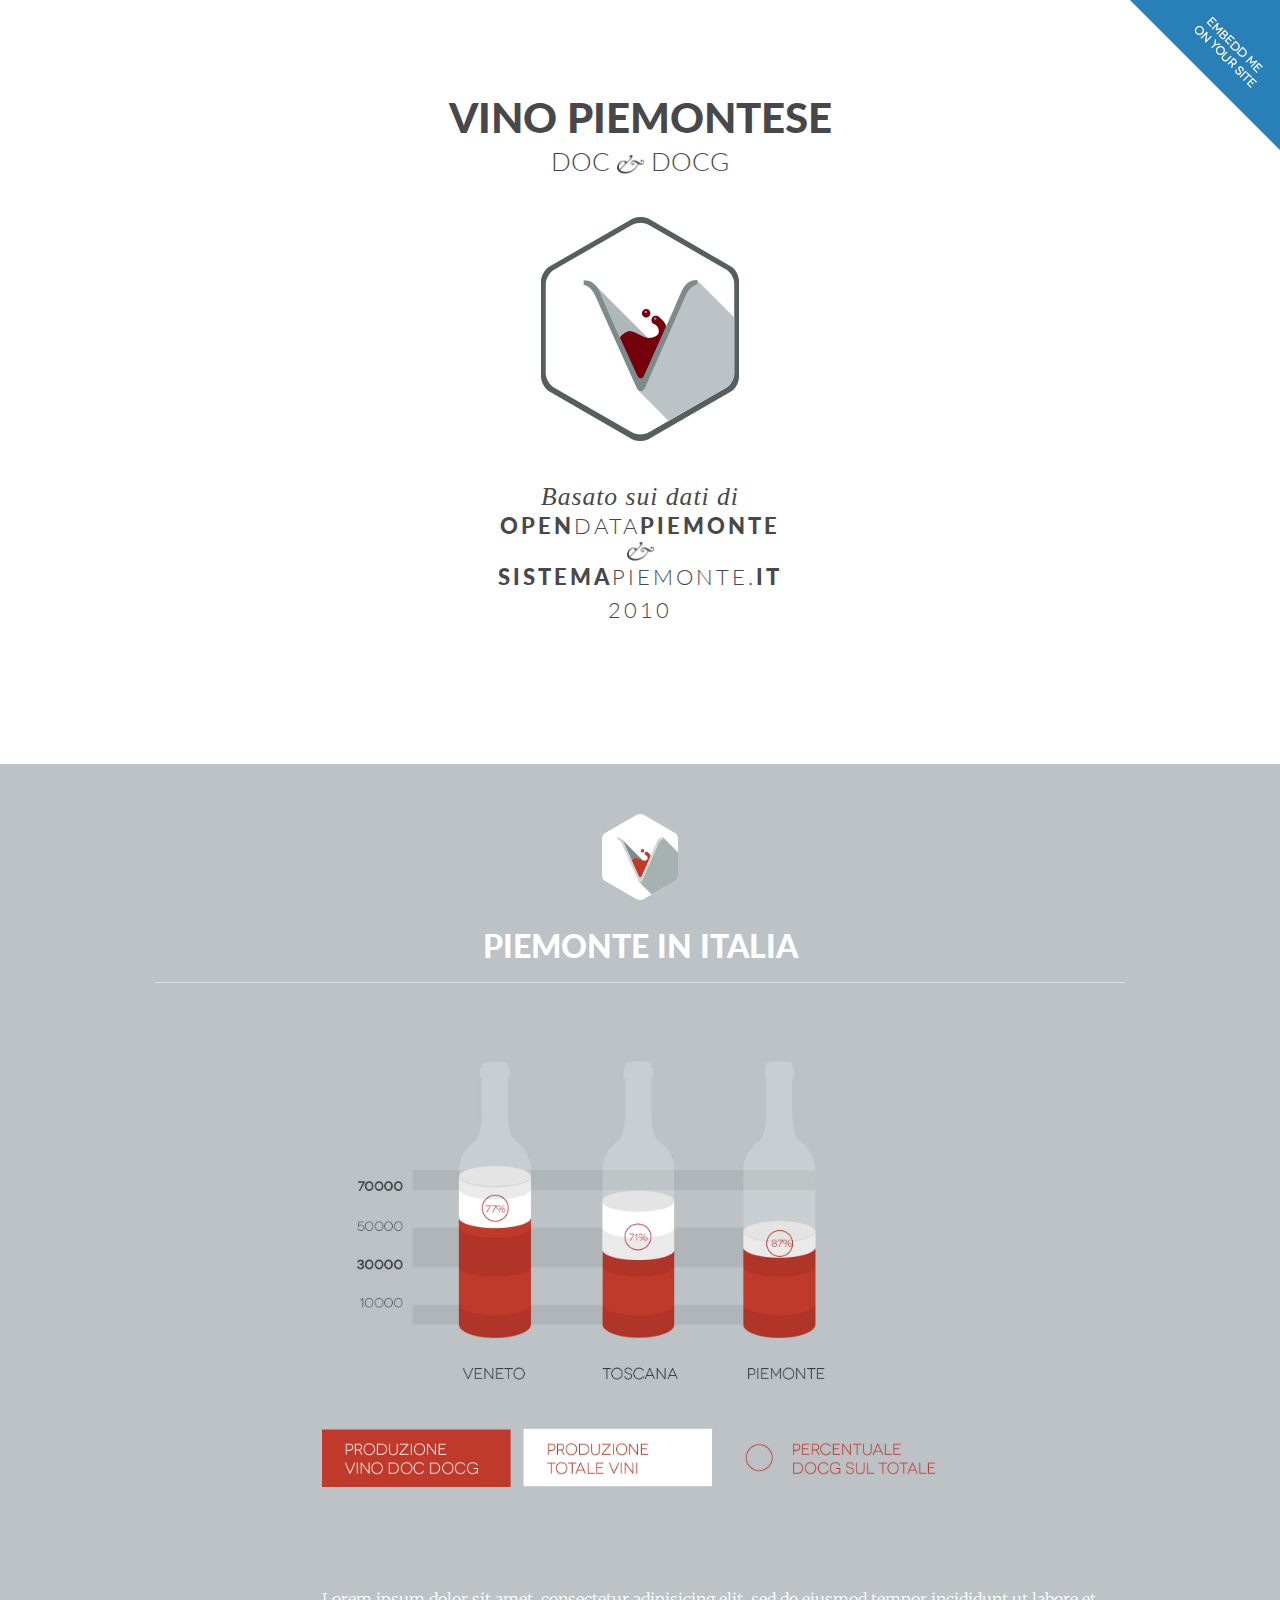
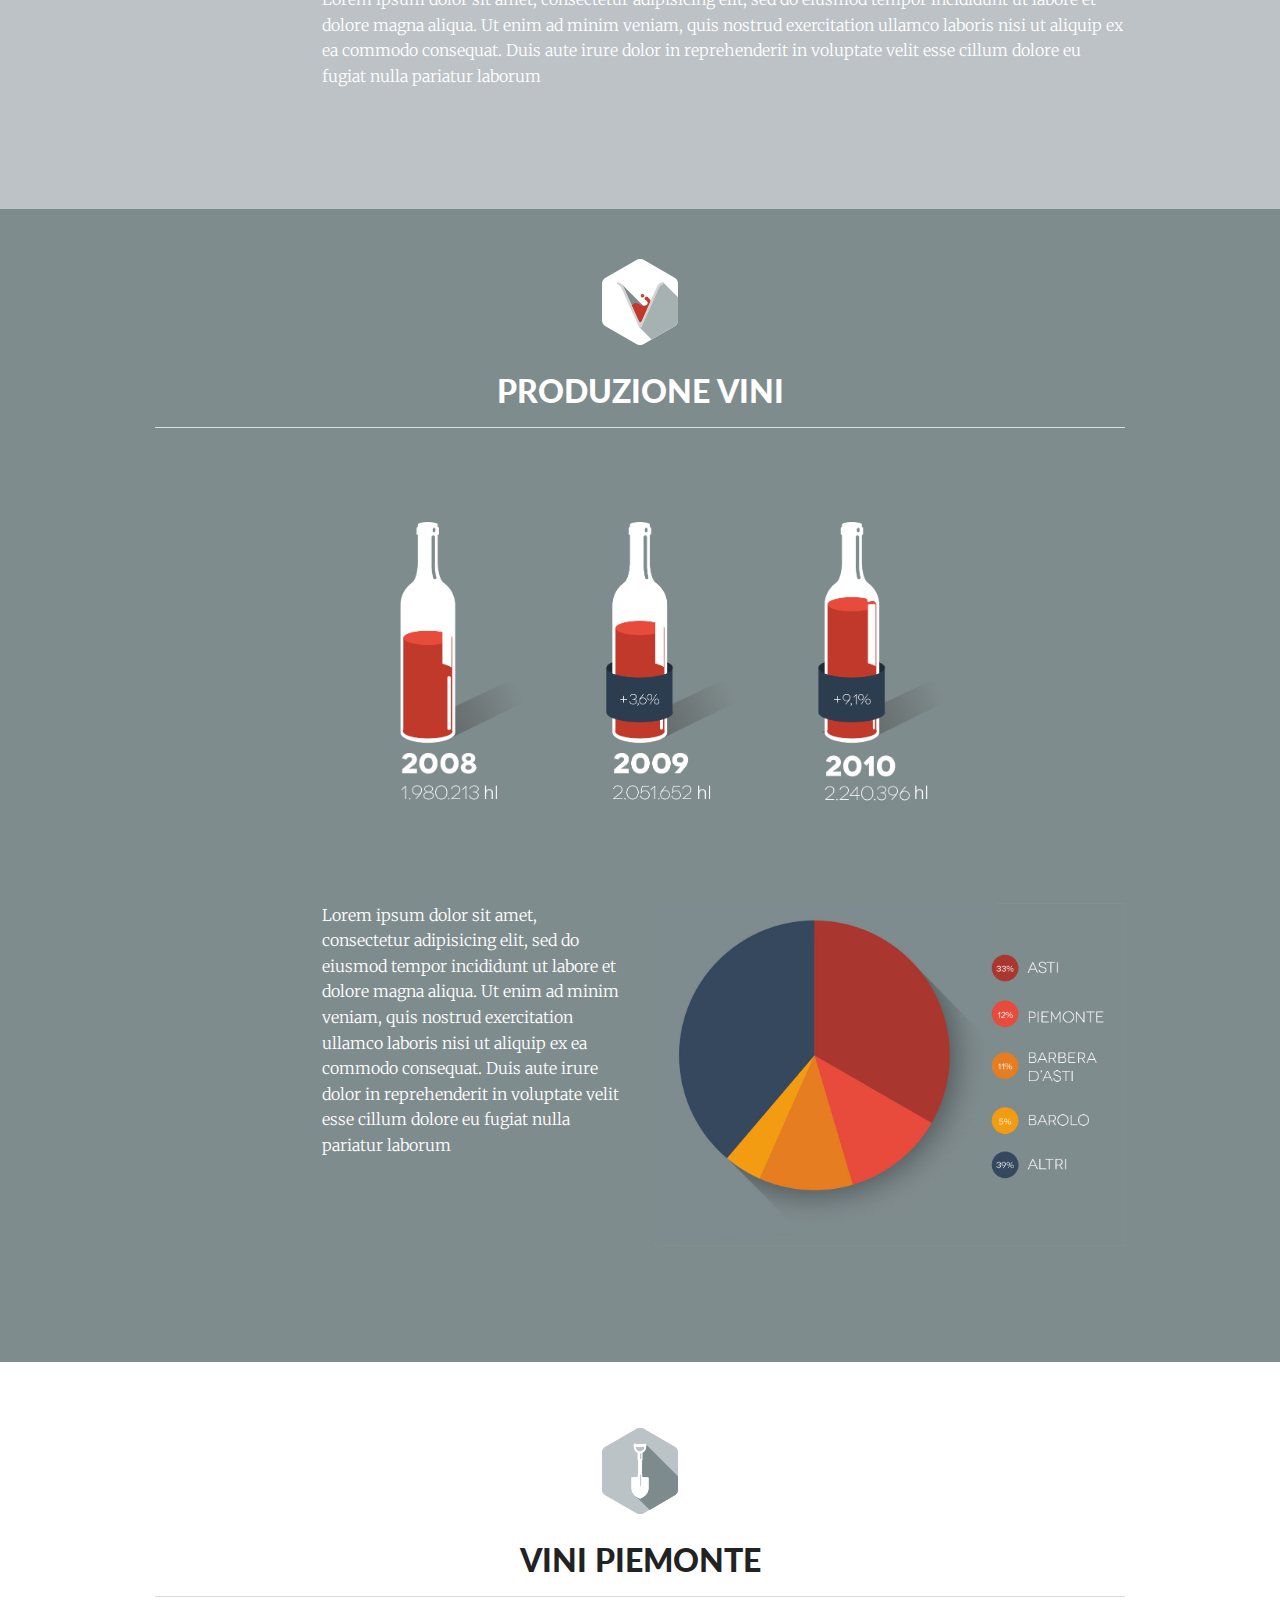
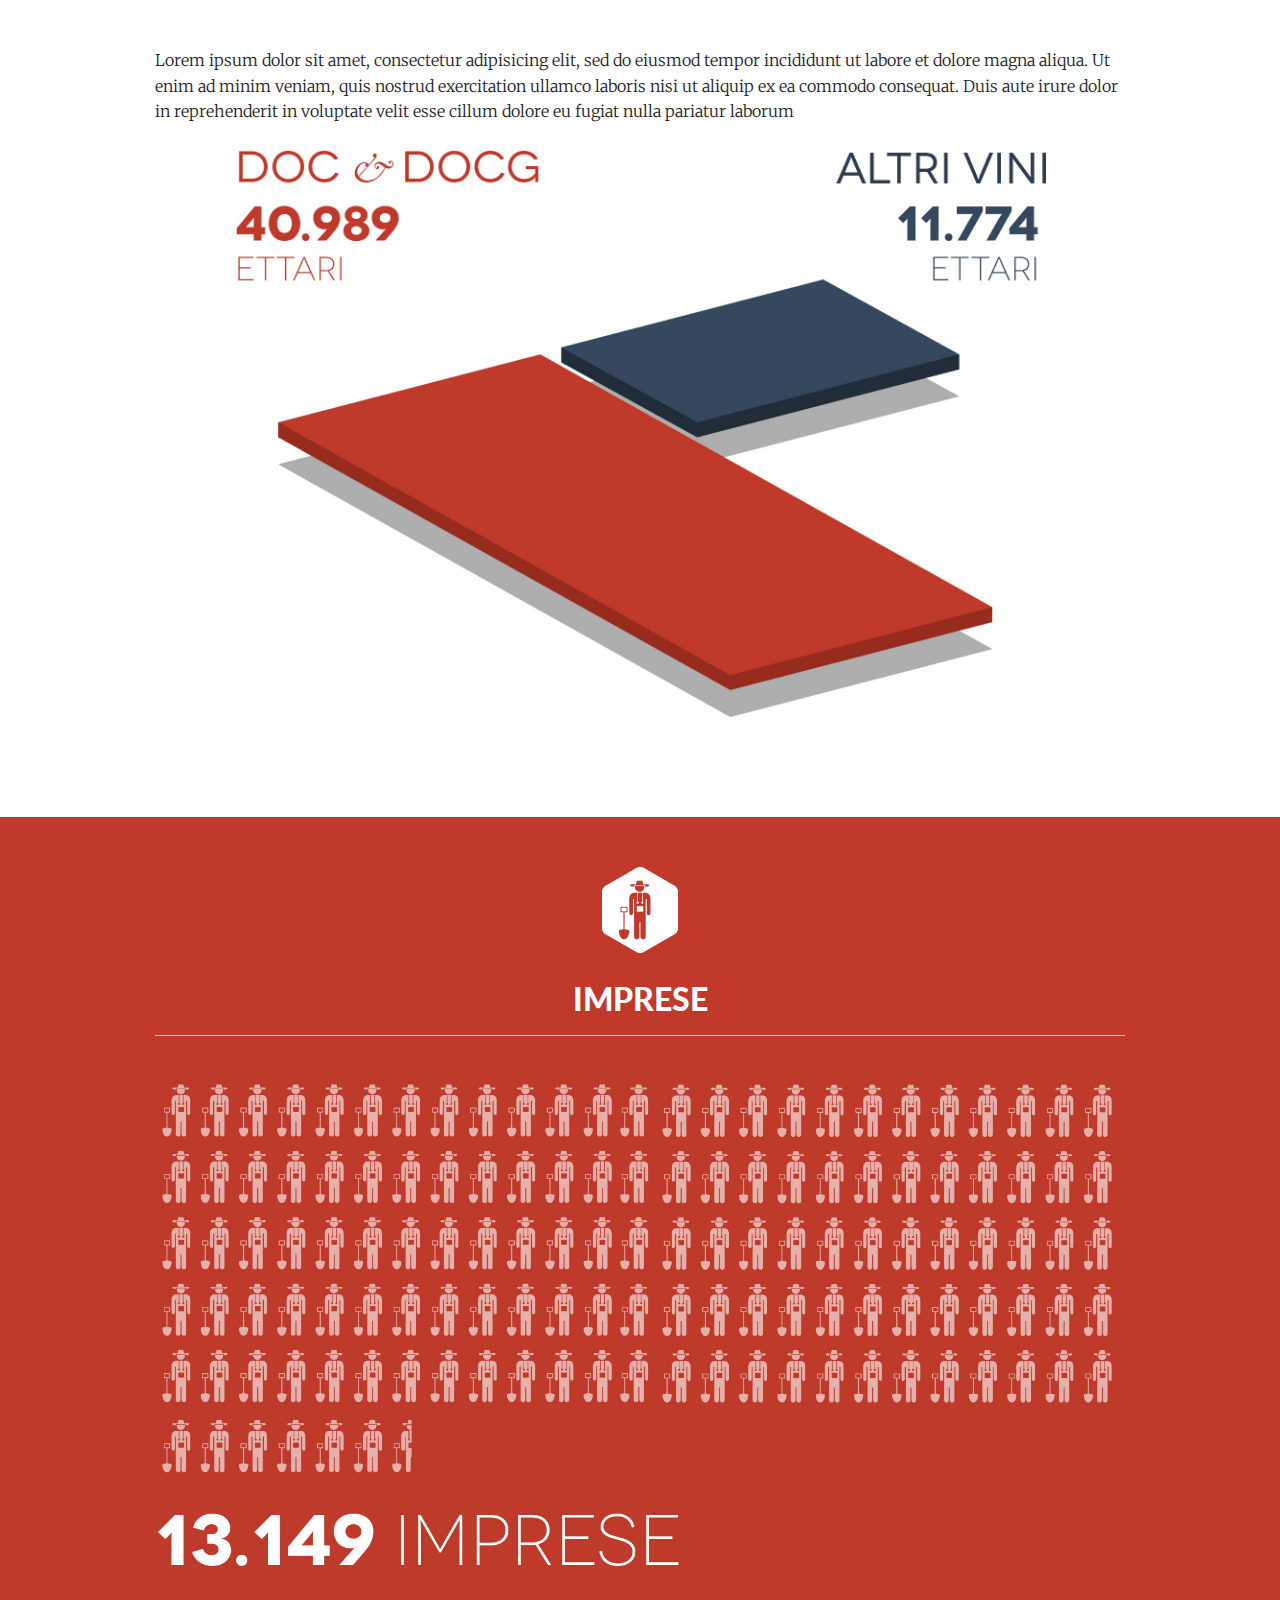
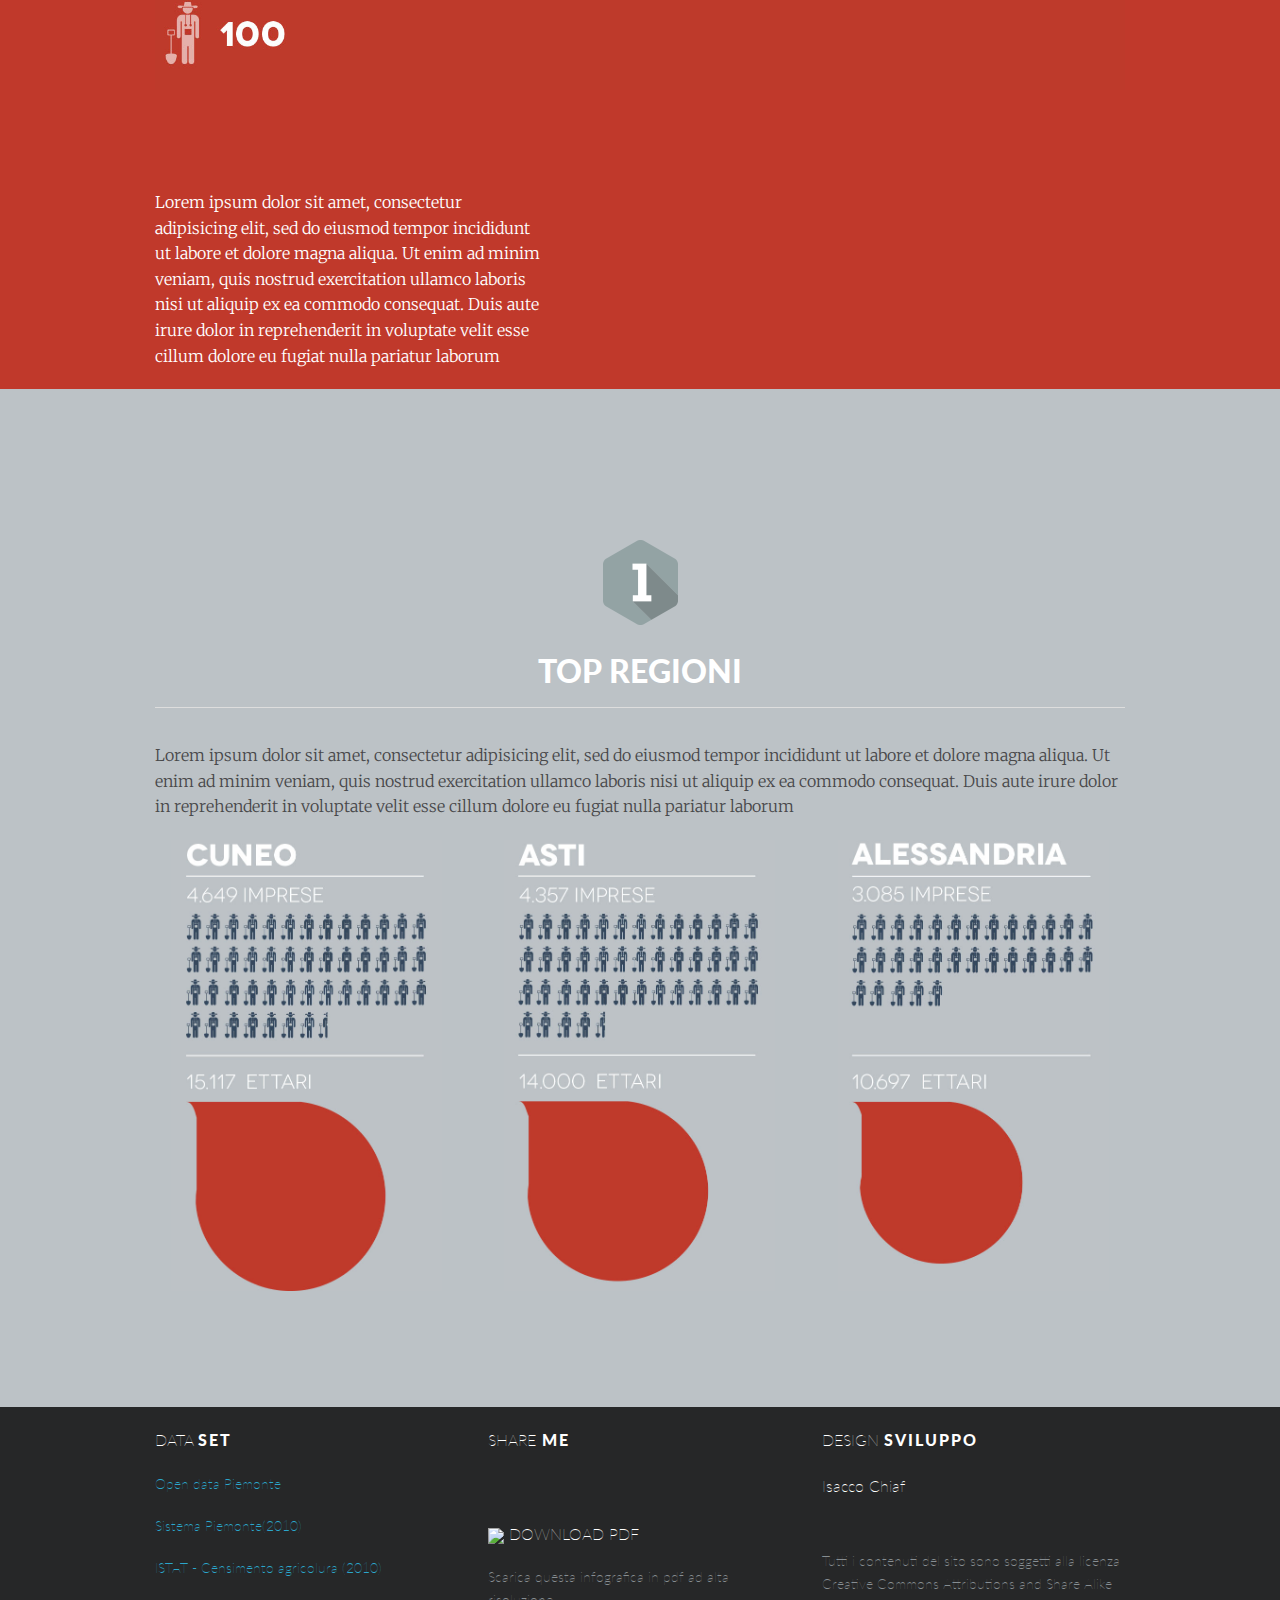
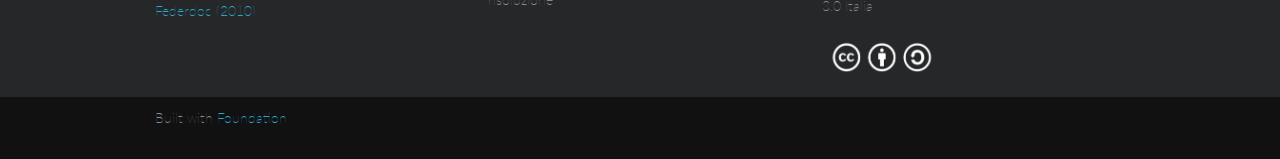
==== index.html @ 88b092a5 "Def" ====
<!doctype html>
<html class="no-js" lang="en">
  <head>
    <meta charset="utf-8" />
    <meta name="viewport" content="width=device-width, initial-scale=1.0" />
    <title>Piemonte Vino</title>
    <link rel="stylesheet" href="css/media-query.css">
    <link rel="stylesheet" href="css/foundation.css" />
    <link rel="stylesheet" href="css/style.css" />
      
    <link href='http://fonts.googleapis.com/css?family=Lato:300,400,900' rel='stylesheet' type='text/css'>
    <link href='http://fonts.googleapis.com/css?family=Gentium+Book+Basic:400,400italic' rel='stylesheet' type='text/css'>
    <link href='http://fonts.googleapis.com/css?family=Merriweather:400,300' rel='stylesheet' type='text/css'>
    <link rel="stylesheet" href="css/font-awesome.min.css">





  </head>
  <body>
      
      <div id="fb-root"></div>
<script>(function(d, s, id) {
  var js, fjs = d.getElementsByTagName(s)[0];
  if (d.getElementById(id)) return;
  js = d.createElement(s); js.id = id;
  js.src = "//connect.facebook.net/en_US/all.js#xfbml=1";
  fjs.parentNode.insertBefore(js, fjs);
}(document, 'script', 'facebook-jssdk'));</script>
      


    
  
      
  <a href="#" data-reveal-id="firstModal" class="bottone show-for-medium-up"onclick="return false;"><img src="img/ribbon.png"  
     style="position: fixed;top:0;right:0;border:none; z-index:1"></a>
      
      <div id="firstModal" class="reveal-modal" data-reveal>
  <h2>Copia e incolla il codice <br /> <small>Scegli la larghezza che preferisci</small></h2>
          <hr>
          
  <p>400px</p>
  
        <div class="panel">
  &lt;iframe src="http://www.isaccochiaf.me/docg/" width="400" height="650" frameborder="0" style="border:0"&gt; &lt;/iframe&gt;
            &lt;a href="http://www.isaccochiaf.me/docg" target="_blank"&gt; Visit original &lt;/a&gt;
</div>
          <p>600px</p>
  
        <div class="panel">
  &lt;iframe src="http://www.isaccochiaf.me/docg/" width="600" height="750" frameborder="0" style="border:0"&gt; &lt;/iframe&gt;
            &lt;a href="http://www.isaccochiaf.me/docg" target="_blank"&gt; Visit original &lt;/a&gt;
</div>
          <p>900px</p>
  
        <div class="panel">
  &lt;iframe src="http://www.isaccochiaf.me/docg/" width="900" height="550" frameborder="0" style="border:0"&gt; &lt;/iframe&gt;
            &lt;a href="http://www.isaccochiaf.me/docg" target="_blank"&gt; Visit original &lt;/a&gt;
</div>
          
  <a class="close-reveal-modal">&#215;</a>
</div>
      <div class="reveal-modal-bg" style="display: none"></div>

      
  <!-- End Header and Nav -->
 <div class="header">
 
 	<div class="row alabaster">
 		
    	<div class="large-12 columns">
        
      <div class="titolo">VINO PIEMONTESE</div>
      <div class="sub-titolo">DOC <img src="img/and.png" width="27px" height="19px"> DOCG</div>
    	</div>
  	</div>
</div>

 <div class="header" >
 
 	<div class="row">
	  <div class="large-12 columns logo">

	  </div>
    	</div>
  	</div>


<div class="header">
 
 	<div class="row alabaster">
 		
    	<div class="large-12 columns band">
      <div class="intestazione">Basato sui dati di</div>
      <div class="sub-intestazione"><strong>OPEN</strong>DATA<strong>PIEMONTE</strong></div>
            <center><img src="img/and.png" width="27px" height="19px"></center>
            <div class="sub-intestazione"><strong>SISTEMA</strong>PIEMONTE.<strong>IT</strong></div>
            <div class="sub-intestazione">2010</div>
    	</div>
  	</div>
</div>
      
      
      
      <div class="header lightgray" > 
       
   <div class="row">
    <div class="medium-12 columns centred ">
        <div class="icon-light"></div>
     <div class="titolo-02 white">PIEMONTE IN ITALIA</div>
        <hr>
        </div>
    </div>
       
       <!-- Blank Space -->
  <div class="row">
   <br /> <br /> 
  </div>
    <!-- Blank Space -->
    
          </div>
  <div class="header lightgray" >
  	<div class="row">
       <div class="medium-2 columns"><br /></div>
    	<div class="medium-8 columns show-for-medium-up"><img src="img/bar_italy.jpg" width="776px" height="552px"></div>
        <div class="small-12 columns show-for-small-only">
        <center>
        <img class="show-for-portrait" src="img/bar_italy_phone.jpg" width="776px" height="552px">
             <img class="show-for-landscape" src="img/bar_italy.jpg" width="776px" height="552px">
          </center>  
        </div>
        
        
        
    </div>
      
      <div class="row" style="padding:100px 0 100px 0">
          <div class="medium-2 columns"><br /></div>
        
         <div class="large-10 columns">
         
             <p class="testo white">Lorem ipsum dolor sit amet, consectetur adipisicing elit, sed do eiusmod tempor incididunt ut labore et dolore magna aliqua. Ut enim ad minim veniam, quis nostrud exercitation ullamco laboris nisi ut aliquip ex ea commodo consequat. Duis aute irure dolor in reprehenderit in voluptate velit esse cillum dolore eu fugiat nulla pariatur laborum</p>
            
        </div>
       
          
    
        
        
    </div>
      
  </div>
      

   <!-- Blank Space -->
    
    
      <div class="header darkgray" > 
       
   <div class="row">
    <div class="medium-12 columns centred ">
        <div class="icon-light"></div>
     <div class="titolo-02 white">PRODUZIONE VINI</div>
        <hr>
        </div>
    </div>
       
       <!-- Blank Space -->
  <div class="row">
   <br /> <br /> 
  </div>
    <!-- Blank Space -->
    
          </div>
  <div class="header darkgray" >
  	<div class="row">
       <div class="medium-2 columns"><br /></div>
    	<div class="medium-8 columns show-for-medium-up"><img src="img/bottle.png" width="782px" height="397px"></div>
        <div class="small-12 columns show-for-small-only"><img src="img/bottle-vertical.jpg" width="523px" height="806px"></div>
        
        
        
    </div>
      
      <div class="row" style="padding:100px 0 100px 0">
          <div class="medium-2 columns"><br /></div>
        
         <div class="large-4 columns">
         
             <p class="testo white">Lorem ipsum dolor sit amet, consectetur adipisicing elit, sed do eiusmod tempor incididunt ut labore et dolore magna aliqua. Ut enim ad minim veniam, quis nostrud exercitation ullamco laboris nisi ut aliquip ex ea commodo consequat. Duis aute irure dolor in reprehenderit in voluptate velit esse cillum dolore eu fugiat nulla pariatur laborum</p>
            
        </div>
        <center>
        <div class="large-6 columns show-for-medium-up">
          
            <img src="img/chart-medium-up.jpg" width="614px" height="449px"> 
           
        </div> </center>
          
           <div class="medium-12 columns show-for-small-only">
          
            <div class="show-for-landscape"> <img src="img/chart-small-land.jpg" width="614px" height="320px"> 
             </div>
               
            <div class="show-for-portrait"> <img src="img/chart-small-por.jpg" width="320px" height="477px">
            </div>
          </div>
    	
        <div class="medium-2 columns"><br /></div>
        
        
    </div>
      
  </div>
 
 
  <!-- Second Band  -->
  
    <!-- Blank Space -->
  <div class="row">
   <br /> 
  </div>
    <!-- Blank Space -->
 
   <div class="header" > 
       
   <div class="row">
    <div class="medium-12 columns centred ">
        <div class="icon"></div>
     <div class="titolo-02">VINI PIEMONTE</div>
        <hr>
        </div>
    </div>
       
       <!-- Blank Space -->
  <div class="row">
   <br /> <br /> 
  </div>
    <!-- Blank Space -->
       
       <div class="row">
    <div class="medium-12 columns ">
  
     <p class="testo">Lorem ipsum dolor sit amet, consectetur adipisicing elit, sed do eiusmod tempor incididunt ut labore et dolore magna aliqua. Ut enim ad minim veniam, quis nostrud exercitation ullamco laboris nisi ut aliquip ex ea commodo consequat. Duis aute irure dolor in reprehenderit in voluptate velit esse cillum dolore eu fugiat nulla pariatur laborum</p>
    </div>
    <div class="medium-12 columns show-for-medium-up" > 
        <center>
    <img src="img/bicolor.jpg" width="811px" height="572px" style="margin:0">
        </center>
    </div>
         <div class="medium-12 columns show-for-small-only" > 
        <center>
    <img src="img/bicolor-phone.jpg" width="398px" height="424px" style="margin:0">
        </center>
    </div>
    </div>
</div>
 
 
 
  
  <div class="header red" style="margin-top:100px"> 
       
   <div class="row">
    <div class="medium-12 columns centred ">
        <div class="icon-farm"></div>
     <div class="titolo-02 white">IMPRESE</div>
        <hr>
        </div>
    </div>
       
       <!-- Blank Space -->
  <div class="row">
   <br /> 
  </div>
    <!-- Blank Space -->
       
       <div class="row">
    <div class="medium-12 columns show-for-landscape"> 
            <center>
        <img src="img/isotype-landscape.jpg" width="970px" height="619px" style="margin:0">
            </center>  
    </div>
    <div class="medium-12 columns show-for-portrait" > 
        <center>
        <img src="img/isotype-portrait.jpg" width="970px" height="992px" style="margin:0">
        </center>
    </div>
 
    
     <div class="medium-5 columns" style="margin-top:100px;" > 
        <p class="testo white">Lorem ipsum dolor sit amet, consectetur adipisicing elit, sed do eiusmod tempor incididunt ut labore et dolore magna aliqua. Ut enim ad minim veniam, quis nostrud exercitation ullamco laboris nisi ut aliquip ex ea commodo consequat. Duis aute irure dolor in reprehenderit in voluptate velit esse cillum dolore eu fugiat nulla pariatur laborum</p>
    </div>
           <div class="medium-7 columns" style="margin-top:100px;" > 
        <br />
    </div>
           
           
    </div>
</div>
      
      
      
    <!-- TOP REGIONI -->  
      

      
 <div class="header lightgray" style="padding-top:100px"> 
       
   <div class="row">
    <div class="medium-12 columns centred ">
        <div class="icon-01"></div>
     <div class="titolo-02 white">TOP REGIONI</div>
        <hr>
        </div>
    </div>
       
       <!-- Blank Space -->
  <div class="row">
   <br /> 
  </div>
    <!-- Blank Space -->
     
    
       <div class="row">
           
            <div class="medium-12 columns alabaster" > 
        <p class="testo">Lorem ipsum dolor sit amet, consectetur adipisicing elit, sed do eiusmod tempor incididunt ut labore et dolore magna aliqua. Ut enim ad minim veniam, quis nostrud exercitation ullamco laboris nisi ut aliquip ex ea commodo consequat. Duis aute irure dolor in reprehenderit in voluptate velit esse cillum dolore eu fugiat nulla pariatur laborum</p>
    </div>
       <center>
    <div class="medium-4 columns"><img src="img/regione-cuneo.jpg" width="271px" height="452px" style="margin-bottom:100px"></div>
    <div class="medium-4 columns"><img src="img/regione-asti.jpg" width="271px" height="452px" style="margin-bottom:100px"></div>
    <div class="medium-4 columns"><img src="img/regione-alessandria.jpg" width="271px" height="452px" style="margin-bottom:100px"></div>
        </center>
 
    
    
           
    </div>
</div>
 
       <!-- Blank Space -->
  <div class="header lightgray">
   <br /> 
  </div>
    <!-- Blank Space -->

 
  <!-- Footer -->
<div class="header gray" > 
  <footer class="row">
    
      
      
        <div class="medium-4 columns white" style=" margin:20px 0;">
          <p class="footer-titolo">DATA <strong>SET</strong></p>
            <p class="footer-text"> <a href="http://www.dati.piemonte.it/" target="_blank">Open data Piemonte</a></p>
            <p class="footer-text"><a href="http://www.sistemapiemonte.it/fedwcapu/elenco.jsp" target="_blank">Sistema Piemonte(2010)</a></p>
            <p class="footer-text"><a href="http://dati-censimentoagricoltura.istat.it/" target="_blank">ISTAT - Censimento agricolura (2010)</a></p>
            <p class="footer-text"><a href="http://www.federdoc.com/" target="_blank">Federdoc (2010)</a></p>
        </div>
          
           <div class="medium-4 columns white" style="margin:20px 0;" >
               <p class="footer-titolo">SHARE<strong> ME</strong></p>
          
              <a id="ref_fb"  href="http://www.facebook.com/sharer.php?s=100&amp;p[title]=Piemonte DOC(G)&amp;p[summary]=Piemonte visualisation&amp;p[url]=http://www.isaccochiaf.me/docg/&amp;
p[images][0]=http://www.isaccochiaf.me/docg/img/chart-medium-up.jpg" onclick="javascript:window.open(this.href, '', 'menubar=no,toolbar=no,resizable=no,scrollbars=no,height=400,width=600'); return false;"><img src="https://cdn1.iconfinder.com/data/icons/leaf/256/facebook.png" width="30px" alt=""/></a>
               
               <a id="ref_tw" href="http://twitter.com/home?status=@IsaccoChiaf#Dataviz+http://www.isaccochiaf.me/docg/ #tah"  onclick="javascript:window.open(this.href, '', 'menubar=no,toolbar=no,resizable=no,scrollbars=no,height=400,width=600');return false;"><img src="https://cdn3.iconfinder.com/data/icons/leaf/128/twitter.png" width="30px" alt=""/></a>
          
               <a id="ref_gp" href="https://plus.google.com/share?url=http://www.isaccochiaf.me/docg/"
onclick="javascript:window.open(this.href, '', 'menubar=no,toolbar=no,resizable=no,scrollbars=no,height=400,width=600');return false"><img src="https://cdn3.iconfinder.com/data/icons/leaf/128/googleplus.png" width="30px" alt=""/></a>
               <br /><br /><br />
          <p class="footer-titolo" style="text-align:left;"><img src="http://graphicburger.com/wp-content/themes/gridly/images/img_new_14.png"/> DOWNLOAD PDF</p>
               <p class="footer-text">Scarica questa infografica in pdf ad alta risoluzione</p>
              


	

	

	

        
      </div>
     
      
      <div class="medium-4 columns white" style="margin:20px 0;" >
        <p class="footer-titolo">DESIGN <strong>SVILUPPO</strong></p>
          <p class="footer-titolo">Isacco Chiaf</p>
          <br /><br />
           <p class="footer-text">Tutti i contenuti del sito sono soggetti alla licenza Creative Commons Attributions and Share Alike 3.0 Italia</p>
          <img src="img/cc-by-sa.png" width="120px" alt=""/>
      </div>
          
    
  </footer>
    
    <div class="header" style="background-color:#111" > 
  <footer class="row">
      <div class="medium-12 columns white" style="margin:10px 0;">
          <p class="footer-text"> Built with <a href="http://foundation.zurb.com/" target="_blank">Foundation</a></p>
        </div>
      </footer>
        </div>
  
    
   <script src="js/vendor/jquery.js"></script>
  <script src="js/foundation/foundation.js"></script>
  <script src="js/foundation/foundation.reveal.js"></script>
    <script src="js/foundation/foundation.tab.js"></script>
 
  
   <script type="text/javascript">
  $(document).ready(function() {
    $(document).on("click",".bottone",function(){
      $("#firstModal").foundation('reveal', 'open');
    });
      $(document).on("click",".close-reveal-modal",function(){
      $("#firstModal").foundation('reveal', 'close');
    });
   
  });
</script>
    

   

    
    
     
  </body>
</html>
---- css/media-query.css ----
/*RetinaDisplay*/
@media(-webkit-min-device-pixel-ratio: 2) {
    div.logo {
        background-image:url(../img/logo-x2.png); background-size: 198px 229px 
		
    }
	div.icon {
        background-image:url(../img/icon-x2.png); background-size: 76px 86px 
		
    }
    
    div.icon-light {
        background-image:url(../img/icon-light-x2.png); background-size: 76px 86px 
		
    }
    
     div.icon-farm {
        background-image:url(../img/icon-farm.png); background-size: 76px 86px 
		
    }
    
     div.icon-01 {
        background-image:url(../img/icon-01-x2.png); background-size: 76px 86px 
		
    }
	
	
}

/* Smartphones (portrait) ----------- */
@media only screen 
and (max-width : 320px) {
    

}
	
 /*iPhone*/
@media only screen 
    and (min-width : 320px) 
    and (max-width : 480px) 
    {
		 .band{ height:150px;}
		div .titolo{ font-size:150%;}
		.graph-100{ height:600px}
		
		.titolo-02{ font-size:130%; font-family: 'Lato', sans-serif;}
		
		.titolo-04{ font-size:150%;}
		
	 
	
}
	 
/*Tablet*/
	@media only screen 
	and (min-device-width : 500px) 
	and (max-device-width : 1024px) {
		

	

}
---- css/style.css ----
::selection {
	background: #c0392b ; /* Safari */
    color:#FFF
	}
::-moz-selection {
	background: #c0392b ; /* Firefox */
     color:#FFF
}


.js div#preloader { position: fixed; left: 0; top: 0; z-index: 999; width: 100%; height: 100%; overflow: visible; background: #fff url('http://www.isaccochiaf.me/docg/img/loader.gif') no-repeat center center; }


  .darkergray{ background-color:#242424 } 
.lightgray{ background-color:#bcc2c6 } 

.alabaster {color:#48484a }
  .orange {color:#a8221b }
.red {background-color:#c0392b }
  .darkgray{ background-color:#7f8c8d;}
  .green{ background-color:#16a085;}
  .gray{ background-color:#262728;}
  .blu{ background-color:#2c3e50;}
   .light{ background-color:#ecf0f1;}
  .logo { background-image:url(../img/logo.png); background-position:center; background-repeat:no-repeat; height:270px;}
    .icon-farm { background-image:url(../img/icon-farm-1.png); height:86px; background-position:center; background-repeat:no-repeat; margin:50px 0px 30px 0px; }
  
  
  
/* Tipografia */
	.centred{ text-align:center}
	.band{ height:300px;}
	.white{ color:#FFF;}
	.titolo{ font-size:260%; font-family: 'Lato', sans-serif; text-align:center; font-weight:900; padding-top:10%}
	.intestazione{ font-size:160%; text-align:center; font-weight:400; padding-top:20px; font-family: 'Gentium Basic'; font-style:italic; letter-spacing:1px; }
	.sub-intestazione{ font-size:140%; font-family: 'Lato', sans-serif; text-align:center; font-weight:300; padding:5px 0; letter-spacing:3px;}
	.sub-intestazione strong{  font-weight:900;}

	.sub-titolo{font-size:160%; font-family: 'Lato', sans-serif; text-align:center; font-weight:300; padding:10px 0 20px 0;}
	.italic {font-family: 'Gentium Book Basic', serif; font-style:italic;}
    .testo {
    font-family: 'Merriweather', serif; font-weight:300;
}

	
	/*SECTION 02*/
	
	.titolo-02{ font-size:200%; font-family: 'Lato', sans-serif;  font-weight:900; text-align:center;}
	
	/*SECTION 03*/
		
	.titolo-03 { font-size:260%; font-family: 'Lato'; border-top:solid #666 thin; border-bottom:solid #666 thin; font-weight:600;
	padding:14px 0; }
	.icon { background-image:url(../img/icon.png); height:86px; background-position:center; background-repeat:no-repeat; margin:50px 0px 30px 0px; }

 
    .icon-light { background-image:url(../img/icon-light.png); background-position:center; background-repeat:no-repeat; height:86px; margin:50px 0px 30px 0px;}

    .icon-01 { background-image:url(../img/icon-01.png); background-position:center; background-repeat:no-repeat; height:86px; margin:50px 0px 30px 0px;}

	
	/*SECTION 03*/
	
	.titolo-04{ font-size:160%; font-family: 'Lato', sans-serif; text-align:left; font-weight:300; padding:30px 0 20px 0; letter-spacing:2px; line-height:1.3em; }

	
  
   
	
	
	
	/* Tipografia */
	
	.footer-text {font-family: 'Lato', sans-serif; font-weight:100; font-size:14px; color:#868d91}
.footer-titolo {font-family: 'Lato', sans-serif; font-weight:100;}
.footer-titolo strong {font-family: 'Lato', sans-serif; font-weight:900; letter-spacing:2px;}
	.white{ color:#FFF;}

	
	.italic {font-family: 'Gentium Book Basic', serif; font-style:italic;}
	.bold {font-weight:700; font-style:italic;}
	.head{ font-size:200%}
	.cit{ border-left:solid medium #c0392b; padding-left:8%	}
	.contenuto{ font-size:140%; letter-spacing:1px;}
	.ph{ font-family: 'Gentium Basic', serif; font-size:100%}
	.logo { background-image:url(../img/logo.png); background-position:center; background-repeat:no-repeat; height:270px;}
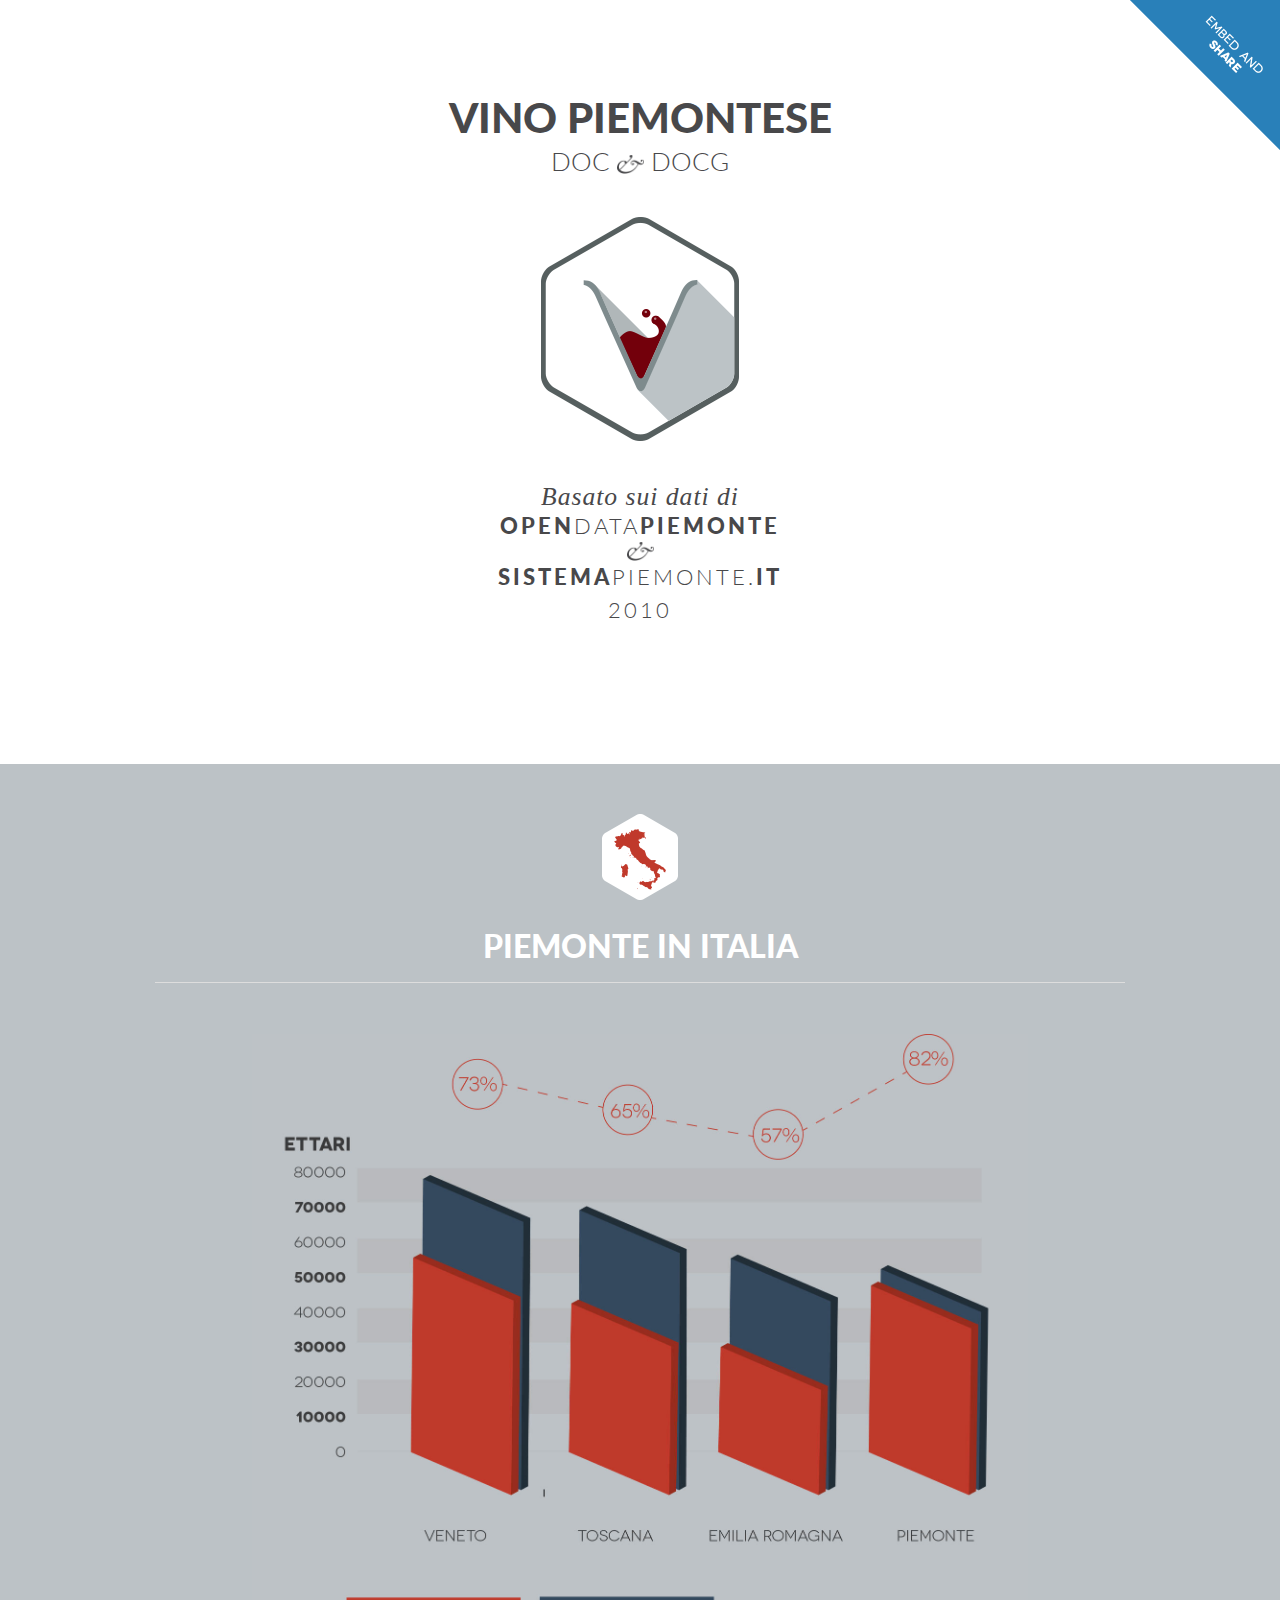
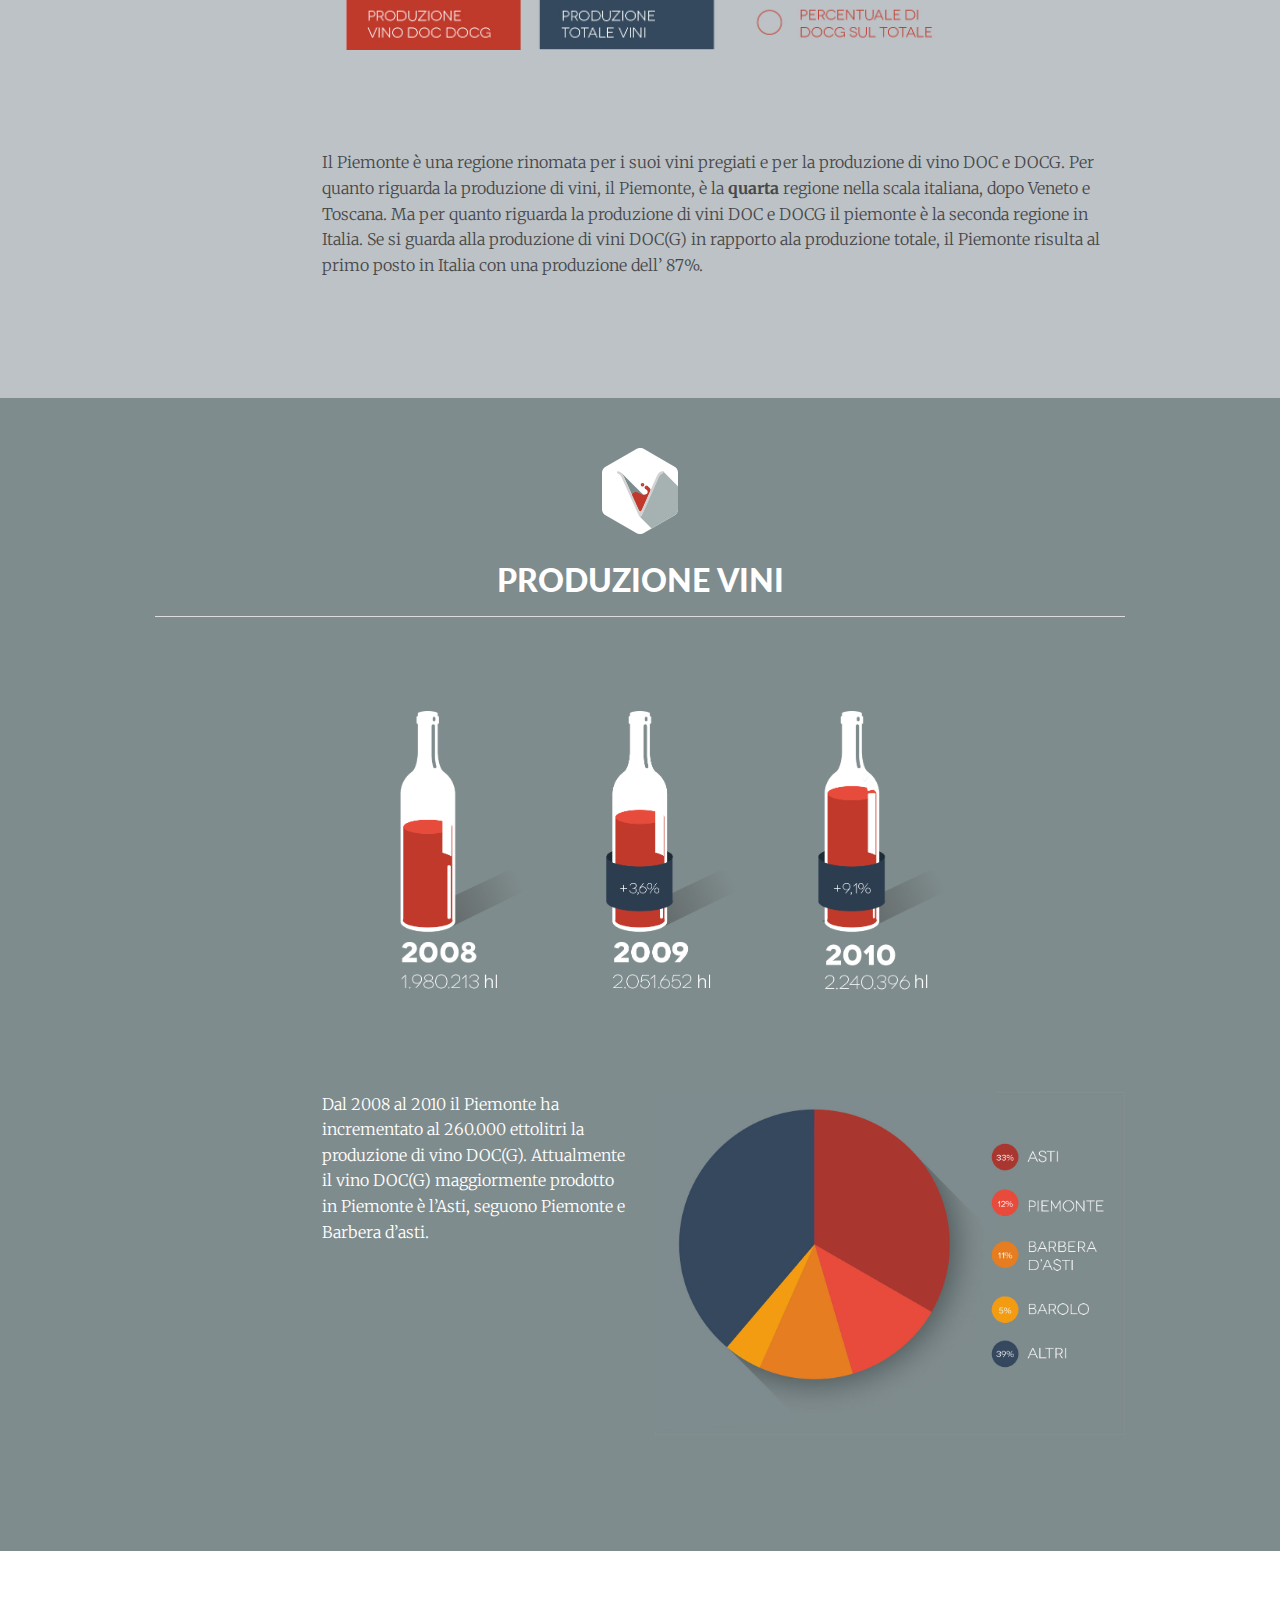
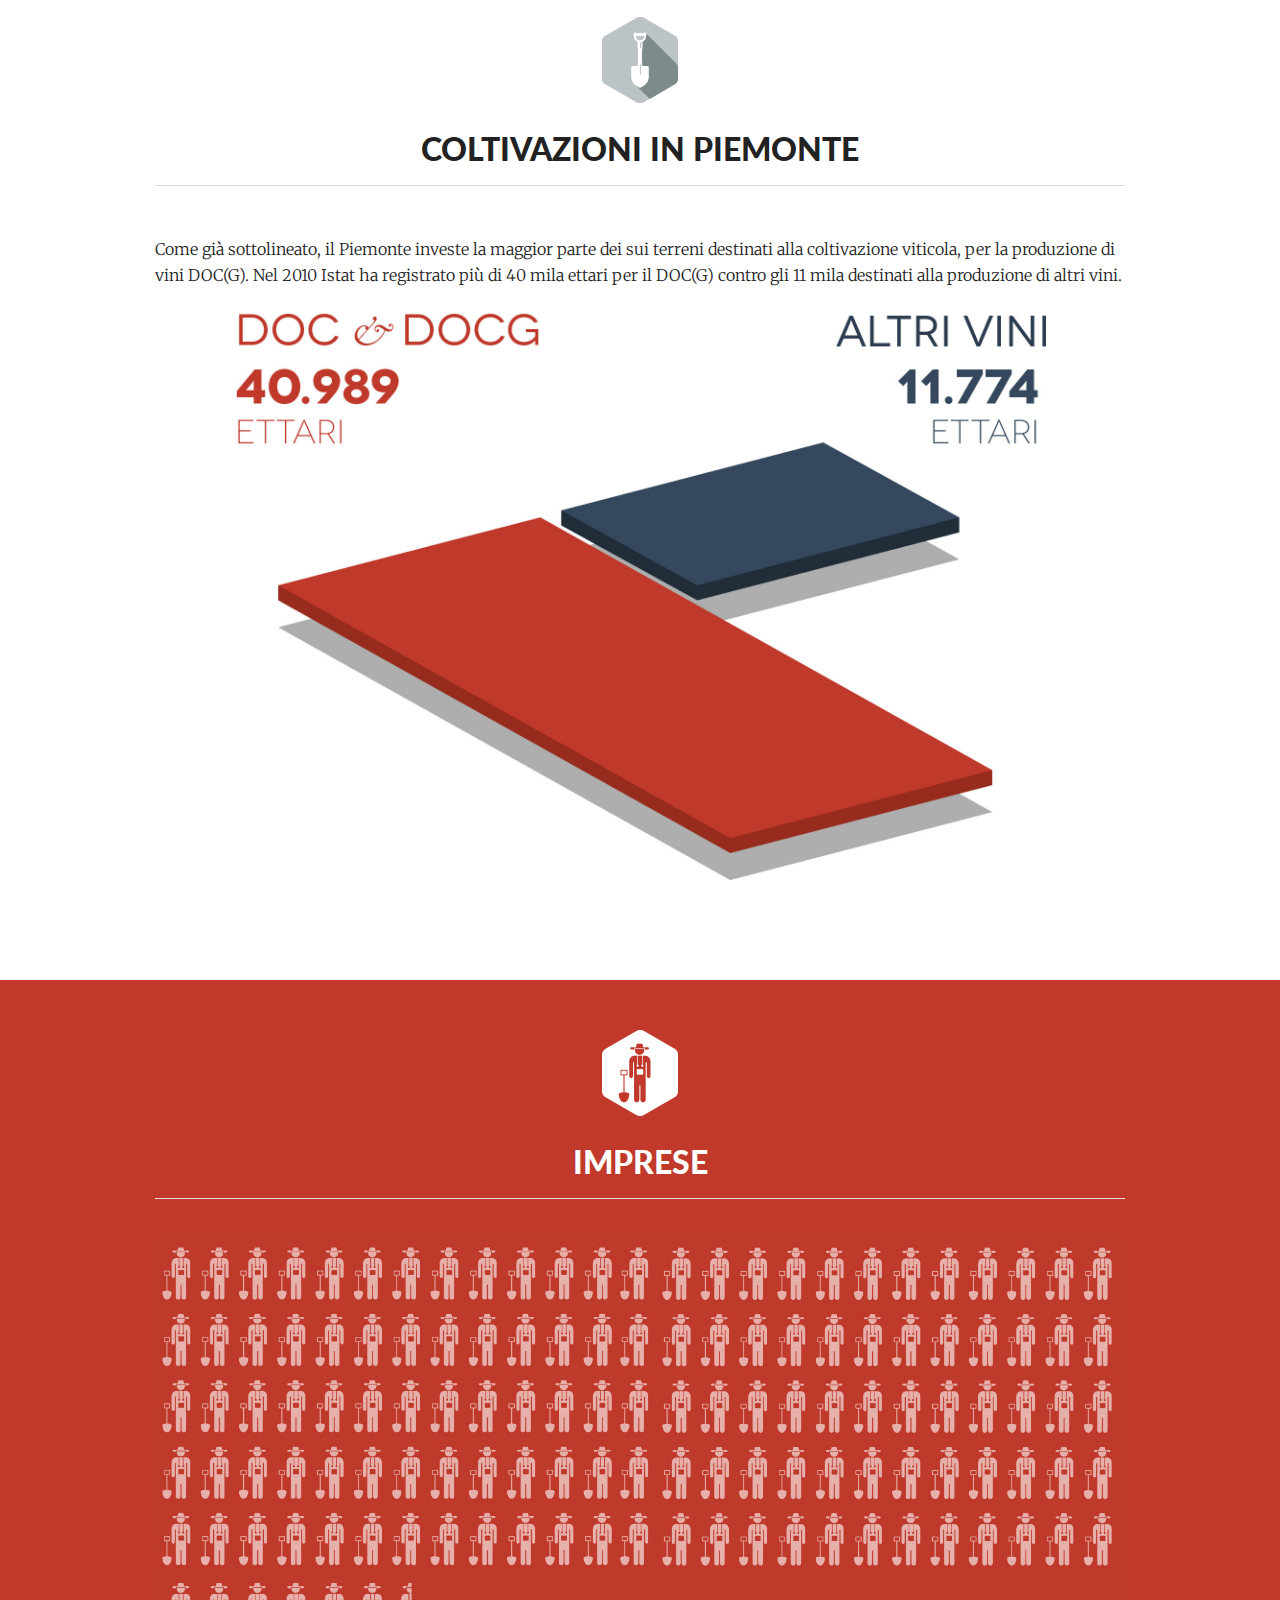
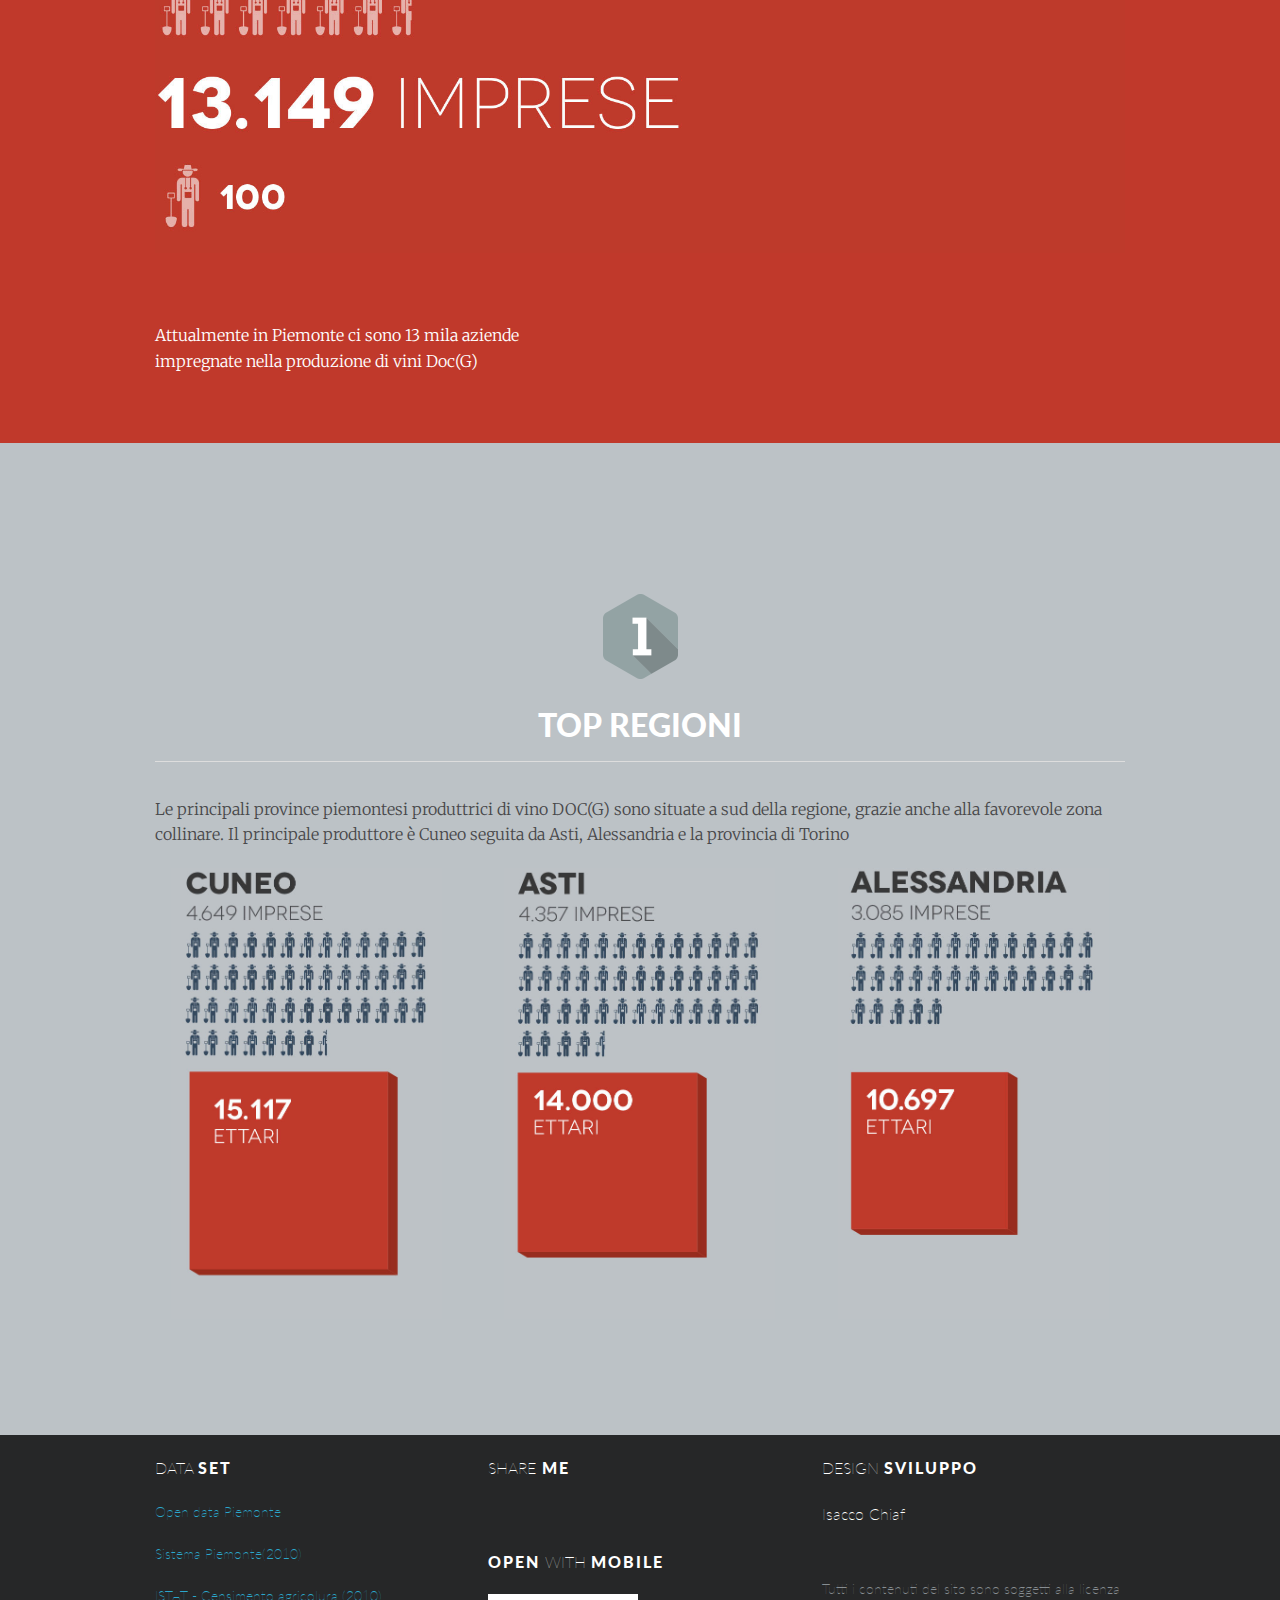
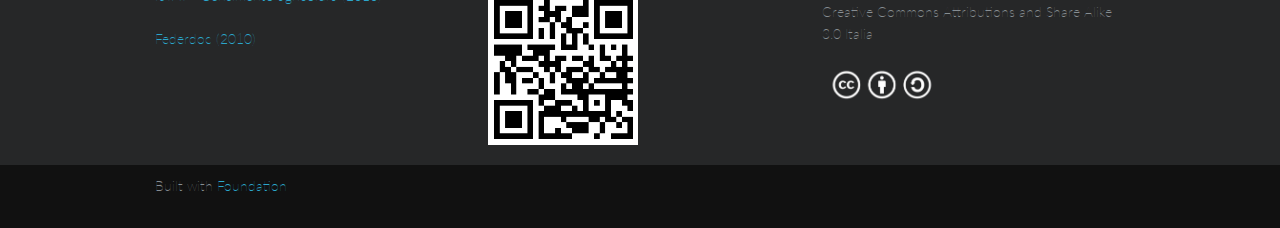
==== commit 2208b1b5: "definitivo" ====
--- a/index.html
+++ b/index.html
@@ -14,58 +14,141 @@
     <link rel="stylesheet" href="css/font-awesome.min.css">
 
 
-
+<script type="text/JavaScript">
+<!--
+function generate(){
+
+csscontentpart = ""
+iframeName = ""
+iframeURL  = ""
+iframeWidth = ""
+iframeHeight = ""
+iframeBorder = ""
+iframeScroll = ""
+
+
+if(document.ibars.iframeURL.value != "http://www.isaccochiaf.me/docg/"){csscontentpart += " " + "src=" + "http://www.isaccochiaf.me/docg/"}
+if(document.ibars.iframeWidth.value != ""){csscontentpart += " " + "width=" + document.ibars.iframeWidth.value}
+if(document.ibars.iframeHeight.value != ""){csscontentpart += " " + "height=" + document.ibars.iframeHeight.value}
+    if(document.ibars.iframeBorder.value != "0"){csscontentpart += " " + "frameborder=" + 0}
+
+
+
+if(iframeName != ""){"name=" + iframeName + " "}
+if(iframeURL != ""){"src=" + iframeURL + " "}
+if(iframeWidth != ""){"width=" + iframeWidth + " "}
+if(iframeHeight != ""){"height=" + iframeHeight + " "}
+if(iframeBorder != ""){"frameborder=" + iframeBorder + " "}
+if(iframeScroll != ""){"scrolling=" + iframeScroll + ""}
+
+cssstart = '<iframe'
+cssend =   ' style="border:0"' + '>'  + '</iframe>' + '<br />' + '<a href="http://www.isaccochiaf.me/docg" target="_blank" style="text-decoration:none"> Visita il sito<a/>'
+document.ibars.scrollcode.value = cssstart + csscontentpart + cssend
+}
+//--></script>
 
 
   </head>
   <body>
-      
-      <div id="fb-root"></div>
-<script>(function(d, s, id) {
-  var js, fjs = d.getElementsByTagName(s)[0];
-  if (d.getElementById(id)) return;
-  js = d.createElement(s); js.id = id;
-  js.src = "//connect.facebook.net/en_US/all.js#xfbml=1";
-  fjs.parentNode.insertBefore(js, fjs);
-}(document, 'script', 'facebook-jssdk'));</script>
-      
-
-
-    
-  
+    
+   <!--  POP UP FOR EMBEDD   -->
       
   <a href="#" data-reveal-id="firstModal" class="bottone show-for-medium-up"onclick="return false;"><img src="img/ribbon.png"  
      style="position: fixed;top:0;right:0;border:none; z-index:1"></a>
       
       <div id="firstModal" class="reveal-modal" data-reveal>
-  <h2>Copia e incolla il codice <br /> <small>Scegli la larghezza che preferisci</small></h2>
+           <div class="medium-12 columns">
+  <h2>Incorpora nel tuo Sito </h2>
+          <p>Grazie alla sua adattabilità puoi integrare questa infografica sul tuo sito in qualsiasi dimensione preservandone la leggibilità</p>
           <hr>
-          
-  <p>400px</p>
-  
-        <div class="panel">
-  &lt;iframe src="http://www.isaccochiaf.me/docg/" width="400" height="650" frameborder="0" style="border:0"&gt; &lt;/iframe&gt;
-            &lt;a href="http://www.isaccochiaf.me/docg" target="_blank"&gt; Visit original &lt;/a&gt;
-</div>
-          <p>600px</p>
-  
-        <div class="panel">
+           <div class="panel">
   &lt;iframe src="http://www.isaccochiaf.me/docg/" width="600" height="750" frameborder="0" style="border:0"&gt; &lt;/iframe&gt;
             &lt;a href="http://www.isaccochiaf.me/docg" target="_blank"&gt; Visit original &lt;/a&gt;
 </div>
-          <p>900px</p>
-  
-        <div class="panel">
-  &lt;iframe src="http://www.isaccochiaf.me/docg/" width="900" height="550" frameborder="0" style="border:0"&gt; &lt;/iframe&gt;
-            &lt;a href="http://www.isaccochiaf.me/docg" target="_blank"&gt; Visit original &lt;/a&gt;
-</div>
-          
+          
+           <h2><small>...oppure scegli le dimensioni che preferisci</small></h2>
+         
+          <form name="ibars">
+                <table style="display:none">
+                      <tr > 
+                        <td > 
+                          <p><b><font size="2">Initial URL:</font></b></p>
+                        </td>
+                        <td width="46%"> 
+                          <input class="hexfield" type="text" name="iframeURL" value="" size="10">
+                        </td>
+                      </tr>
+                    
+                    <tr bgcolor="#e0ffff"> 
+                        <td width="54%" align="right"> 
+                          <p><b><font class="NArial">Border:</font></b></p>
+                        </td>
+                        <td width="46%"> 
+                          <select class="hexfield" name="iframeBorder">
+                            <option> </option>
+                            <option value="1">yes</option>
+                            <option value="0">no</option>
+                          </select>
+                        </td>
+                      </tr>
+                      </table>
+                      
+                       
+                        <div class="medium-3 columns">
+                        
+                            <label>Width</label>
+                          <input class="hexfield" type="text" name="iframeWidth" value="" size="10" placeholder="esempio 200">
+                        </div>
+                        
+                          <div class="medium-3 columns">
+                        
+                       <label>Height</label>
+                          <input class="hexfield" type="text" name="iframeHeight" value="" size="10" placeholder="esempio 200"></div>
+                         <div class="large-12 columns">
+                            <input type="button" value="Genera codice" class="button" onClick="generate()" name="button">
+                          </div>
+                      <div class="large-12 columns">
+                            <label>Il codice da inserire</label>
+                    
+                        <textarea rows="8" name="scrollcode" cols="46"></textarea>
+                      
+                    </div>    
+        </form>
+               </div>
+          <div class="medium-12 columns " >
+          
+              <h4>Condividi</h4>
+              <a style="color:#FFF" id="ref_fb"  href="http://www.facebook.com/sharer.php?s=100&amp;p[title]=Piemonte DOC(G)&amp;p[summary]=Infografica responsive integrabile realizzata per il Piemonte Visual Contest&amp;p[url]=http://www.isaccochiaf.me/docg/&amp;
+p[images][0]=http://www.isaccochiaf.me/docg/img/chart-medium-up.jpg" onclick="javascript:window.open(this.href, '', 'menubar=no,toolbar=no,resizable=no,scrollbars=no,height=400,width=600'); return false;">
+              <div class="button"> <i class="fa fa-facebook"></i> Facebook </div></a>
+          
+              
+              <a id="ref_tw" href="http://twitter.com/home?status=@IsaccoChiaf Infografica responsive integrabile http://www.isaccochiaf.me/docg/ realizzata per il %23piemonteviz"  onclick="javascript:window.open(this.href, '', 'menubar=no,toolbar=no,resizable=no,scrollbars=no,height=400,width=600');return false;">
+              <div class="button"> <i class="fa fa-twitter"></i> Twitter </div></a>
+             
+              <a id="ref_gp" href="https://plus.google.com/share?url=http://www.isaccochiaf.me/docg/"
+onclick="javascript:window.open(this.href, '', 'menubar=no,toolbar=no,resizable=no,scrollbars=no,height=400,width=600');return false">
+              <div class="button alert"> <i class="fa fa-google-plus"></i> Google + </div></a>
+              </div>
+              
+          
+          
+<br />      
   <a class="close-reveal-modal">&#215;</a>
-</div>
-      <div class="reveal-modal-bg" style="display: none"></div>
-
-      
-  <!-- End Header and Nav -->
+          
+          
+          
+            
+</div>
+      
+       <!-- END ---- POP UP FOR EMBEDD   -->
+      
+      
+      
+      <!-- SNippet 01 -->
+          
+<div class="reveal-modal-bg" style="display: none"></div>
+
  <div class="header">
  
  	<div class="row alabaster">
@@ -102,13 +185,13 @@
   	</div>
 </div>
       
-      
+    <!-- snipper 02   -->   
       
       <div class="header lightgray" > 
        
    <div class="row">
     <div class="medium-12 columns centred ">
-        <div class="icon-light"></div>
+        <div class="icon-italy"></div>
      <div class="titolo-02 white">PIEMONTE IN ITALIA</div>
         <hr>
         </div>
@@ -123,8 +206,8 @@
           </div>
   <div class="header lightgray" >
   	<div class="row">
-       <div class="medium-2 columns"><br /></div>
-    	<div class="medium-8 columns show-for-medium-up"><img src="img/bar_italy.jpg" width="776px" height="552px"></div>
+    
+    	<div class="large-12 columns show-for-medium-up"><center><img src="img/bar_italy.jpg" width="776px" height="612px"></center></div>
         <div class="small-12 columns show-for-small-only">
         <center>
         <img class="show-for-portrait" src="img/bar_italy_phone.jpg" width="776px" height="552px">
@@ -141,7 +224,8 @@
         
          <div class="large-10 columns">
          
-             <p class="testo white">Lorem ipsum dolor sit amet, consectetur adipisicing elit, sed do eiusmod tempor incididunt ut labore et dolore magna aliqua. Ut enim ad minim veniam, quis nostrud exercitation ullamco laboris nisi ut aliquip ex ea commodo consequat. Duis aute irure dolor in reprehenderit in voluptate velit esse cillum dolore eu fugiat nulla pariatur laborum</p>
+             <p class="testo alabaster">Il Piemonte è una regione rinomata per i suoi vini pregiati e per la produzione di vino DOC e DOCG.
+Per quanto riguarda la produzione di vini, il Piemonte, è la <strong>quarta</strong> regione nella scala italiana, dopo Veneto e Toscana. Ma per quanto riguarda la produzione di vini DOC e DOCG il piemonte è la seconda regione in Italia. Se si guarda alla produzione di vini DOC(G) in rapporto ala produzione totale, il Piemonte risulta al primo posto in Italia con una produzione dell’ 87%.</p>
             
         </div>
        
@@ -154,7 +238,7 @@
   </div>
       
 
-   <!-- Blank Space -->
+ <!-- snipper 03   -->  
     
     
       <div class="header darkgray" > 
@@ -176,9 +260,14 @@
           </div>
   <div class="header darkgray" >
   	<div class="row">
-       <div class="medium-2 columns"><br /></div>
-    	<div class="medium-8 columns show-for-medium-up"><img src="img/bottle.png" width="782px" height="397px"></div>
-        <div class="small-12 columns show-for-small-only"><img src="img/bottle-vertical.jpg" width="523px" height="806px"></div>
+       <div class="large-2 columns"><br /></div>
+    	<div class="large-8 columns show-for-medium-up"><center><img src="img/bottle.png" width="782px" height="397px"></center></div>
+        <div class="small-12 columns show-for-small-only">
+            <center>
+            <img src="img/bottle.png" class="show-for-landscape" width="782px" height="397px">
+            <img src="img/bottle-vertical.jpg" class="show-for-portrait" width="523px" height="806px">
+                </center>
+        </div>
         
         
         
@@ -189,7 +278,8 @@
         
          <div class="large-4 columns">
          
-             <p class="testo white">Lorem ipsum dolor sit amet, consectetur adipisicing elit, sed do eiusmod tempor incididunt ut labore et dolore magna aliqua. Ut enim ad minim veniam, quis nostrud exercitation ullamco laboris nisi ut aliquip ex ea commodo consequat. Duis aute irure dolor in reprehenderit in voluptate velit esse cillum dolore eu fugiat nulla pariatur laborum</p>
+             <p class="testo white">Dal 2008 al 2010 il Piemonte ha incrementato al 260.000 ettolitri la produzione di vino DOC(G).
+Attualmente il vino DOC(G) maggiormente prodotto in Piemonte è l’Asti, seguono Piemonte e Barbera d’asti. </p>
             
         </div>
         <center>
@@ -216,20 +306,23 @@
   </div>
  
  
-  <!-- Second Band  -->
+ 
   
     <!-- Blank Space -->
   <div class="row">
    <br /> 
   </div>
     <!-- Blank Space -->
+      
+      
+       <!-- snipper 04   --> 
  
    <div class="header" > 
        
    <div class="row">
     <div class="medium-12 columns centred ">
         <div class="icon"></div>
-     <div class="titolo-02">VINI PIEMONTE</div>
+     <div class="titolo-02">COLTIVAZIONI IN PIEMONTE</div>
         <hr>
         </div>
     </div>
@@ -243,7 +336,7 @@
        <div class="row">
     <div class="medium-12 columns ">
   
-     <p class="testo">Lorem ipsum dolor sit amet, consectetur adipisicing elit, sed do eiusmod tempor incididunt ut labore et dolore magna aliqua. Ut enim ad minim veniam, quis nostrud exercitation ullamco laboris nisi ut aliquip ex ea commodo consequat. Duis aute irure dolor in reprehenderit in voluptate velit esse cillum dolore eu fugiat nulla pariatur laborum</p>
+     <p class="testo">Come già sottolineato, il Piemonte investe la maggior parte dei sui terreni destinati alla coltivazione viticola, per la produzione di vini DOC(G). Nel 2010 Istat ha registrato più di 40 mila ettari per il DOC(G) contro gli 11 mila destinati alla produzione di altri vini.</p>
     </div>
     <div class="medium-12 columns show-for-medium-up" > 
         <center>
@@ -290,8 +383,9 @@
     </div>
  
     
-     <div class="medium-5 columns" style="margin-top:100px;" > 
-        <p class="testo white">Lorem ipsum dolor sit amet, consectetur adipisicing elit, sed do eiusmod tempor incididunt ut labore et dolore magna aliqua. Ut enim ad minim veniam, quis nostrud exercitation ullamco laboris nisi ut aliquip ex ea commodo consequat. Duis aute irure dolor in reprehenderit in voluptate velit esse cillum dolore eu fugiat nulla pariatur laborum</p>
+     <div class="medium-5 columns" style="margin-top:70px;" > 
+        <p class="testo white">Attualmente in Piemonte ci sono 13 mila aziende impregnate nella produzione di vini Doc(G)</p>
+         <br /> <br /> <br />
     </div>
            <div class="medium-7 columns" style="margin-top:100px;" > 
         <br />
@@ -327,7 +421,7 @@
        <div class="row">
            
             <div class="medium-12 columns alabaster" > 
-        <p class="testo">Lorem ipsum dolor sit amet, consectetur adipisicing elit, sed do eiusmod tempor incididunt ut labore et dolore magna aliqua. Ut enim ad minim veniam, quis nostrud exercitation ullamco laboris nisi ut aliquip ex ea commodo consequat. Duis aute irure dolor in reprehenderit in voluptate velit esse cillum dolore eu fugiat nulla pariatur laborum</p>
+        <p class="testo">Le principali province piemontesi produttrici di vino DOC(G) sono situate a sud della regione, grazie anche alla favorevole zona collinare. Il principale produttore è Cuneo seguita da Asti, Alessandria e la provincia di Torino </p>
     </div>
        <center>
     <div class="medium-4 columns"><img src="img/regione-cuneo.jpg" width="271px" height="452px" style="margin-bottom:100px"></div>
@@ -365,17 +459,16 @@
            <div class="medium-4 columns white" style="margin:20px 0;" >
                <p class="footer-titolo">SHARE<strong> ME</strong></p>
           
-              <a id="ref_fb"  href="http://www.facebook.com/sharer.php?s=100&amp;p[title]=Piemonte DOC(G)&amp;p[summary]=Piemonte visualisation&amp;p[url]=http://www.isaccochiaf.me/docg/&amp;
+              <a id="ref_fb"  href="http://www.facebook.com/sharer.php?s=100&amp;p[title]=Piemonte DOC(G)&amp;p[summary]=Infografica responsive integrabile realizzata per il Piemonte Visual Contest&amp;p[url]=http://www.isaccochiaf.me/docg/&amp;
 p[images][0]=http://www.isaccochiaf.me/docg/img/chart-medium-up.jpg" onclick="javascript:window.open(this.href, '', 'menubar=no,toolbar=no,resizable=no,scrollbars=no,height=400,width=600'); return false;"><img src="https://cdn1.iconfinder.com/data/icons/leaf/256/facebook.png" width="30px" alt=""/></a>
                
-               <a id="ref_tw" href="http://twitter.com/home?status=@IsaccoChiaf#Dataviz+http://www.isaccochiaf.me/docg/ #tah"  onclick="javascript:window.open(this.href, '', 'menubar=no,toolbar=no,resizable=no,scrollbars=no,height=400,width=600');return false;"><img src="https://cdn3.iconfinder.com/data/icons/leaf/128/twitter.png" width="30px" alt=""/></a>
+               <a id="ref_tw" href="http://twitter.com/home?status=@IsaccoChiaf Infografica responsive integrabile http://www.isaccochiaf.me/docg/ realizzata per il %23piemonteviz"  onclick="javascript:window.open(this.href, '', 'menubar=no,toolbar=no,resizable=no,scrollbars=no,height=400,width=600');return false;"><img src="https://cdn3.iconfinder.com/data/icons/leaf/128/twitter.png" width="30px" alt=""/></a>
           
                <a id="ref_gp" href="https://plus.google.com/share?url=http://www.isaccochiaf.me/docg/"
 onclick="javascript:window.open(this.href, '', 'menubar=no,toolbar=no,resizable=no,scrollbars=no,height=400,width=600');return false"><img src="https://cdn3.iconfinder.com/data/icons/leaf/128/googleplus.png" width="30px" alt=""/></a>
                <br /><br /><br />
-          <p class="footer-titolo" style="text-align:left;"><img src="http://graphicburger.com/wp-content/themes/gridly/images/img_new_14.png"/> DOWNLOAD PDF</p>
-               <p class="footer-text">Scarica questa infografica in pdf ad alta risoluzione</p>
-              
+          <p class="footer-titolo"><strong> OPEN</strong> WITH <strong>MOBILE</strong></p>
+              <img src="img/ihr_qr_code_ohne_logo.jpg" class="hide-for-touch" width="150">
 
 
 	
--- a/css/media-query.css
+++ b/css/media-query.css
@@ -23,7 +23,10 @@
         background-image:url(../img/icon-01-x2.png); background-size: 76px 86px 
 		
     }
-	
+	.icon-italy {
+        background-image:url(../img/icon-italy-x2.png); background-size: 76px 86px 
+		
+    }
 	
 }
 
--- a/css/style.css
+++ b/css/style.css
@@ -24,6 +24,7 @@
    .light{ background-color:#ecf0f1;}
   .logo { background-image:url(../img/logo.png); background-position:center; background-repeat:no-repeat; height:270px;}
     .icon-farm { background-image:url(../img/icon-farm-1.png); height:86px; background-position:center; background-repeat:no-repeat; margin:50px 0px 30px 0px; }
+    .icon-italy { background-image:url(../img/icon-italy.png); height:86px; background-position:center; background-repeat:no-repeat; margin:50px 0px 30px 0px; }
   
   
   
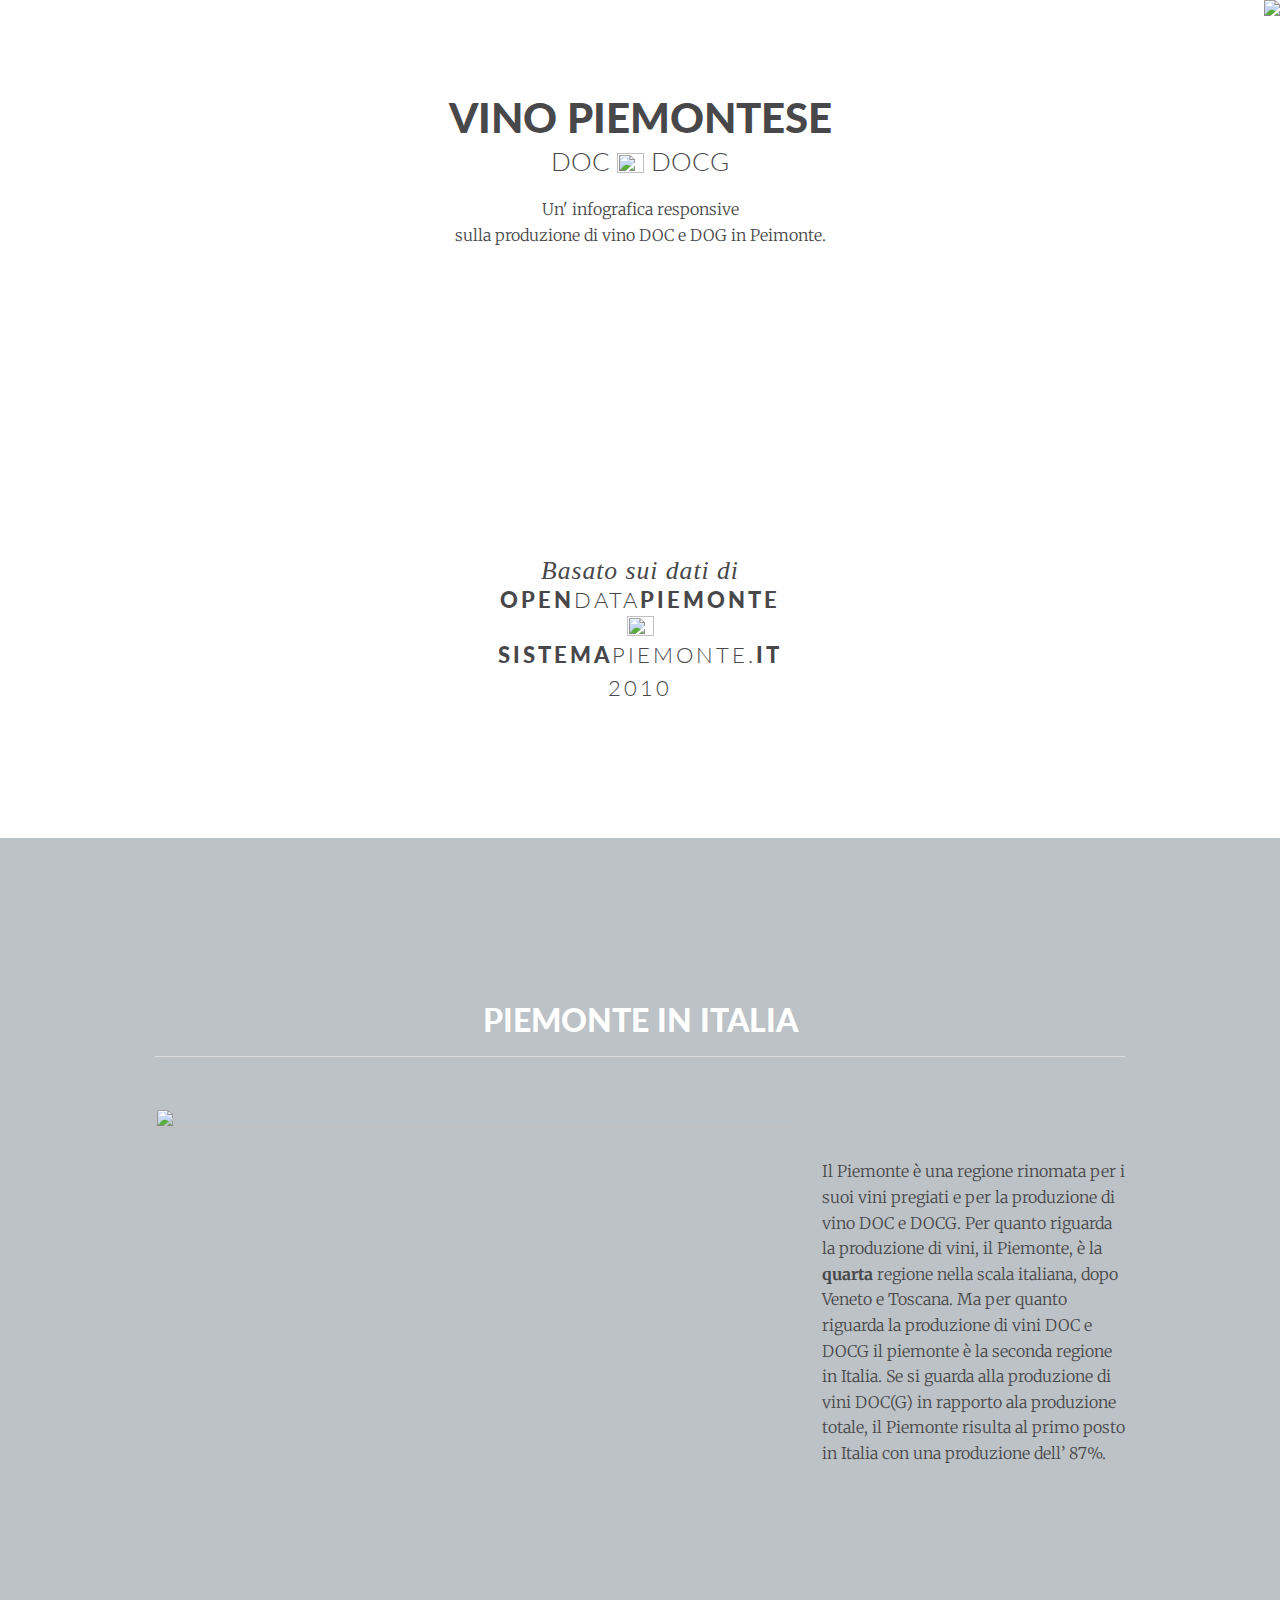
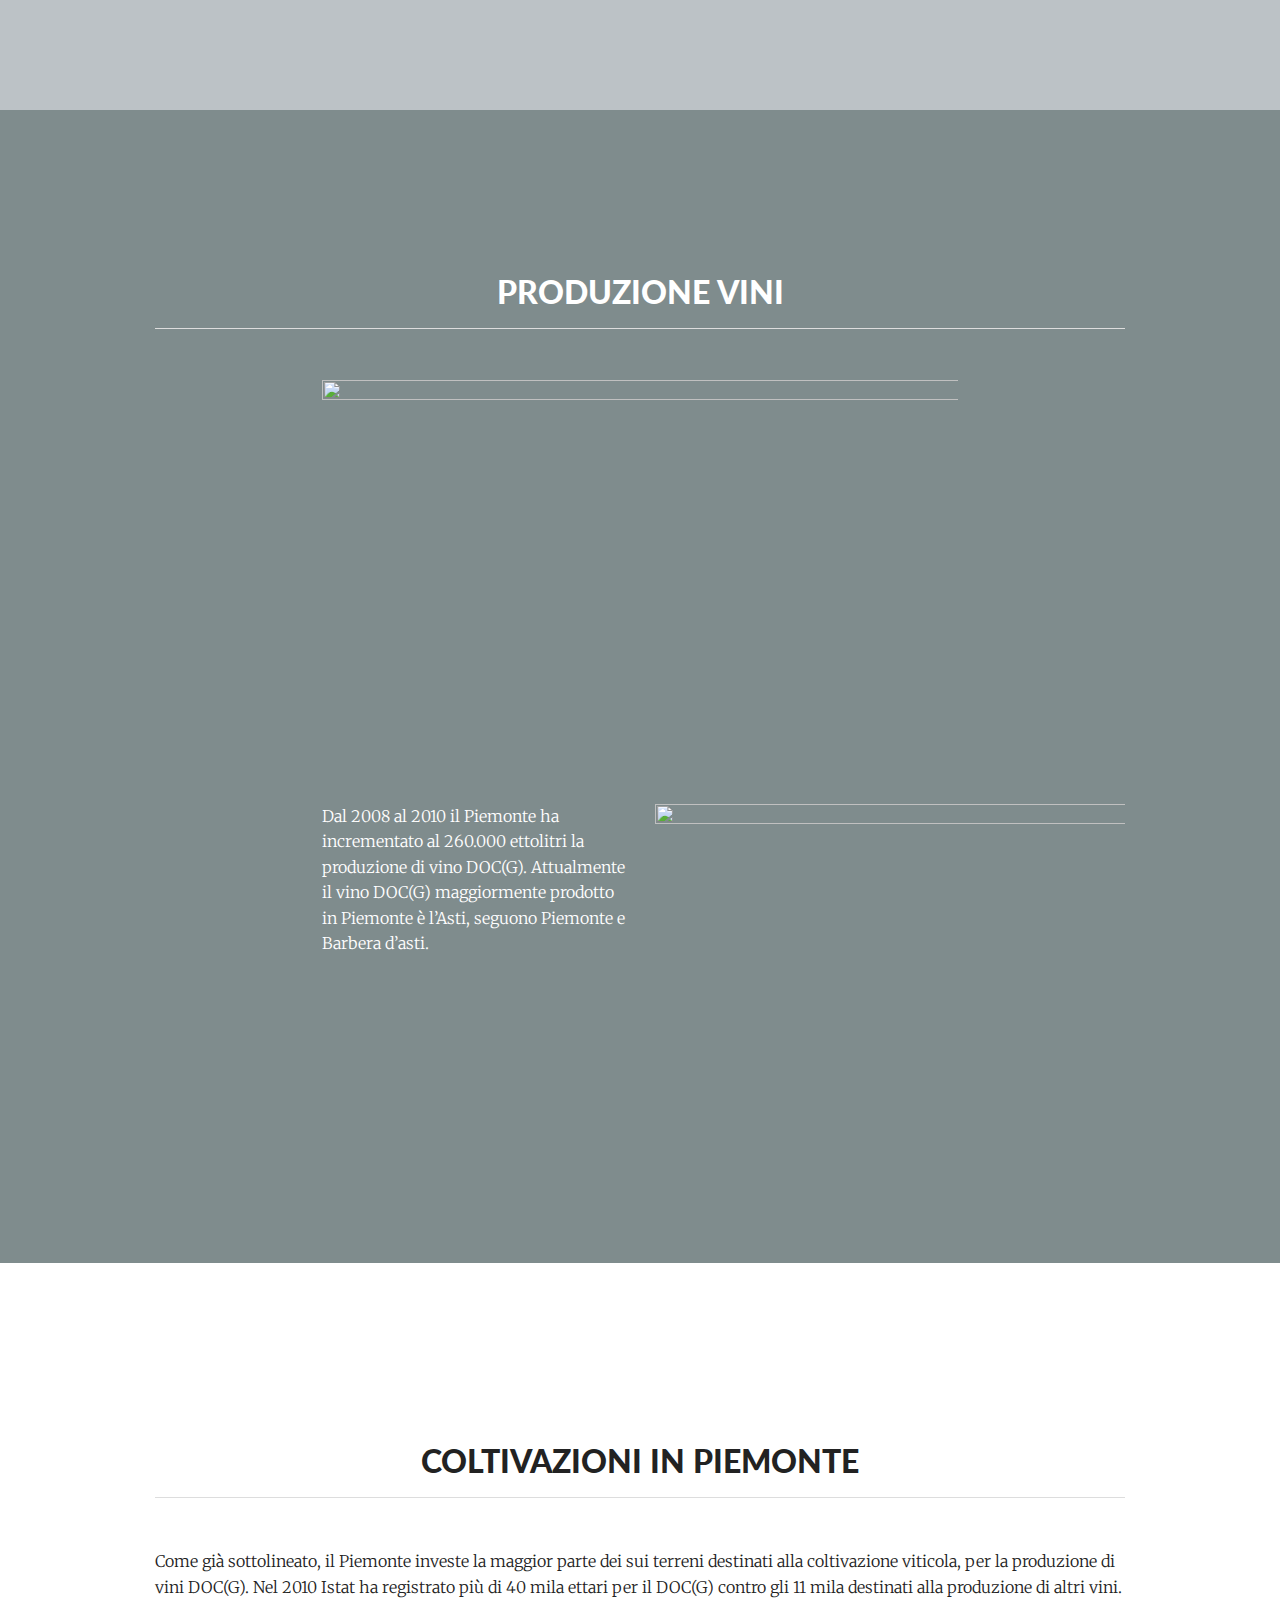
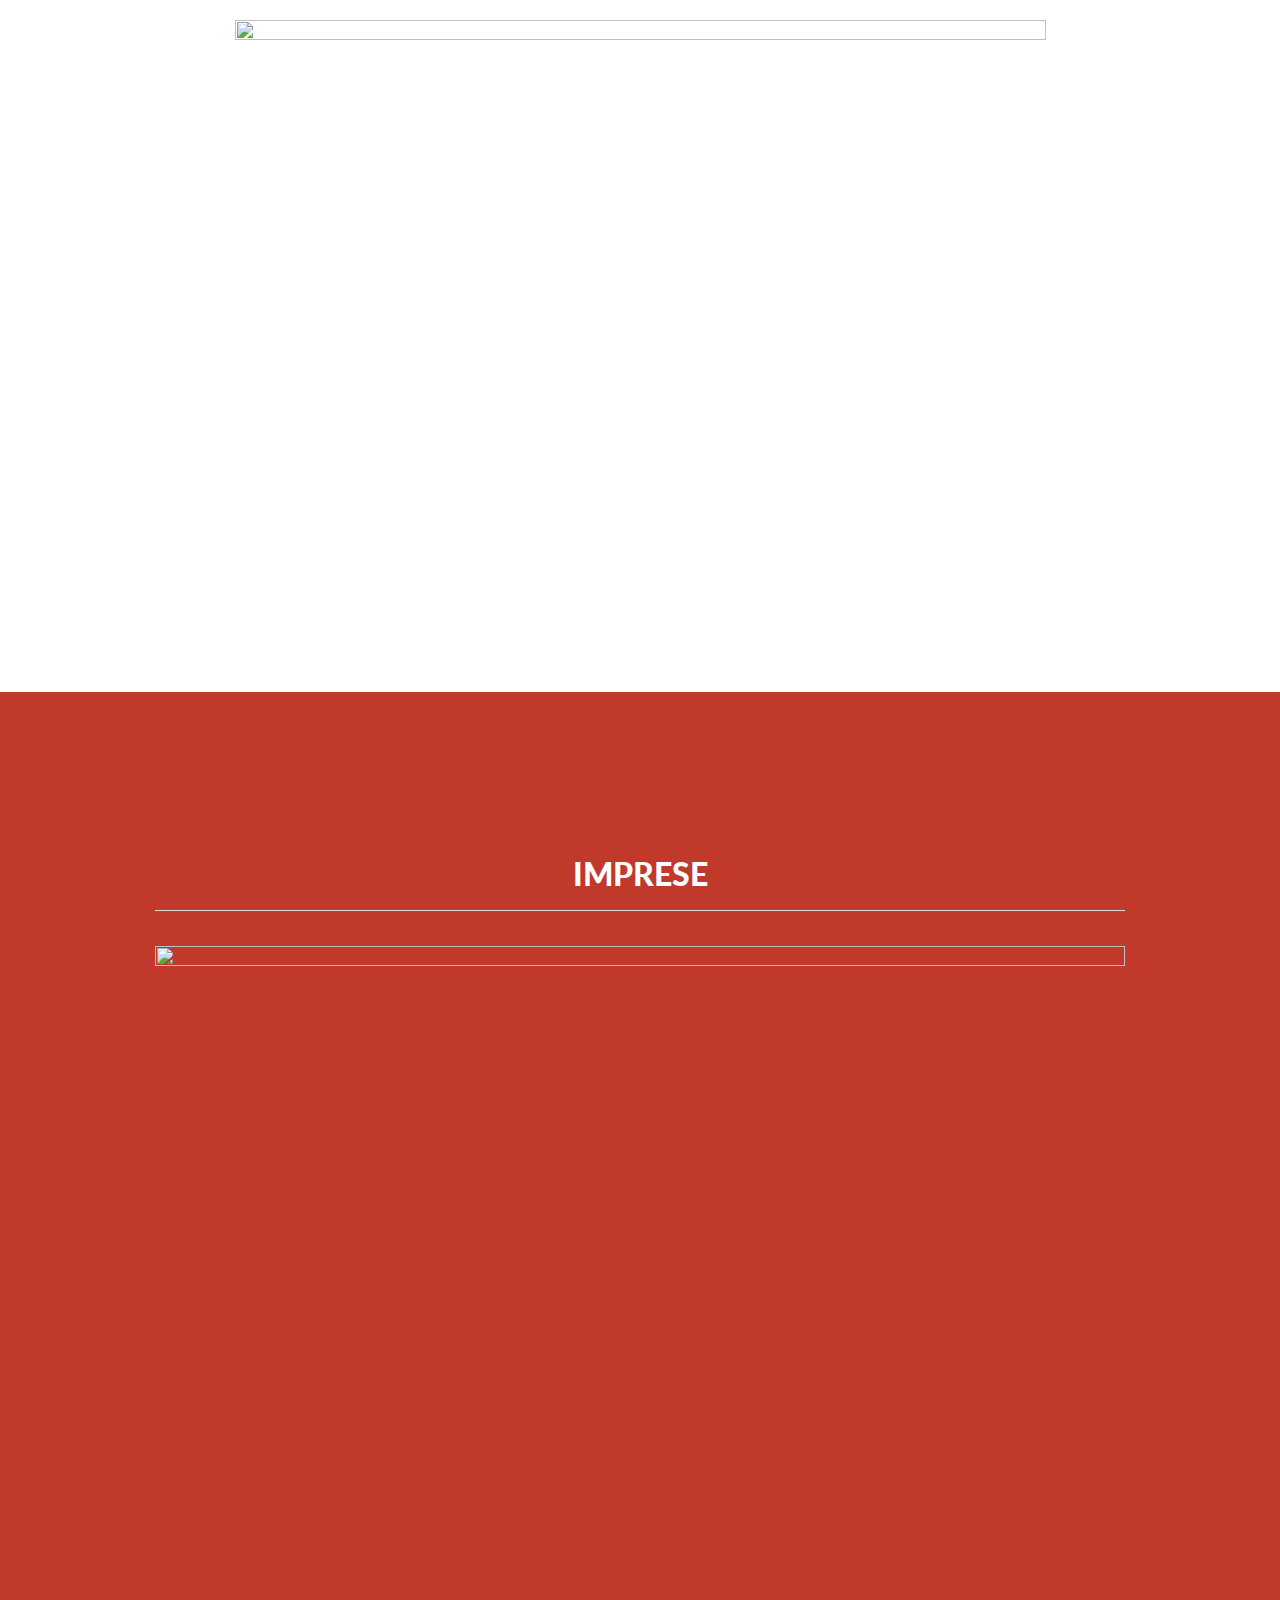
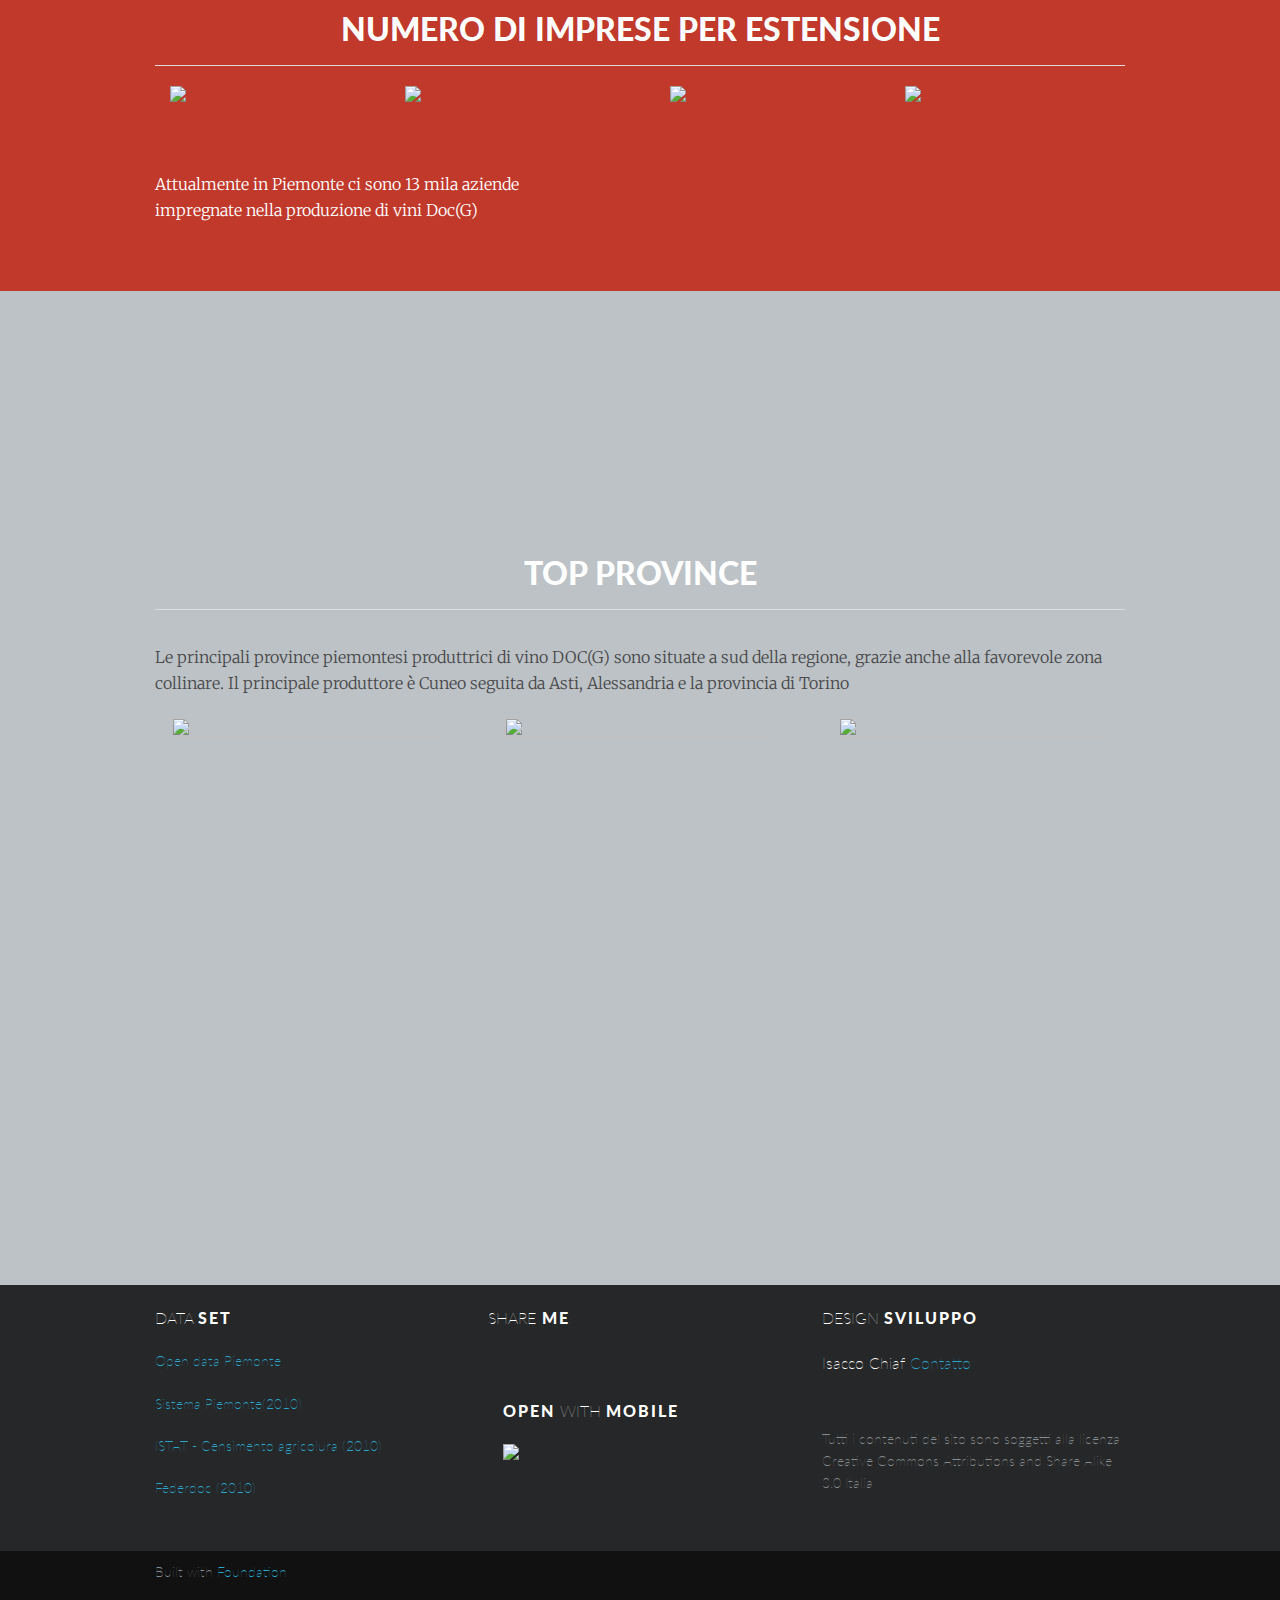
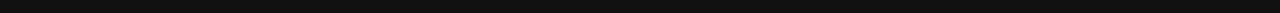
==== commit c03afbba: "cammit" ====
--- a/index.html
+++ b/index.html
@@ -96,14 +96,14 @@
                        
                         <div class="medium-3 columns">
                         
-                            <label>Width</label>
-                          <input class="hexfield" type="text" name="iframeWidth" value="" size="10" placeholder="esempio 200">
+                            <label>Width (pixel)</label>
+                          <input class="hexfield" type="text" name="iframeWidth" value="" size="10" placeholder="esempio: 400">
                         </div>
                         
                           <div class="medium-3 columns">
                         
-                       <label>Height</label>
-                          <input class="hexfield" type="text" name="iframeHeight" value="" size="10" placeholder="esempio 200"></div>
+                       <label>Height (pixel)</label>
+                          <input class="hexfield" type="text" name="iframeHeight" value="" size="10" placeholder="esempio: 500"></div>
                          <div class="large-12 columns">
                             <input type="button" value="Genera codice" class="button" onClick="generate()" name="button">
                           </div>
@@ -120,7 +120,7 @@
               <h4>Condividi</h4>
               <a style="color:#FFF" id="ref_fb"  href="http://www.facebook.com/sharer.php?s=100&amp;p[title]=Piemonte DOC(G)&amp;p[summary]=Infografica responsive integrabile realizzata per il Piemonte Visual Contest&amp;p[url]=http://www.isaccochiaf.me/docg/&amp;
 p[images][0]=http://www.isaccochiaf.me/docg/img/chart-medium-up.jpg" onclick="javascript:window.open(this.href, '', 'menubar=no,toolbar=no,resizable=no,scrollbars=no,height=400,width=600'); return false;">
-              <div class="button"> <i class="fa fa-facebook"></i> Facebook </div></a>
+              <div class="button" style="background-color:#3B5998 "> <i class="fa fa-facebook"></i> Facebook </div></a>
           
               
               <a id="ref_tw" href="http://twitter.com/home?status=@IsaccoChiaf Infografica responsive integrabile http://www.isaccochiaf.me/docg/ realizzata per il %23piemonteviz"  onclick="javascript:window.open(this.href, '', 'menubar=no,toolbar=no,resizable=no,scrollbars=no,height=400,width=600');return false;">
@@ -148,7 +148,7 @@
       <!-- SNippet 01 -->
           
 <div class="reveal-modal-bg" style="display: none"></div>
-
+ <div class="header" style="height:100%">
  <div class="header">
  
  	<div class="row alabaster">
@@ -157,6 +157,7 @@
         
       <div class="titolo">VINO PIEMONTESE</div>
       <div class="sub-titolo">DOC <img src="img/and.png" width="27px" height="19px"> DOCG</div>
+               <p class="testo" style="text-align:center"> Un' infografica responsive <br /> sulla produzione di vino DOC e DOG in Peimonte. </p>
     	</div>
   	</div>
 </div>
@@ -177,12 +178,13 @@
  		
     	<div class="large-12 columns band">
       <div class="intestazione">Basato sui dati di</div>
-      <div class="sub-intestazione"><strong>OPEN</strong>DATA<strong>PIEMONTE</strong></div>
-            <center><img src="img/and.png" width="27px" height="19px"></center>
+        <div class="sub-intestazione"><strong>OPEN</strong>DATA<strong>PIEMONTE</strong></div>
+        <center><img src="img/and.png" width="27px" height="19px">  </center>
             <div class="sub-intestazione"><strong>SISTEMA</strong>PIEMONTE.<strong>IT</strong></div>
             <div class="sub-intestazione">2010</div>
     	</div>
   	</div>
+</div>
 </div>
       
     <!-- snipper 02   -->   
@@ -204,37 +206,23 @@
     <!-- Blank Space -->
     
           </div>
-  <div class="header lightgray" >
+  <div class="header lightgray" style="padding-bottom:100px;">
   	<div class="row">
-    
-    	<div class="large-12 columns show-for-medium-up"><center><img src="img/bar_italy.jpg" width="776px" height="612px"></center></div>
-        <div class="small-12 columns show-for-small-only">
+     <div class="small-12 columns show-for-small-only">
         <center>
         <img class="show-for-portrait" src="img/bar_italy_phone.jpg" width="776px" height="552px">
-             <img class="show-for-landscape" src="img/bar_italy.jpg" width="776px" height="552px">
+             <img class="show-for-landscape" src="img/bar_italy_phone-portrait.jpg" width="776px" height="552px">
           </center>  
         </div>
-        
-        
-        
-    </div>
-      
-      <div class="row" style="padding:100px 0 100px 0">
-          <div class="medium-2 columns"><br /></div>
-        
-         <div class="large-10 columns">
+    	<div class="large-8 columns show-for-medium-up"><img src="img/bar_italy.jpg" width="776px" height="612px"></div>
+        
+         <div class="large-4 columns">
          
-             <p class="testo alabaster">Il Piemonte è una regione rinomata per i suoi vini pregiati e per la produzione di vino DOC e DOCG.
+             <p class="testo alabaster"><br /><br />Il Piemonte è una regione rinomata per i suoi vini pregiati e per la produzione di vino DOC e DOCG.
 Per quanto riguarda la produzione di vini, il Piemonte, è la <strong>quarta</strong> regione nella scala italiana, dopo Veneto e Toscana. Ma per quanto riguarda la produzione di vini DOC e DOCG il piemonte è la seconda regione in Italia. Se si guarda alla produzione di vini DOC(G) in rapporto ala produzione totale, il Piemonte risulta al primo posto in Italia con una produzione dell’ 87%.</p>
             
         </div>
-       
-          
-    
-        
-        
-    </div>
-      
+    </div>   
   </div>
       
 
@@ -382,11 +370,35 @@
         </center>
     </div>
  
-    
-     <div class="medium-5 columns" style="margin-top:70px;" > 
+    <div class="medium-12 columns centred ">
+        <br />  <br />  <br />
+     <div class="titolo-02 white">NUMERO DI IMPRESE PER ESTENSIONE</div>
+        <hr>
+        </div>
+           
+<div class="large-6 columns" > 
+    <div class="medium-6 columns" > 
+        <img src="img/_50.png" style="margin:0">  
+    </div>
+    
+     <div class="medium-6 columns" > 
+        <img src="img/_20_50.png" style="margin:0">  
+    </div>
+</div>
+<div class="large-6 columns" > 
+     <div class="medium-6 columns" > 
+        <img src="img/_3_20.png" style="margin:0">  
+    </div>
+           
+     <div class="medium-6 columns" > 
+        <img src="img/_1_3.png" style="margin:0">  
+    </div>
+</div>
+            <div class="medium-5 columns" style="margin-top:70px;" > 
         <p class="testo white">Attualmente in Piemonte ci sono 13 mila aziende impregnate nella produzione di vini Doc(G)</p>
          <br /> <br /> <br />
     </div>
+           
            <div class="medium-7 columns" style="margin-top:100px;" > 
         <br />
     </div>
@@ -406,7 +418,7 @@
    <div class="row">
     <div class="medium-12 columns centred ">
         <div class="icon-01"></div>
-     <div class="titolo-02 white">TOP REGIONI</div>
+     <div class="titolo-02 white">TOP PROVINCE</div>
         <hr>
         </div>
     </div>
@@ -467,23 +479,17 @@
                <a id="ref_gp" href="https://plus.google.com/share?url=http://www.isaccochiaf.me/docg/"
 onclick="javascript:window.open(this.href, '', 'menubar=no,toolbar=no,resizable=no,scrollbars=no,height=400,width=600');return false"><img src="https://cdn3.iconfinder.com/data/icons/leaf/128/googleplus.png" width="30px" alt=""/></a>
                <br /><br /><br />
+                <div class="medium-12 columns hide-for-touch">
           <p class="footer-titolo"><strong> OPEN</strong> WITH <strong>MOBILE</strong></p>
-              <img src="img/ihr_qr_code_ohne_logo.jpg" class="hide-for-touch" width="150">
-
-
-	
-
-	
-
-	
-
+             <img src="img/ihr_qr_code_ohne_logo.jpg" width="150"></div>
         
       </div>
      
       
       <div class="medium-4 columns white" style="margin:20px 0;" >
         <p class="footer-titolo">DESIGN <strong>SVILUPPO</strong></p>
-          <p class="footer-titolo">Isacco Chiaf</p>
+          <p class="footer-titolo">Isacco Chiaf <a href="mailto:isacco.chiaf@gmail.com" target="_blank">Contatto</a></p>
+          
           <br /><br />
            <p class="footer-text">Tutti i contenuti del sito sono soggetti alla licenza Creative Commons Attributions and Share Alike 3.0 Italia</p>
           <img src="img/cc-by-sa.png" width="120px" alt=""/>
--- a/css/media-query.css
+++ b/css/media-query.css
@@ -39,16 +39,16 @@
 	
  /*iPhone*/
 @media only screen 
-    and (min-width : 320px) 
+    and (min-width : 300px) 
     and (max-width : 480px) 
     {
-		 .band{ height:150px;}
+        .band{ height:150px;}
 		div .titolo{ font-size:150%;}
-		.graph-100{ height:600px}
+        .graph-100{ height:600px}
 		
-		.titolo-02{ font-size:130%; font-family: 'Lato', sans-serif;}
+		div.titolo-02{ font-size:130%; font-family: 'Lato', sans-serif;}
 		
-		.titolo-04{ font-size:150%;}
+		div.titolo-04{ font-size:150%;}
 		
 	 
 	
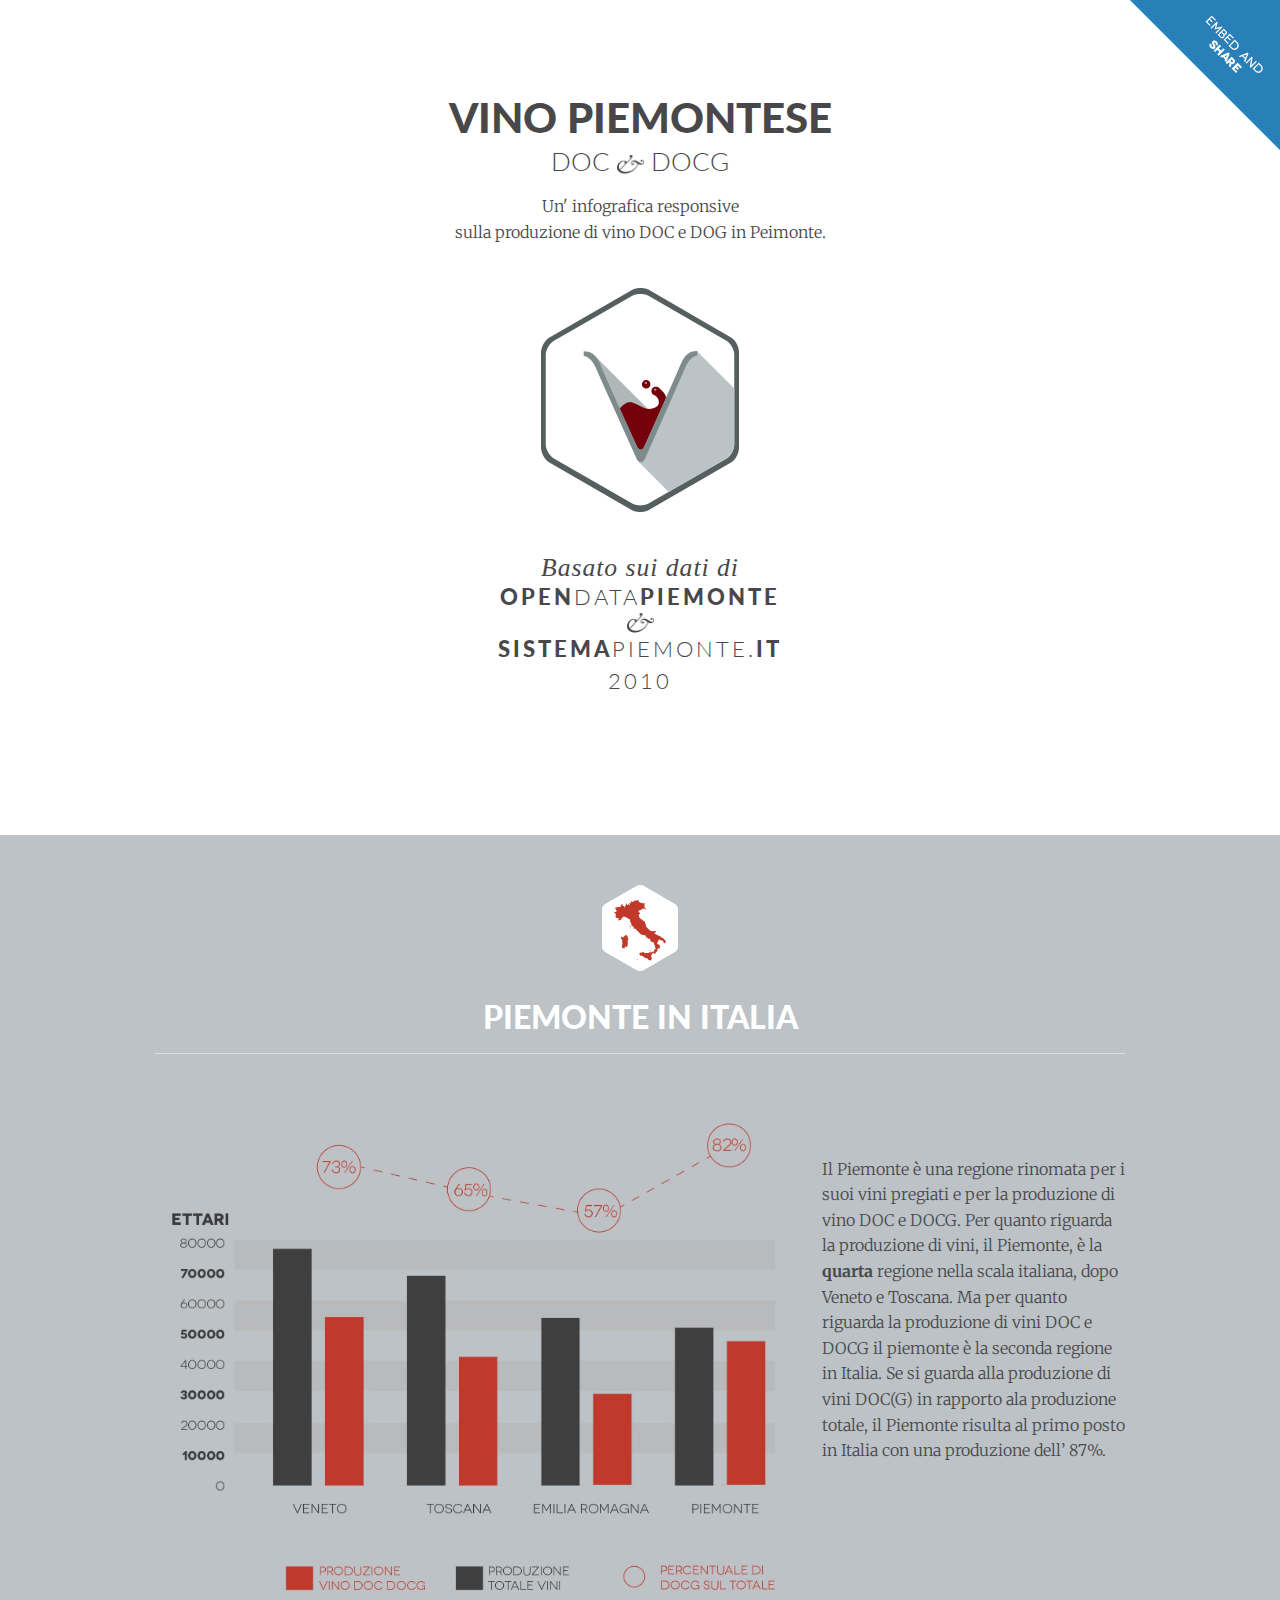
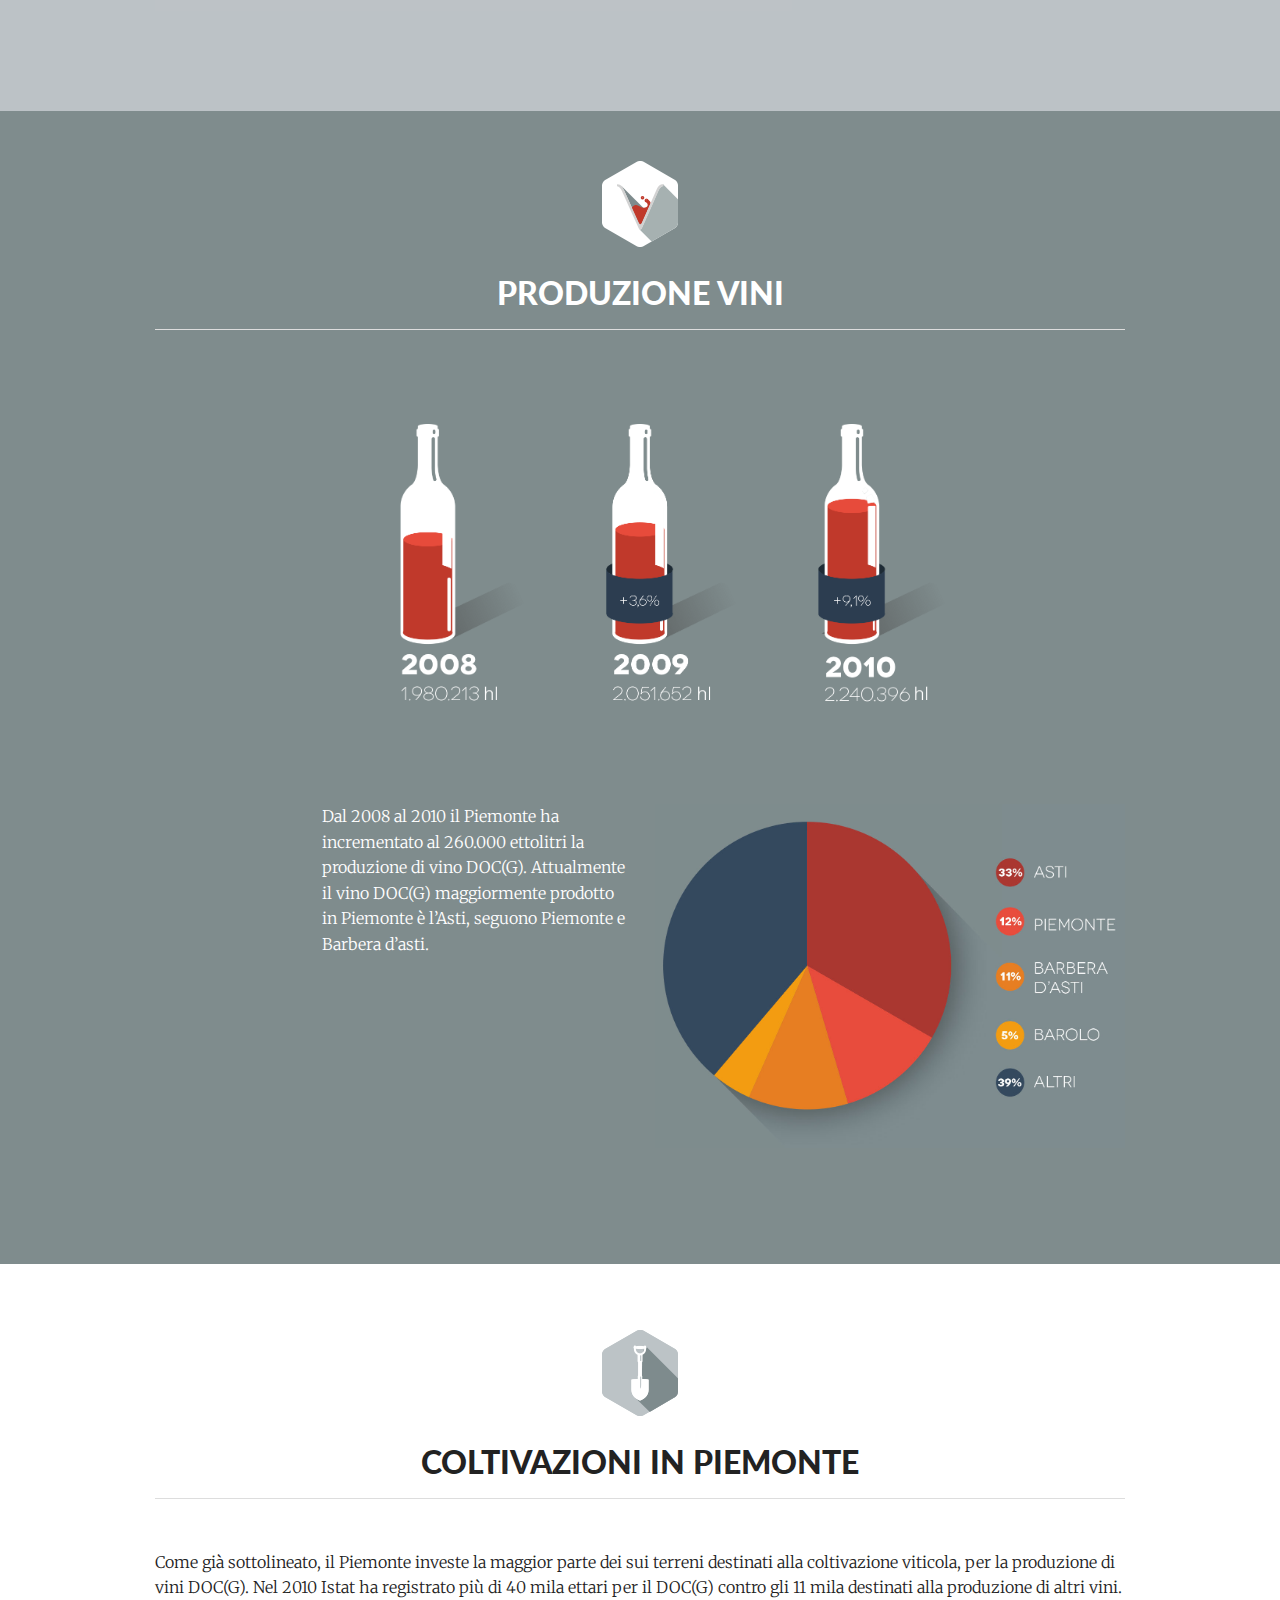
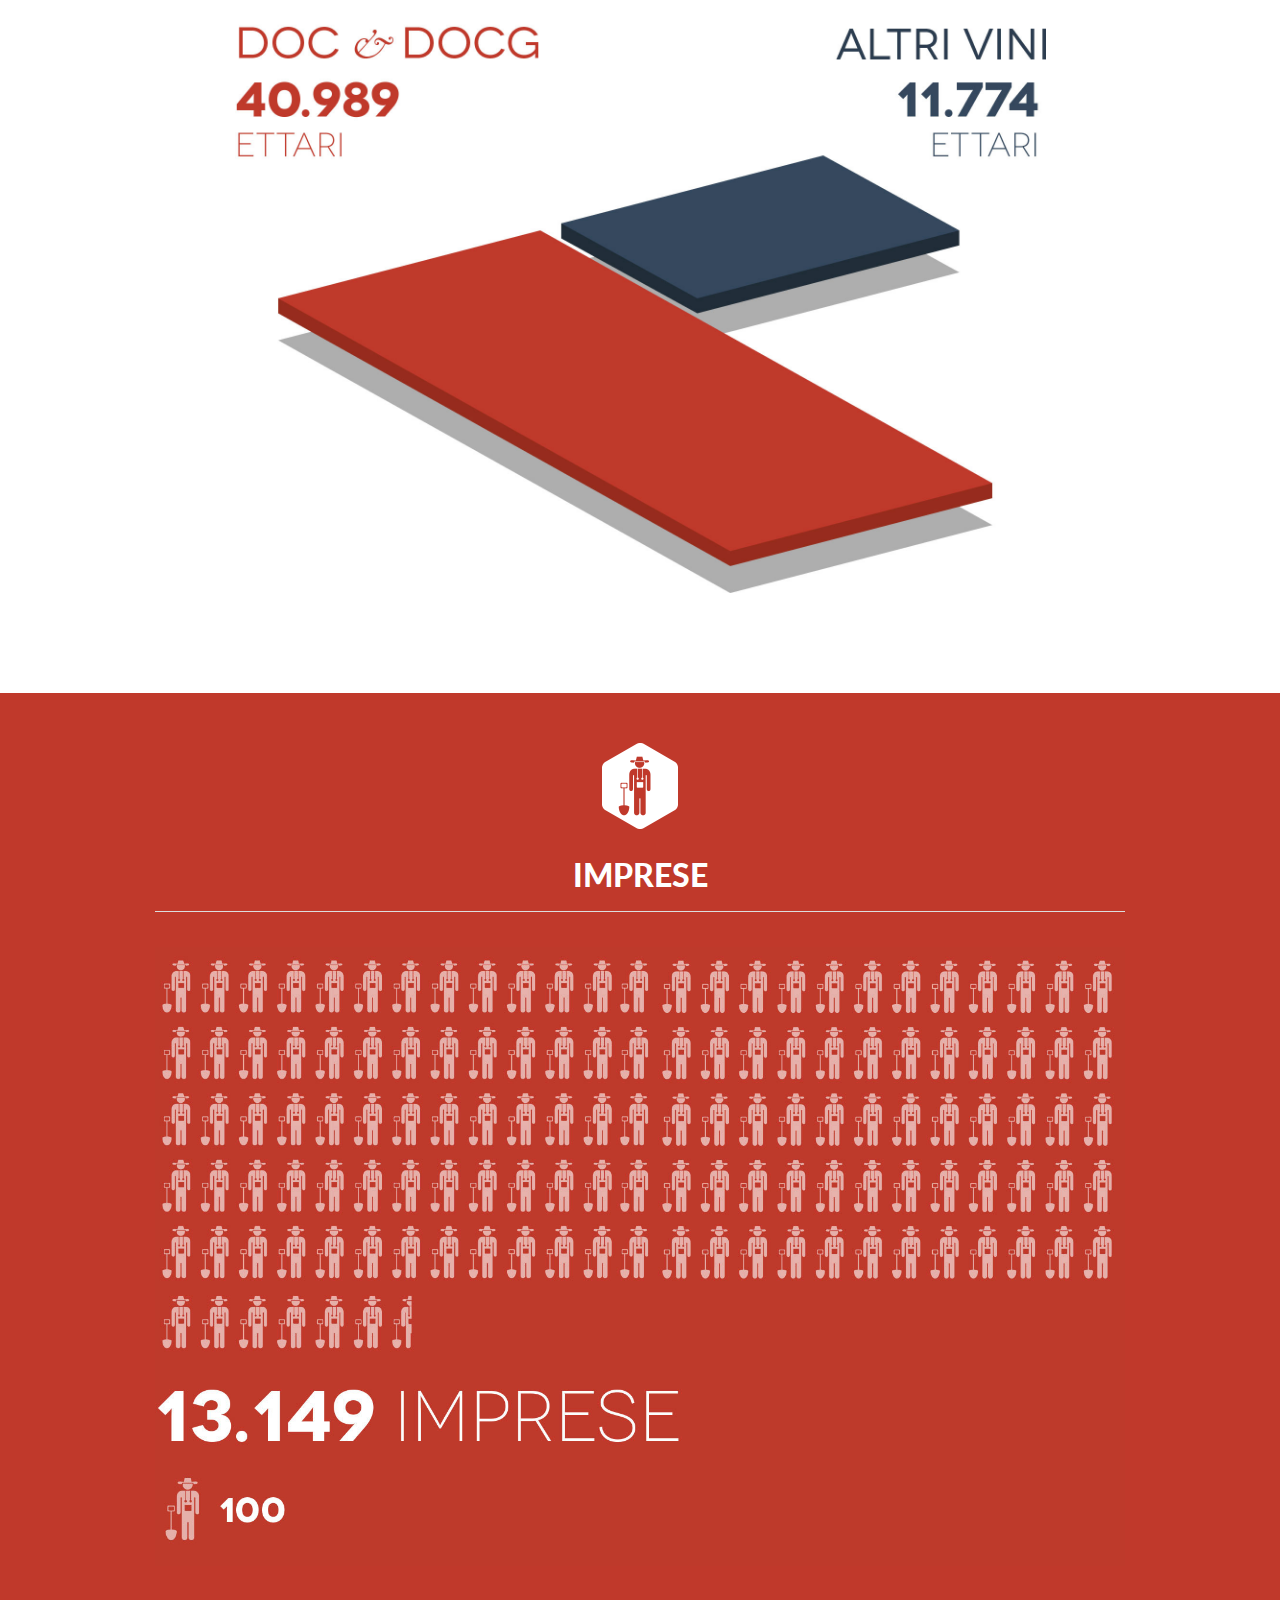
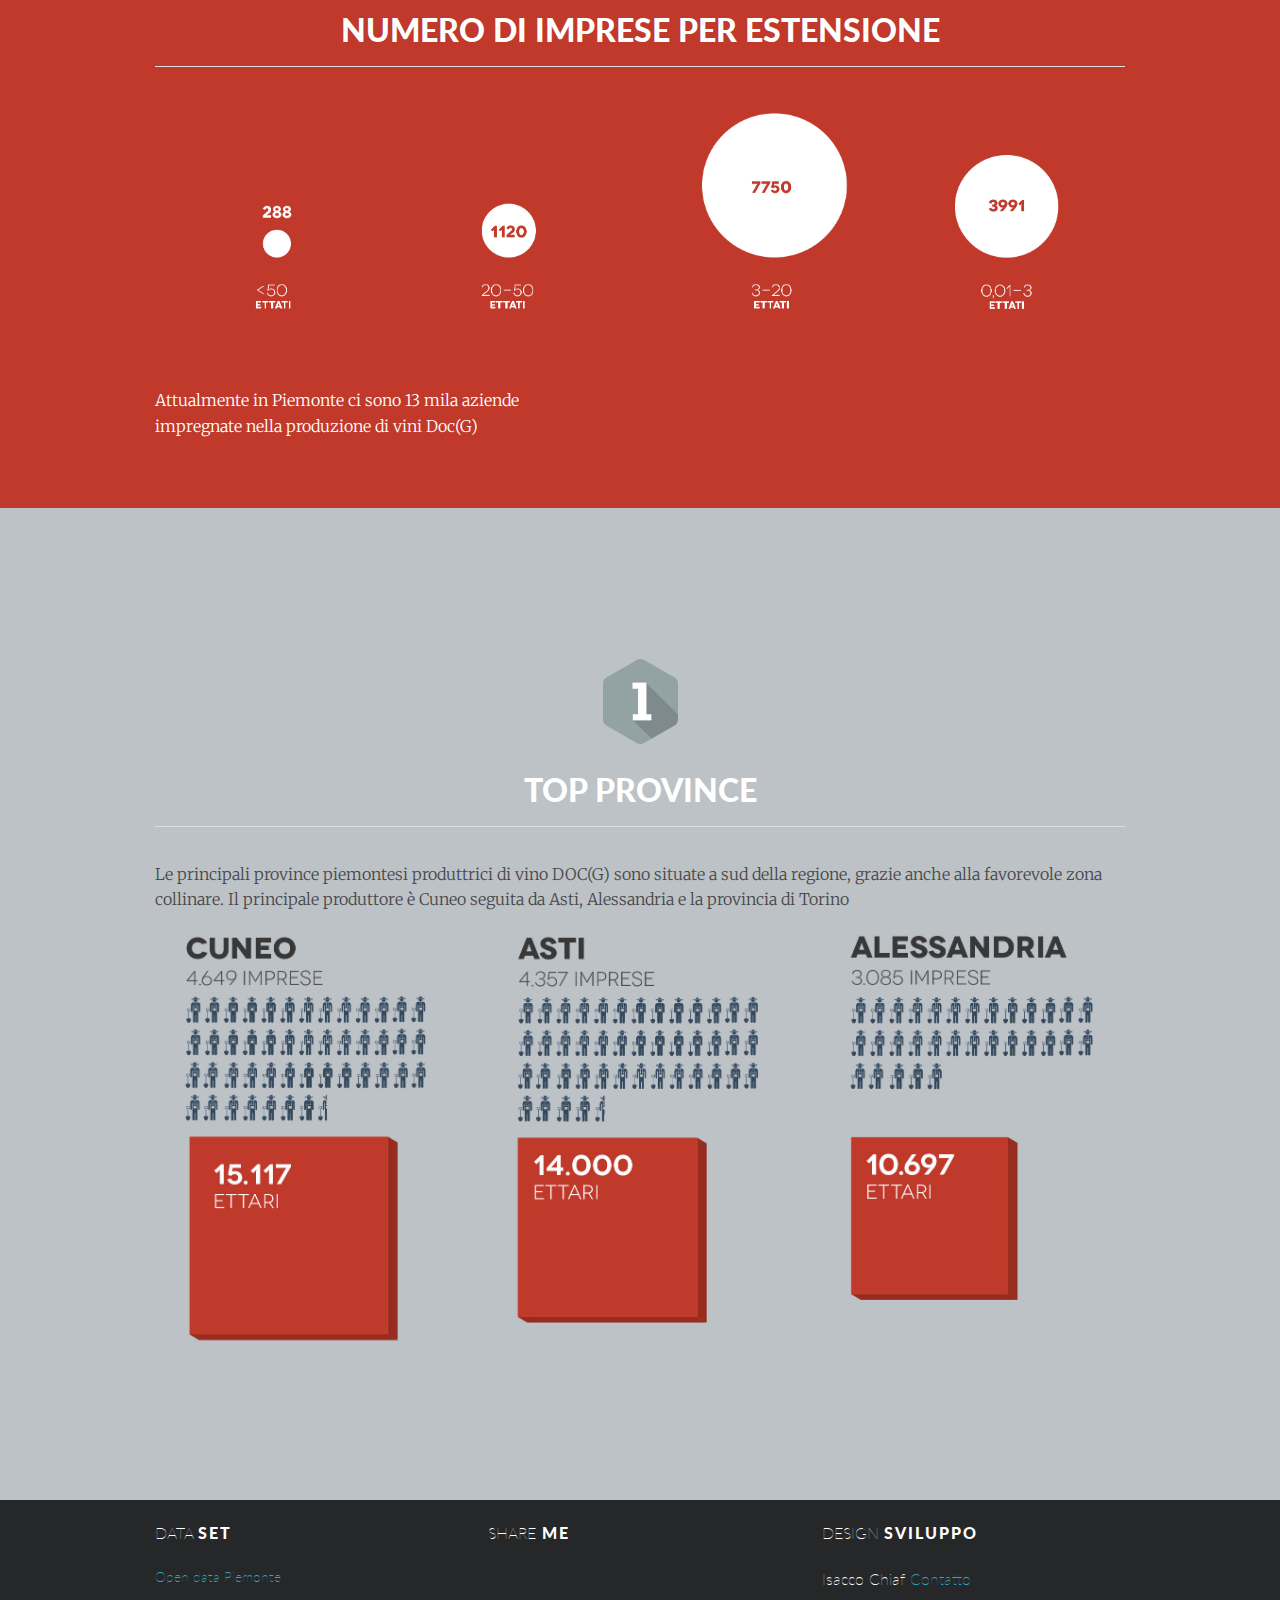
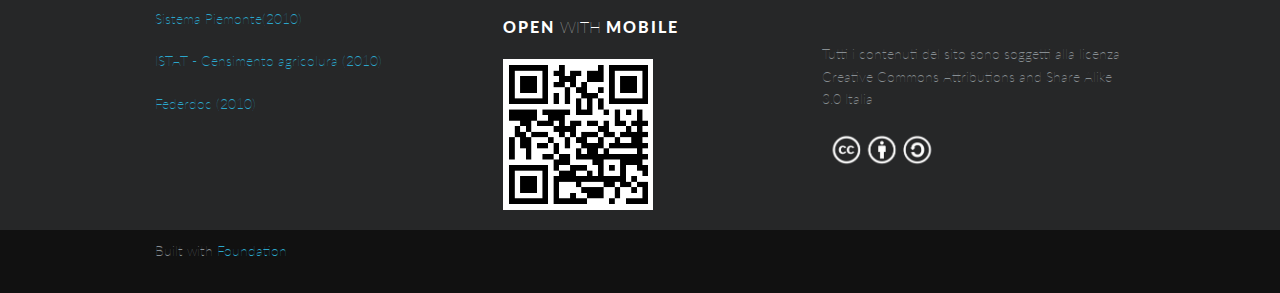
==== commit 7ecc2b2a: "update" ====
--- a/index.html
+++ b/index.html
@@ -378,20 +378,20 @@
            
 <div class="large-6 columns" > 
     <div class="medium-6 columns" > 
-        <img src="img/_50.png" style="margin:0">  
+        <img src="img/50.png" style="margin:0">  
     </div>
     
      <div class="medium-6 columns" > 
-        <img src="img/_20_50.png" style="margin:0">  
+        <img src="img/20_50.png" style="margin:0">  
     </div>
 </div>
 <div class="large-6 columns" > 
      <div class="medium-6 columns" > 
-        <img src="img/_3_20.png" style="margin:0">  
+        <img src="img/3_20.png" style="margin:0">  
     </div>
            
      <div class="medium-6 columns" > 
-        <img src="img/_1_3.png" style="margin:0">  
+        <img src="img/1_3.png" style="margin:0">  
     </div>
 </div>
             <div class="medium-5 columns" style="margin-top:70px;" > 
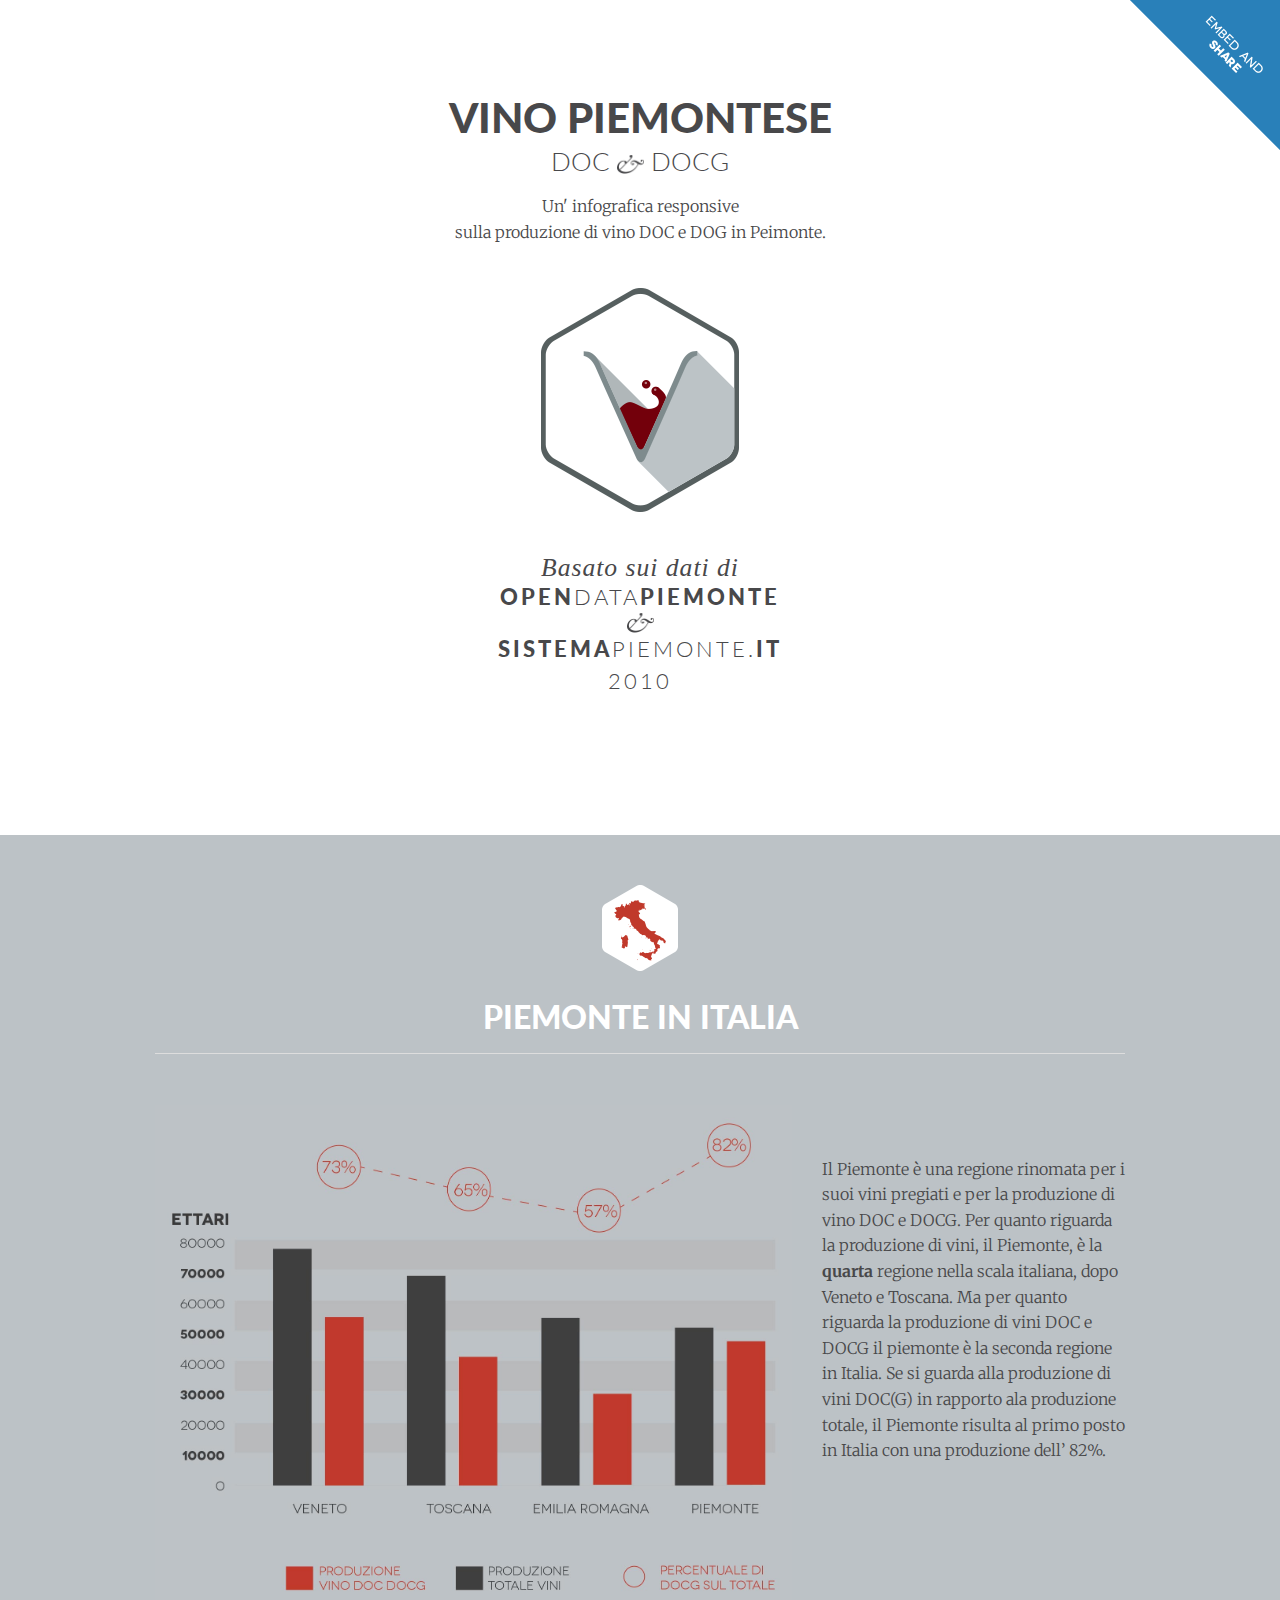
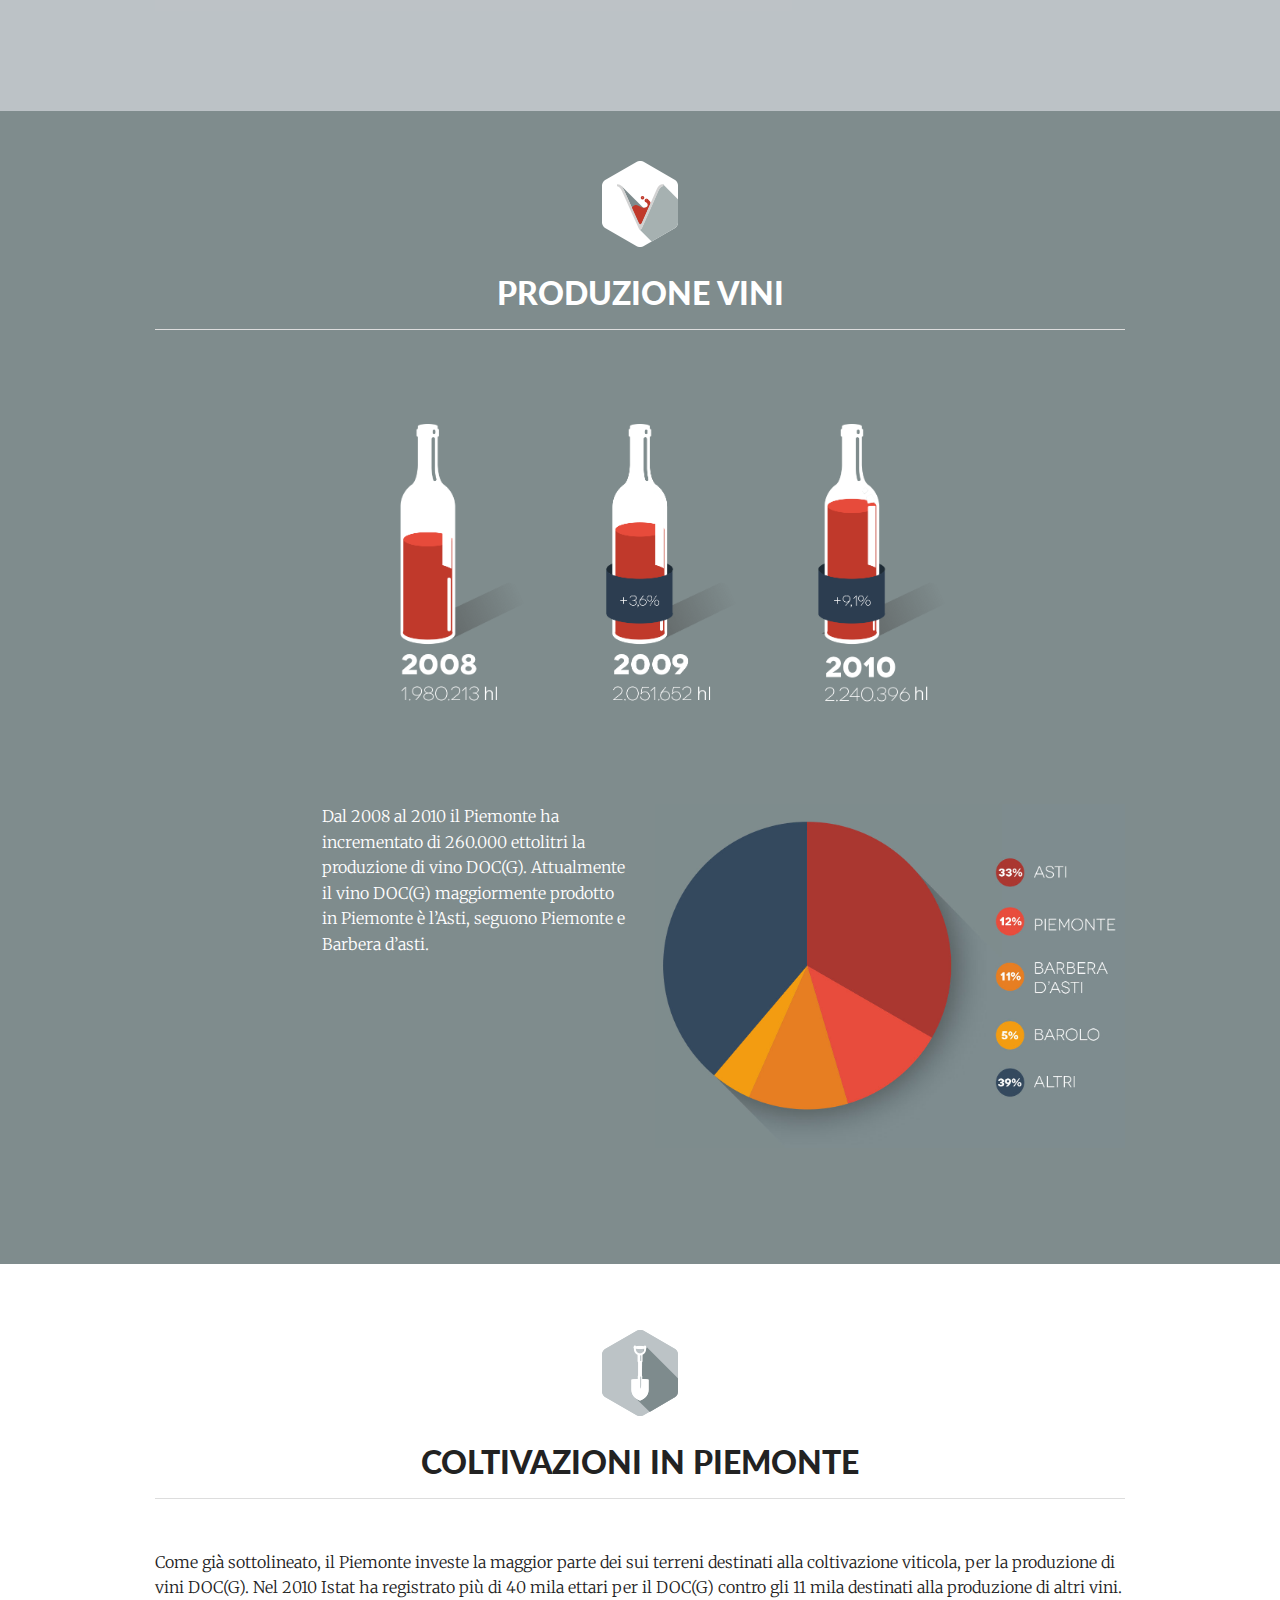
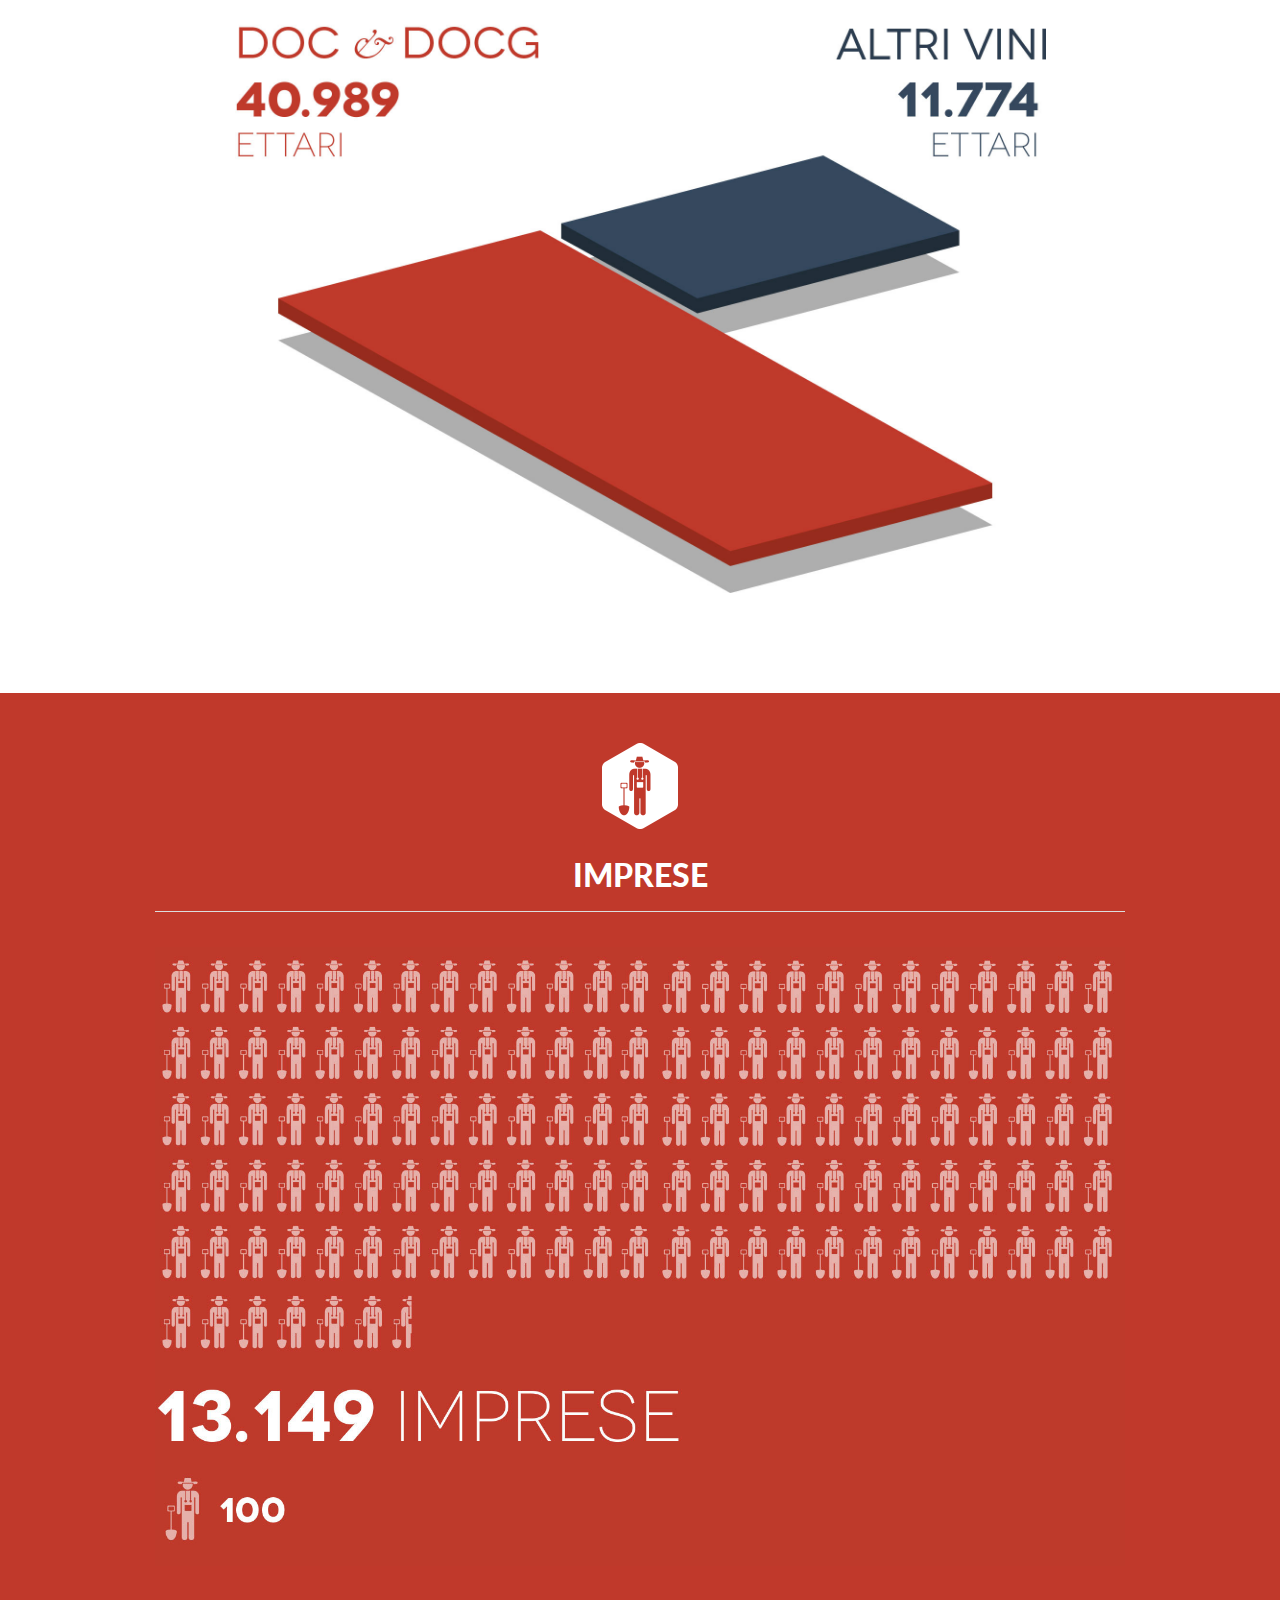
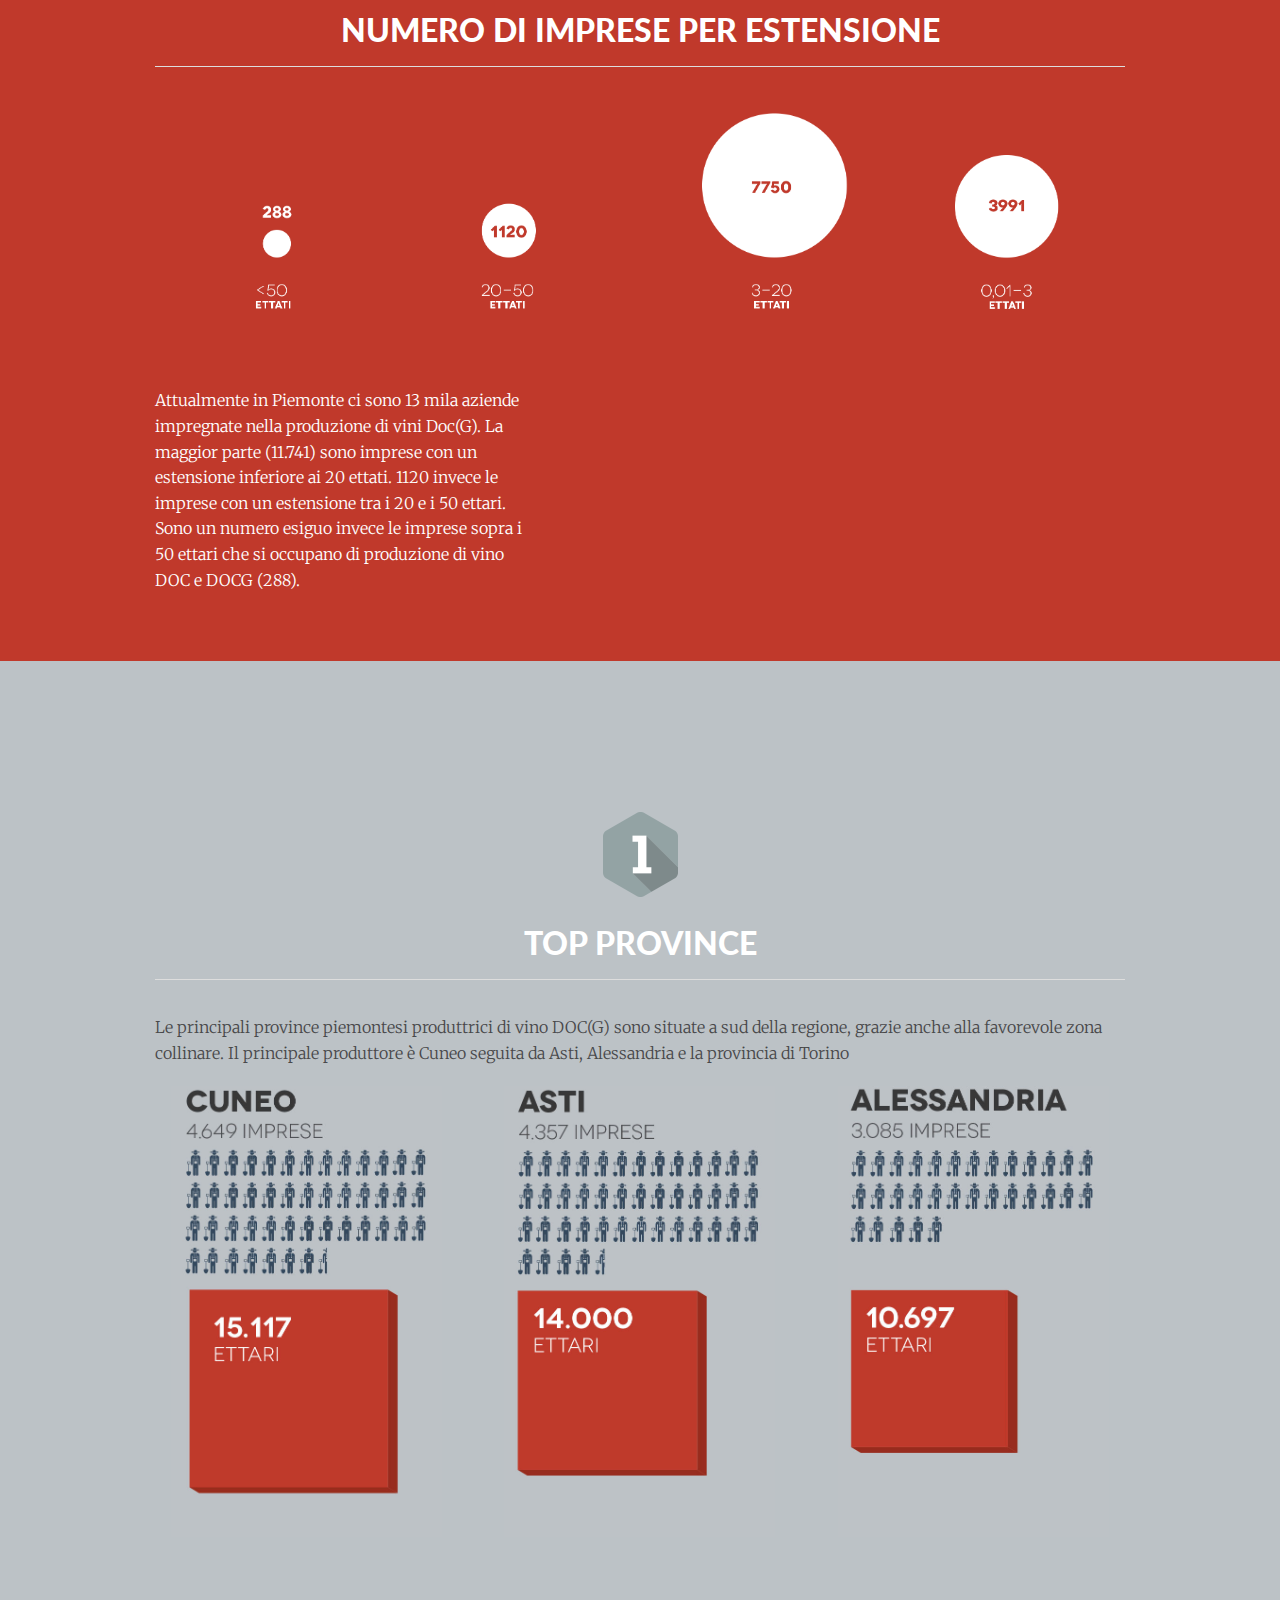
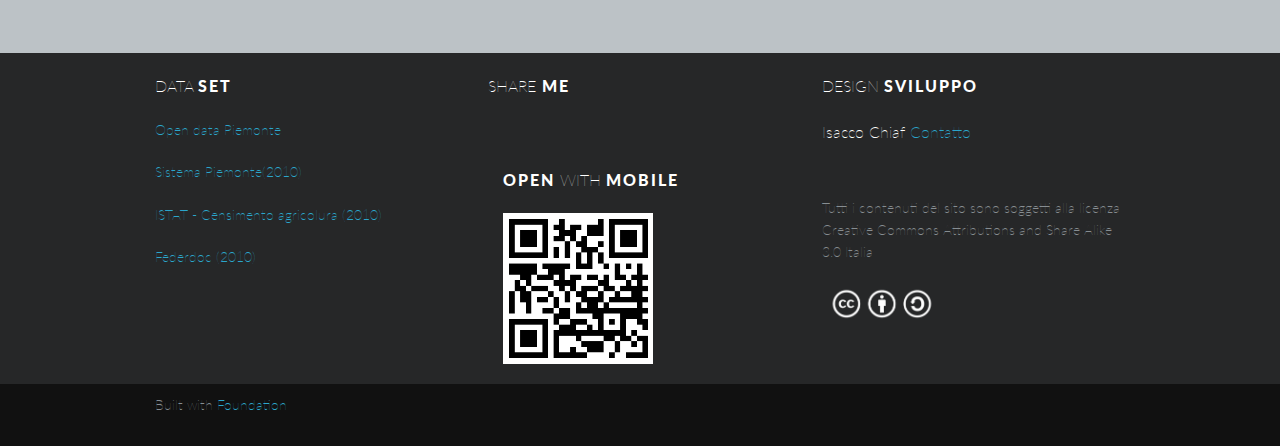
==== commit adadd864: "Def" ====
--- a/index.html
+++ b/index.html
@@ -3,7 +3,7 @@
   <head>
     <meta charset="utf-8" />
     <meta name="viewport" content="width=device-width, initial-scale=1.0" />
-    <title>Piemonte Vino</title>
+    <title>Piemonte | DOCG</title>
     <link rel="stylesheet" href="css/media-query.css">
     <link rel="stylesheet" href="css/foundation.css" />
     <link rel="stylesheet" href="css/style.css" />
@@ -16,6 +16,7 @@
 
 <script type="text/JavaScript">
 <!--
+    //-----------------Scrip iFrame Generator-----------
 function generate(){
 
 csscontentpart = ""
@@ -27,7 +28,11 @@
 iframeScroll = ""
 
 
-if(document.ibars.iframeURL.value != "http://www.isaccochiaf.me/docg/"){csscontentpart += " " + "src=" + "http://www.isaccochiaf.me/docg/"}
+if(document.ibars.iframeURL.value != "http://www.isaccochiaf.me/docg/"){csscontentpart += " " + "src=" + 
+    
+//Inserisci l'indirizzo del tuo sito
+    
+    "http://www.isaccochiaf.me/docg/"}
 if(document.ibars.iframeWidth.value != ""){csscontentpart += " " + "width=" + document.ibars.iframeWidth.value}
 if(document.ibars.iframeHeight.value != ""){csscontentpart += " " + "height=" + document.ibars.iframeHeight.value}
     if(document.ibars.iframeBorder.value != "0"){csscontentpart += " " + "frameborder=" + 0}
@@ -116,7 +121,7 @@
         </form>
                </div>
           <div class="medium-12 columns " >
-          
+  <!--Social Button----------------------------------->        
               <h4>Condividi</h4>
               <a style="color:#FFF" id="ref_fb"  href="http://www.facebook.com/sharer.php?s=100&amp;p[title]=Piemonte DOC(G)&amp;p[summary]=Infografica responsive integrabile realizzata per il Piemonte Visual Contest&amp;p[url]=http://www.isaccochiaf.me/docg/&amp;
 p[images][0]=http://www.isaccochiaf.me/docg/img/chart-medium-up.jpg" onclick="javascript:window.open(this.href, '', 'menubar=no,toolbar=no,resizable=no,scrollbars=no,height=400,width=600'); return false;">
@@ -129,6 +134,10 @@
               <a id="ref_gp" href="https://plus.google.com/share?url=http://www.isaccochiaf.me/docg/"
 onclick="javascript:window.open(this.href, '', 'menubar=no,toolbar=no,resizable=no,scrollbars=no,height=400,width=600');return false">
               <div class="button alert"> <i class="fa fa-google-plus"></i> Google + </div></a>
+              
+              <a id="ref_gh" href="https://github.com/isaccochiaf/docg/tree/gh-pages" target="_blank">
+              <div class="button" style="background-color:#000 "> <i class="fa fa-github"></i> Git Hub </div></a>
+              
               </div>
               
           
@@ -219,7 +228,7 @@
          <div class="large-4 columns">
          
              <p class="testo alabaster"><br /><br />Il Piemonte è una regione rinomata per i suoi vini pregiati e per la produzione di vino DOC e DOCG.
-Per quanto riguarda la produzione di vini, il Piemonte, è la <strong>quarta</strong> regione nella scala italiana, dopo Veneto e Toscana. Ma per quanto riguarda la produzione di vini DOC e DOCG il piemonte è la seconda regione in Italia. Se si guarda alla produzione di vini DOC(G) in rapporto ala produzione totale, il Piemonte risulta al primo posto in Italia con una produzione dell’ 87%.</p>
+Per quanto riguarda la produzione di vini, il Piemonte, è la <strong>quarta</strong> regione nella scala italiana, dopo Veneto e Toscana. Ma per quanto riguarda la produzione di vini DOC e DOCG il piemonte è la seconda regione in Italia. Se si guarda alla produzione di vini DOC(G) in rapporto ala produzione totale, il Piemonte risulta al primo posto in Italia con una produzione dell’ 82%.</p>
             
         </div>
     </div>   
@@ -266,7 +275,7 @@
         
          <div class="large-4 columns">
          
-             <p class="testo white">Dal 2008 al 2010 il Piemonte ha incrementato al 260.000 ettolitri la produzione di vino DOC(G).
+             <p class="testo white">Dal 2008 al 2010 il Piemonte ha incrementato di 260.000 ettolitri la produzione di vino DOC(G).
 Attualmente il vino DOC(G) maggiormente prodotto in Piemonte è l’Asti, seguono Piemonte e Barbera d’asti. </p>
             
         </div>
@@ -395,7 +404,7 @@
     </div>
 </div>
             <div class="medium-5 columns" style="margin-top:70px;" > 
-        <p class="testo white">Attualmente in Piemonte ci sono 13 mila aziende impregnate nella produzione di vini Doc(G)</p>
+        <p class="testo white">Attualmente in Piemonte ci sono 13 mila aziende impregnate nella produzione di vini Doc(G). La maggior parte (11.741) sono imprese con un estensione inferiore ai 20 ettati. 1120 invece le imprese con un estensione tra i 20 e i 50 ettari. Sono un numero esiguo invece le imprese sopra i 50 ettari che si occupano di produzione di vino DOC e DOCG (288). </p>
          <br /> <br /> <br />
     </div>
            
@@ -409,7 +418,7 @@
       
       
       
-    <!-- TOP REGIONI -->  
+    <!-- Snippet 05 -->  
       
 
       
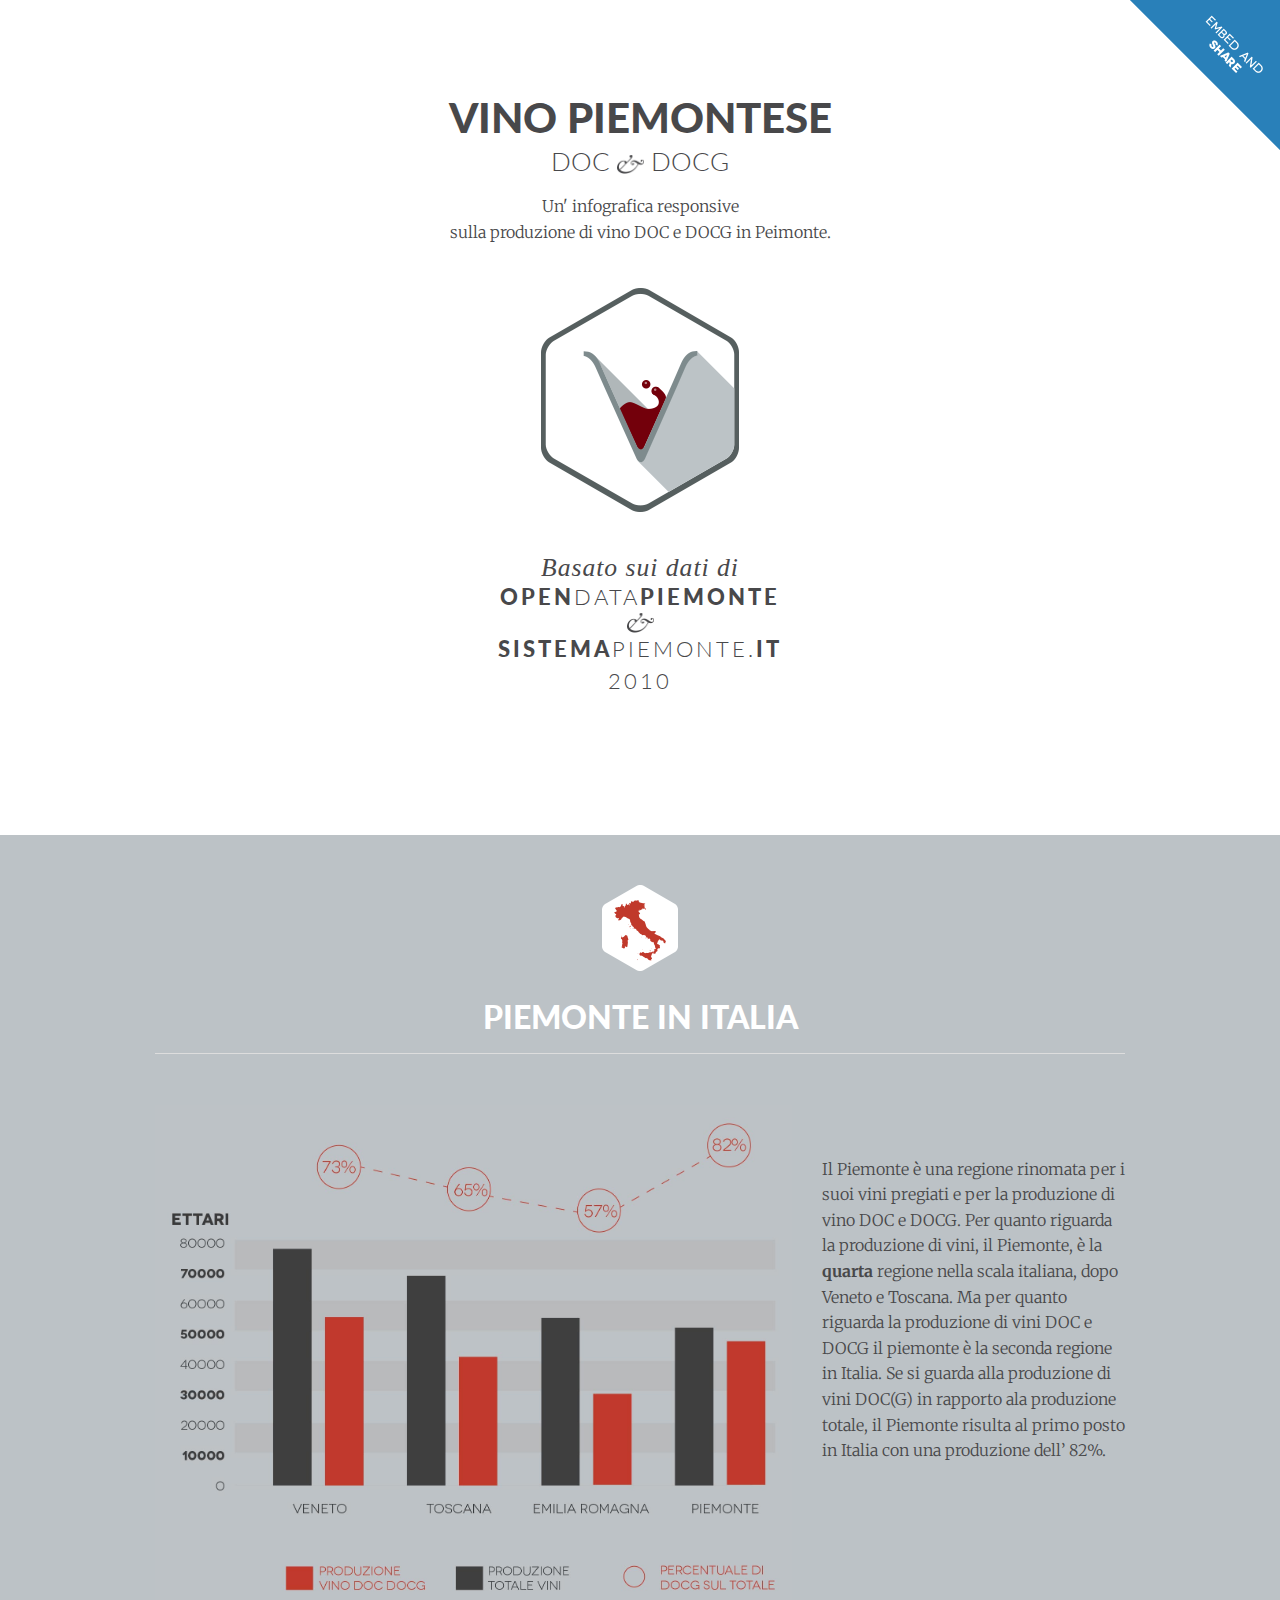
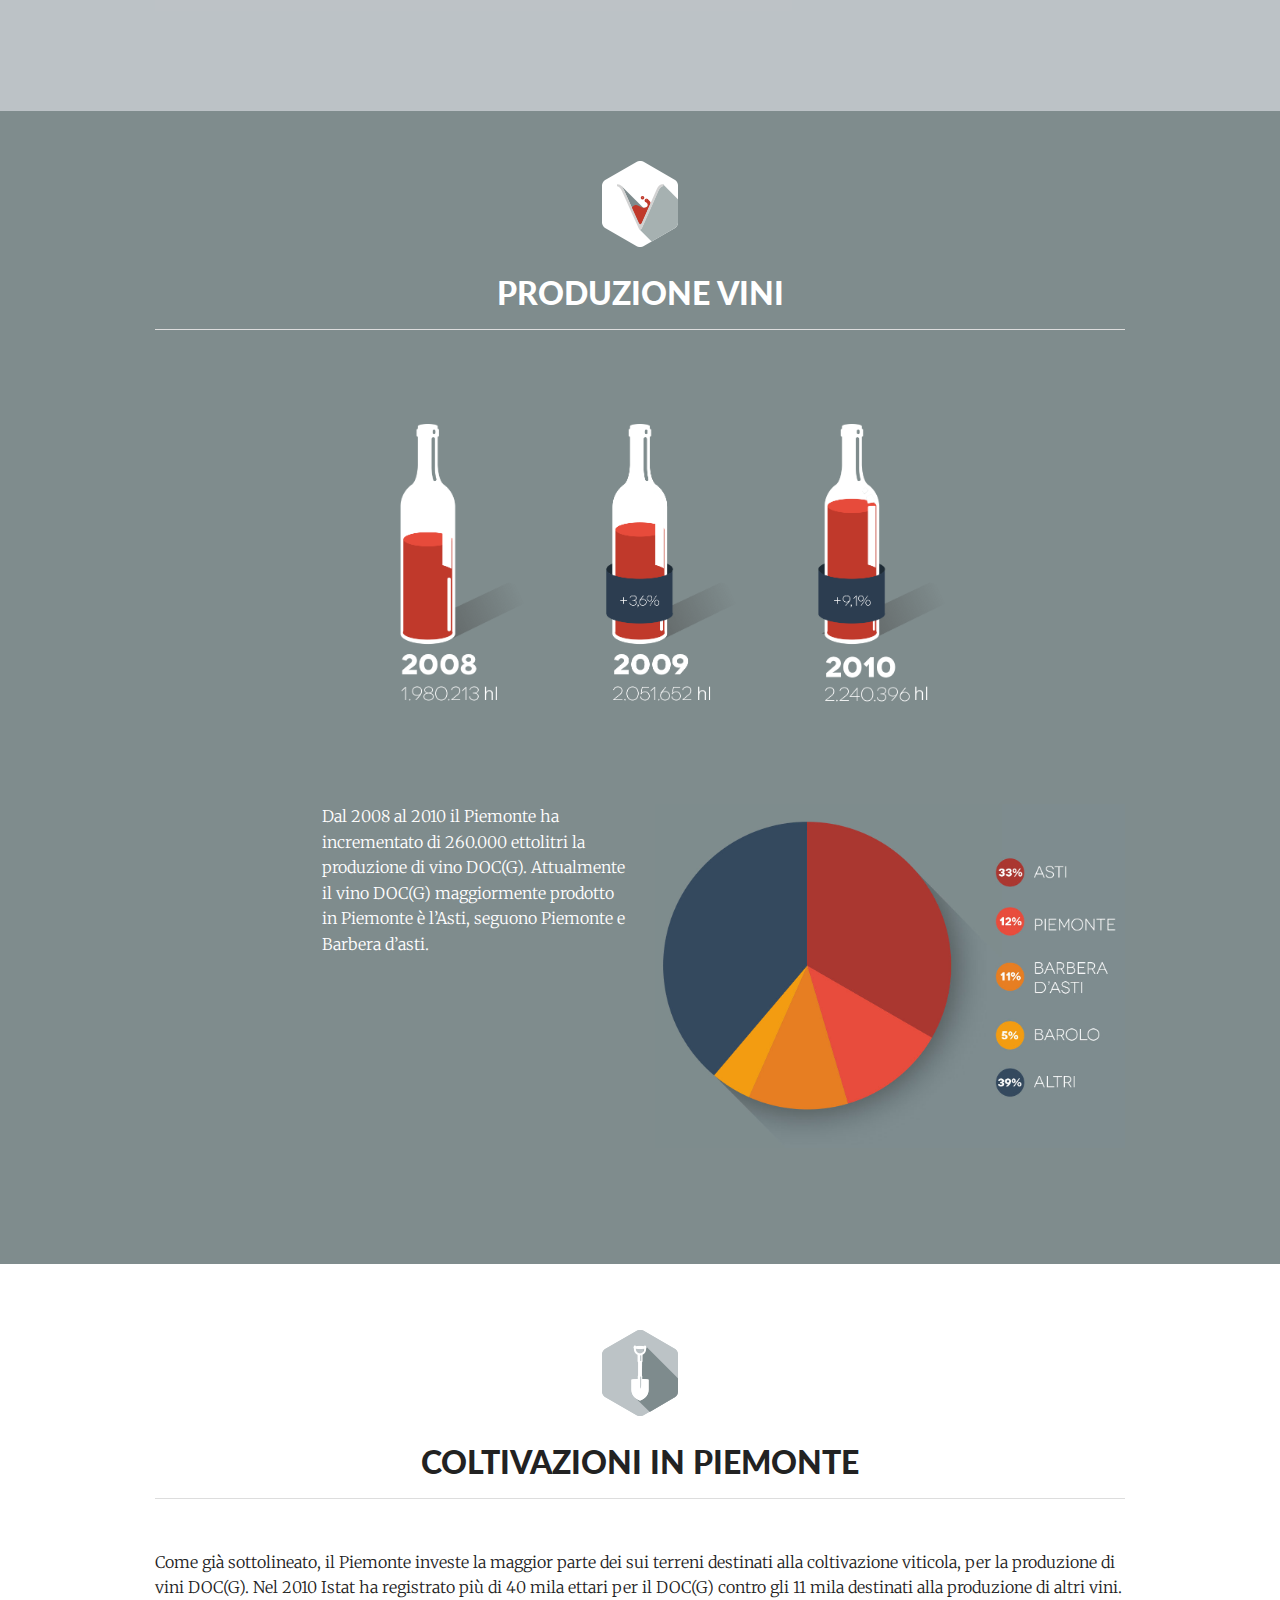
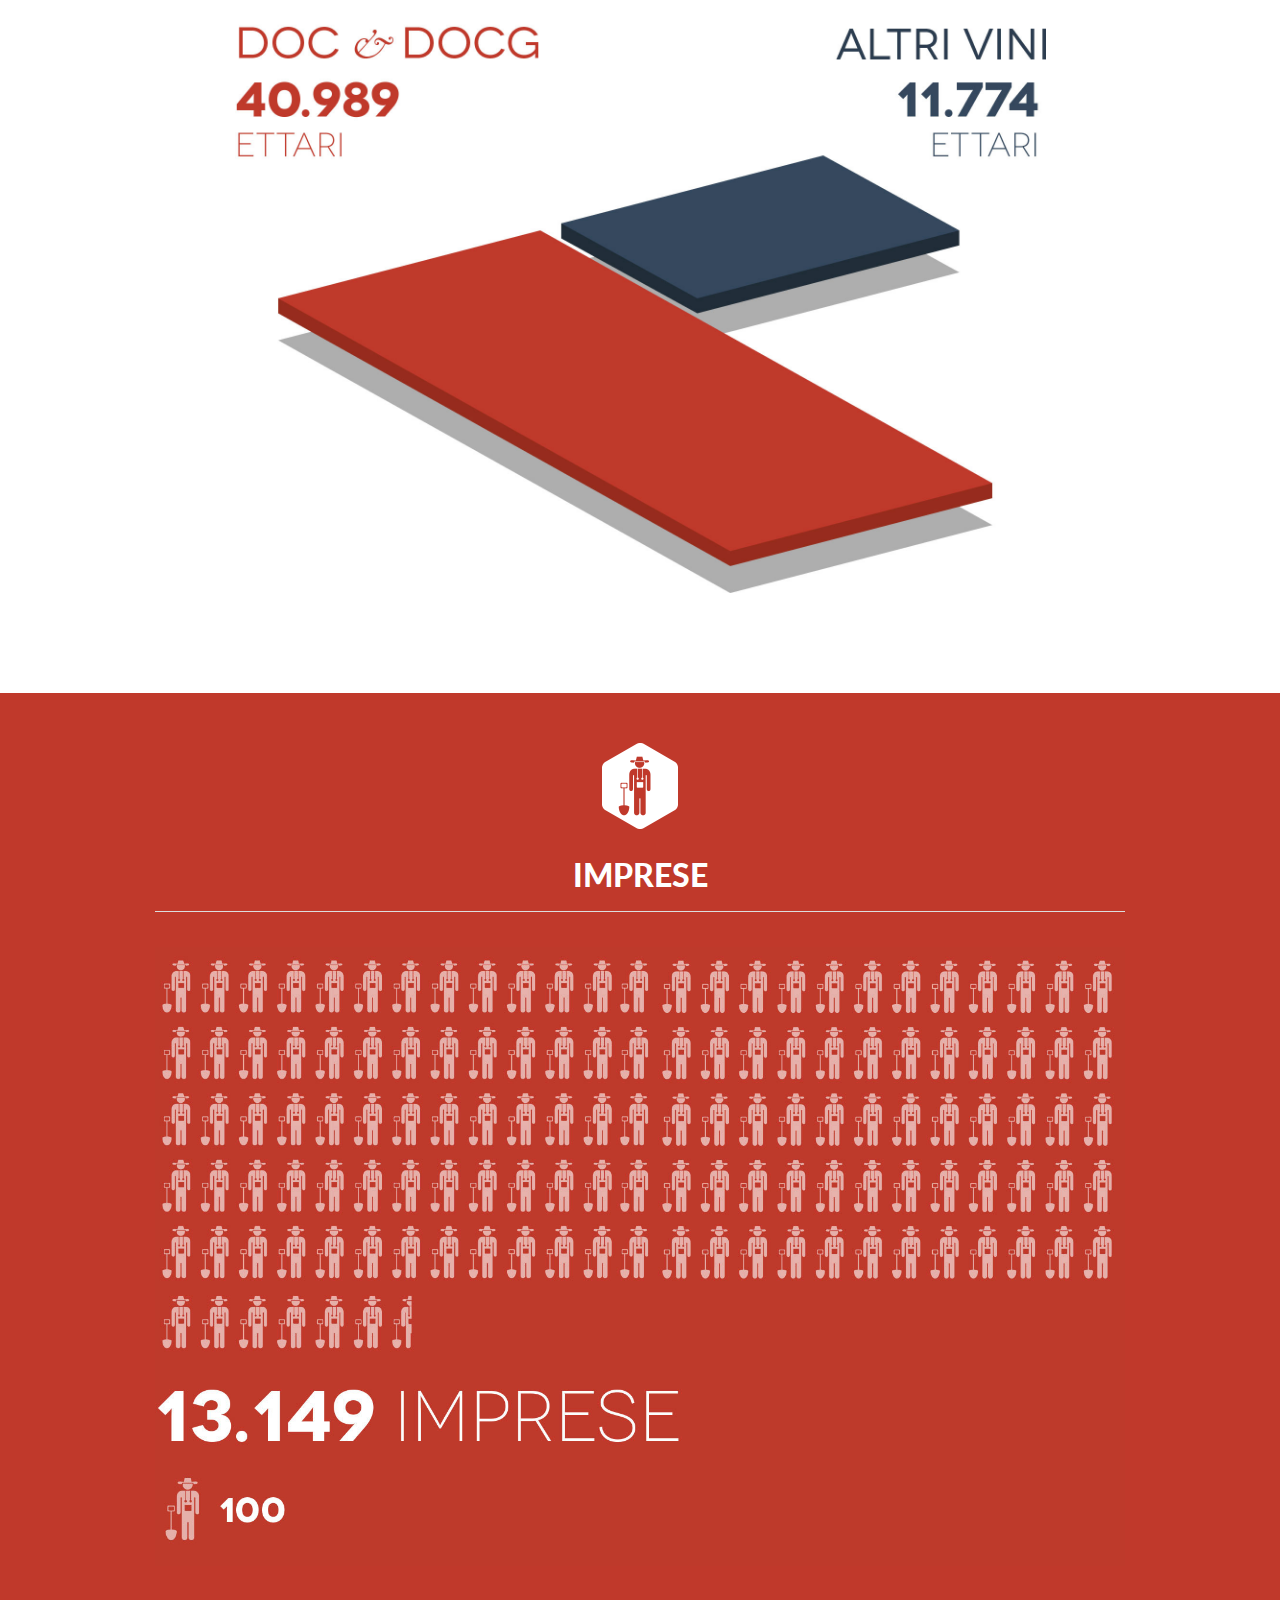
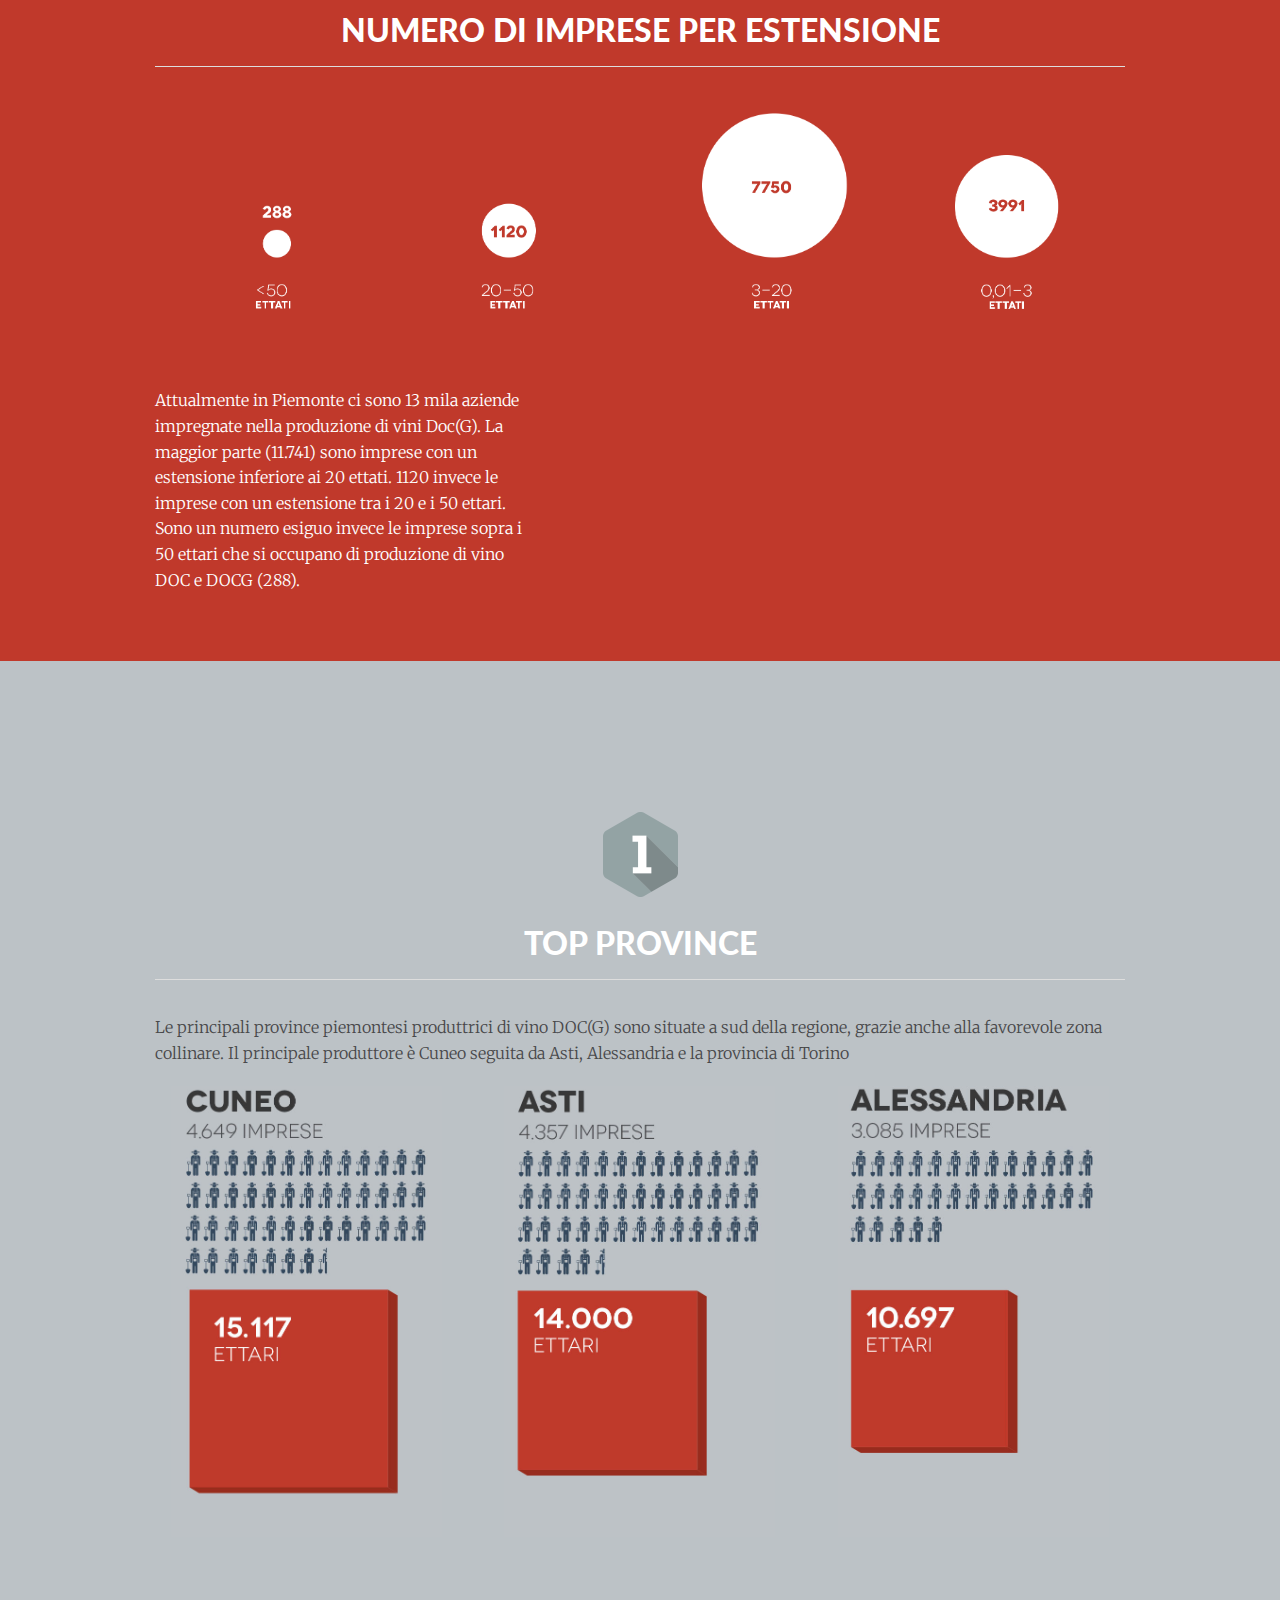
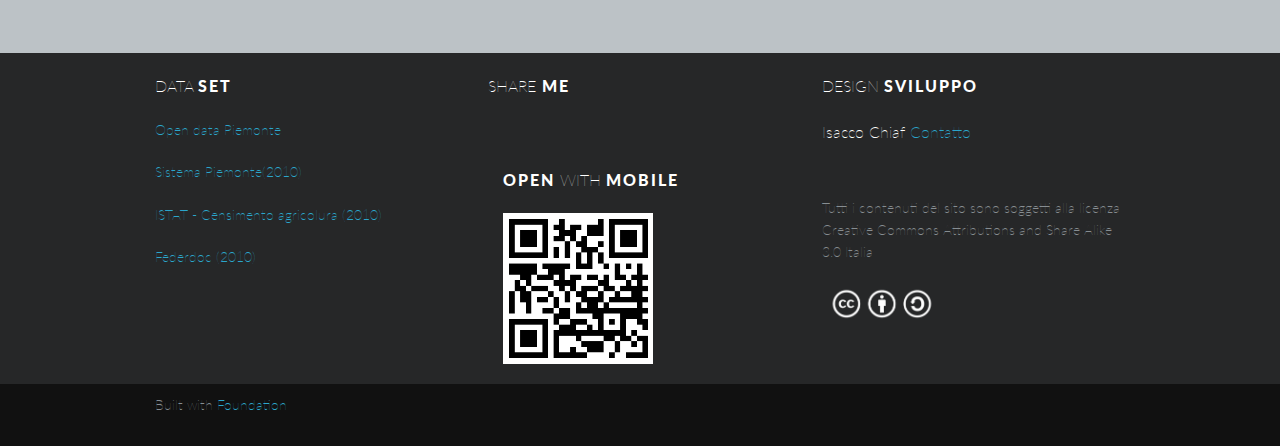
==== commit e516482e: "Update index.html" ====
--- a/index.html
+++ b/index.html
@@ -166,7 +166,7 @@
         
       <div class="titolo">VINO PIEMONTESE</div>
       <div class="sub-titolo">DOC <img src="img/and.png" width="27px" height="19px"> DOCG</div>
-               <p class="testo" style="text-align:center"> Un' infografica responsive <br /> sulla produzione di vino DOC e DOG in Peimonte. </p>
+               <p class="testo" style="text-align:center"> Un' infografica responsive <br /> sulla produzione di vino DOC e DOCG in Peimonte. </p>
     	</div>
   	</div>
 </div>
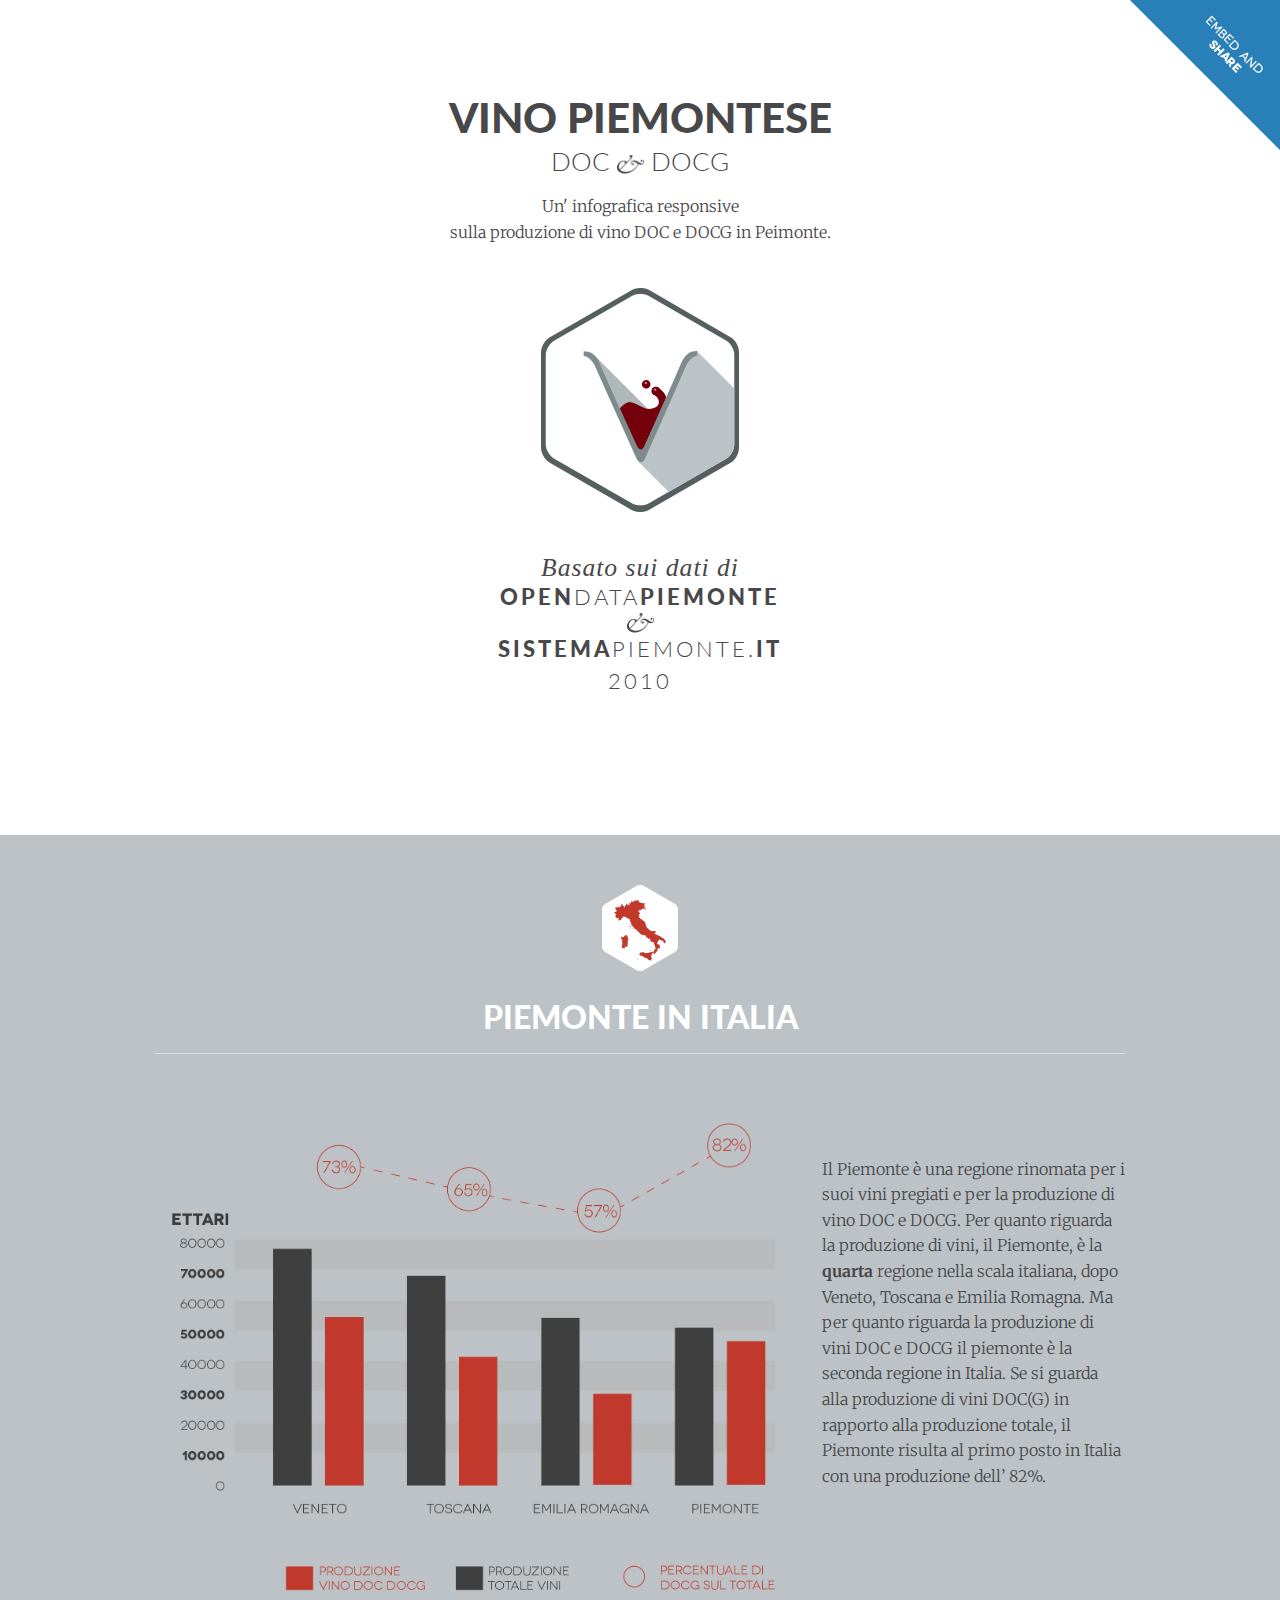
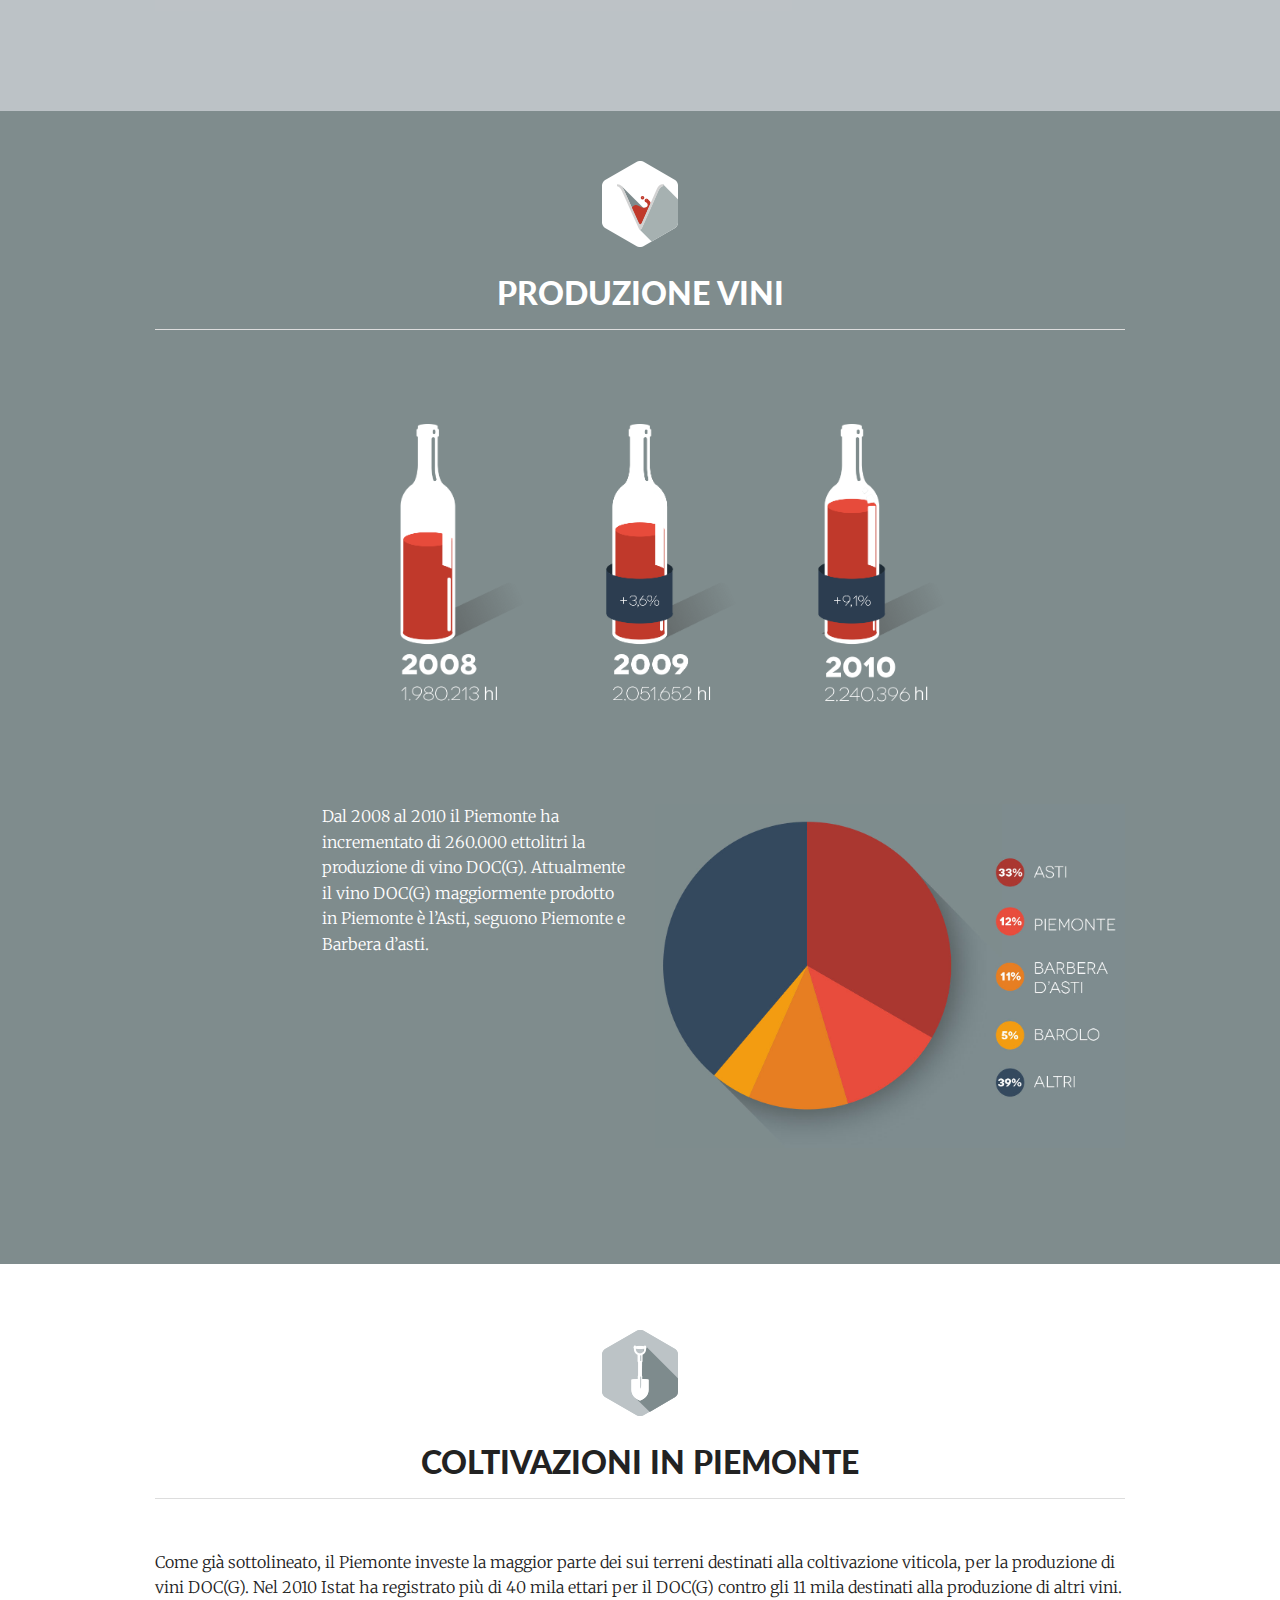
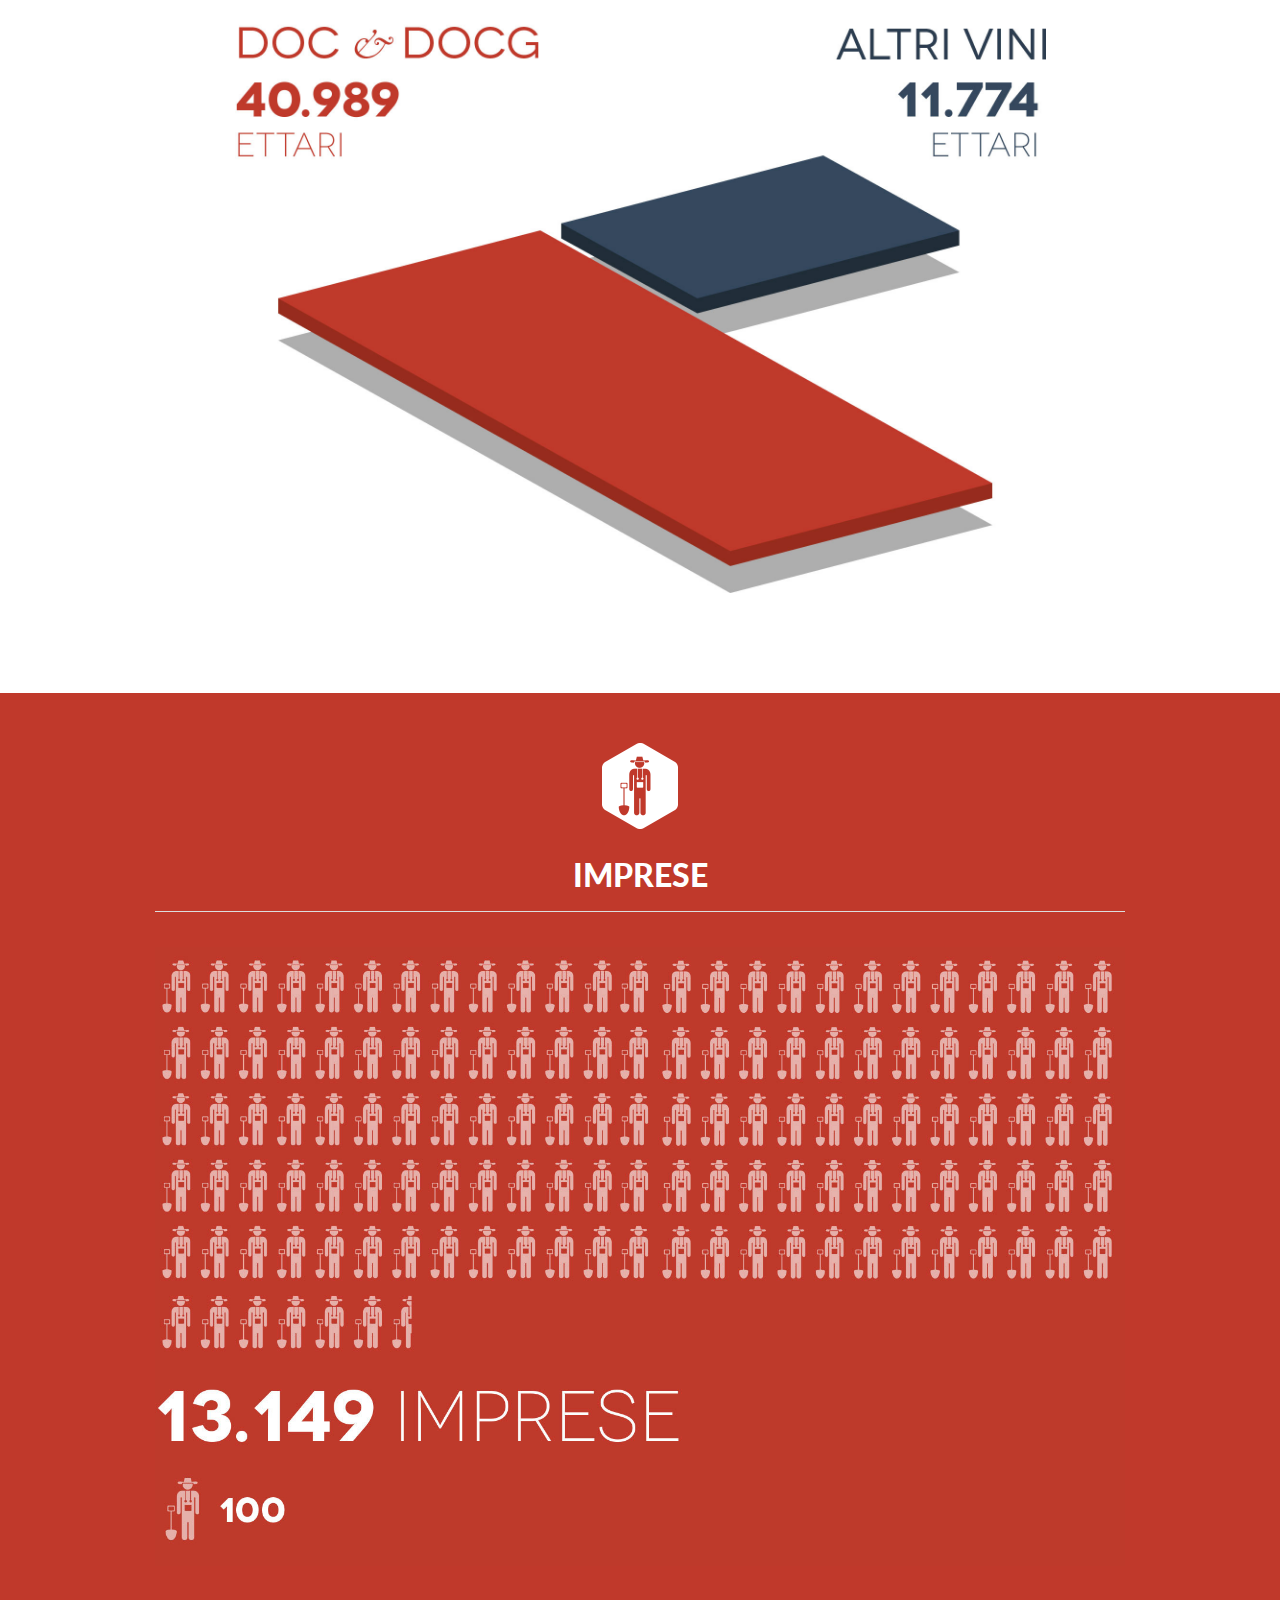
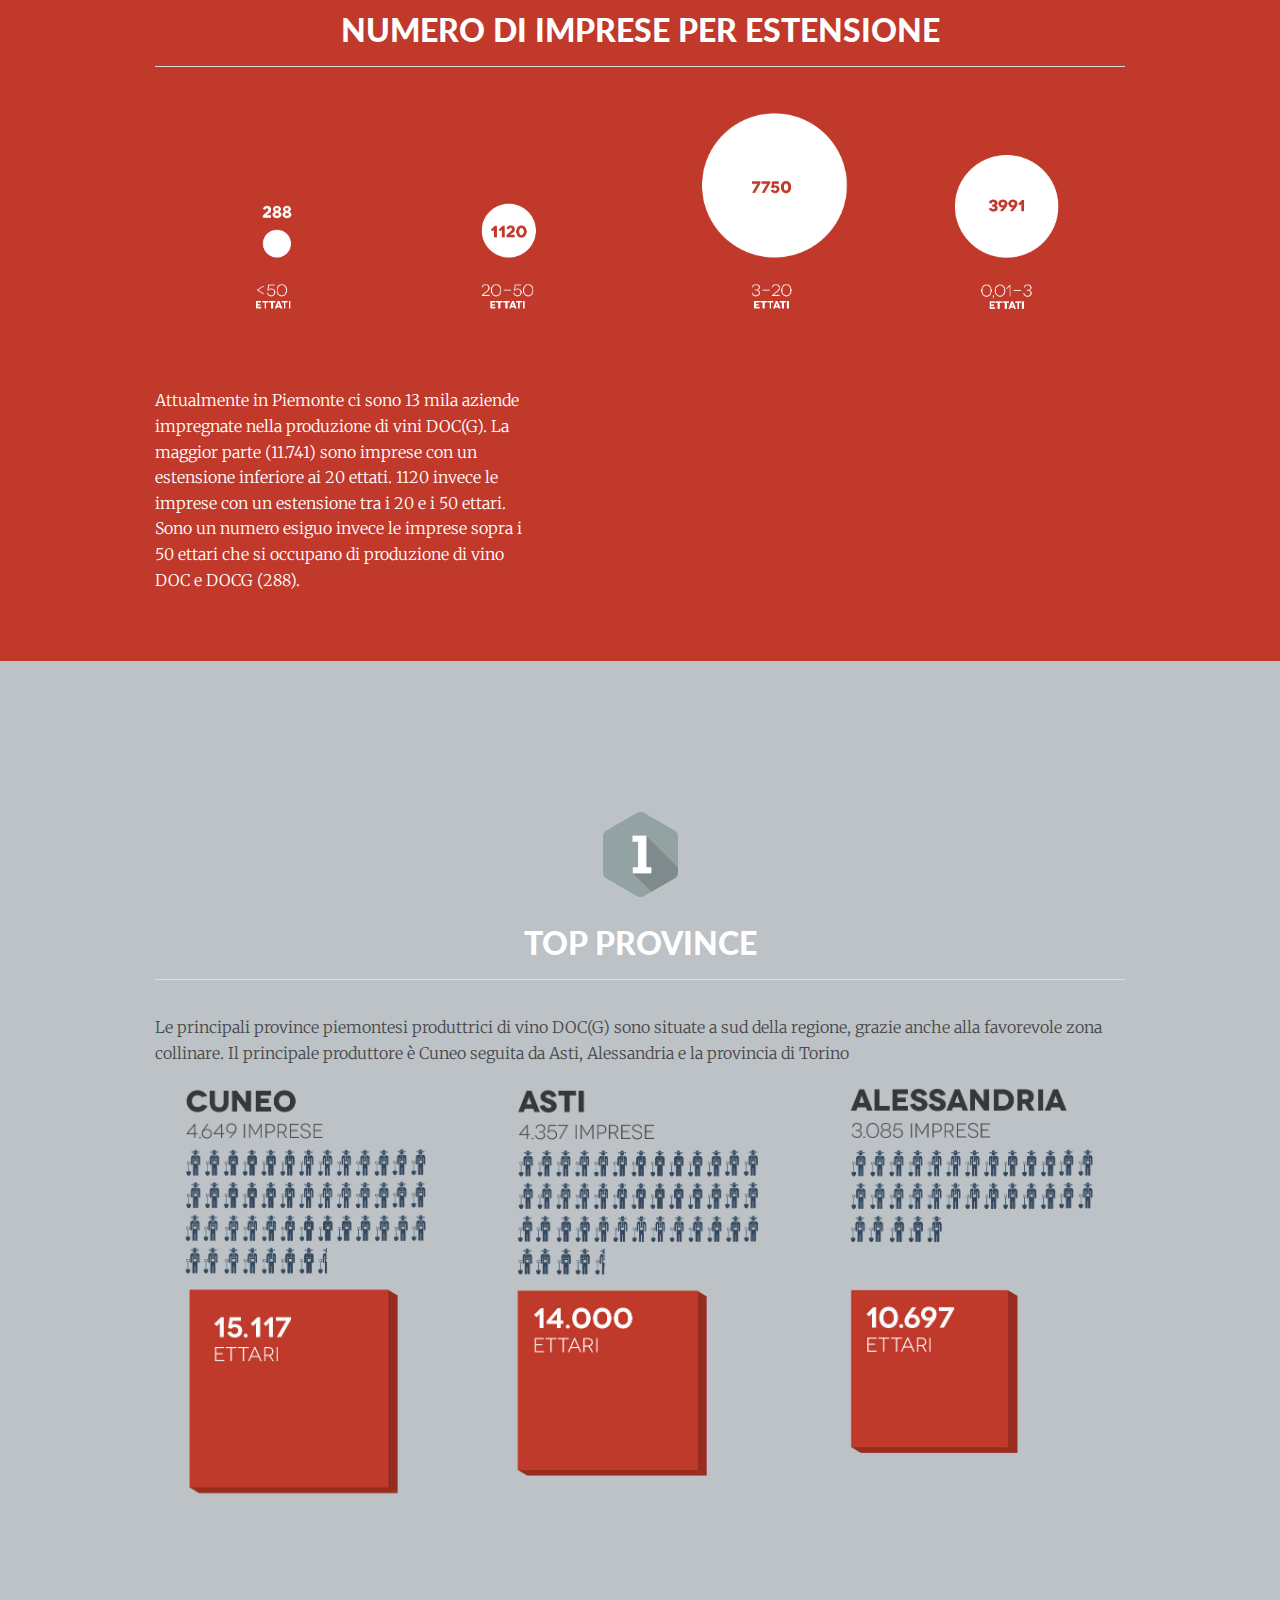
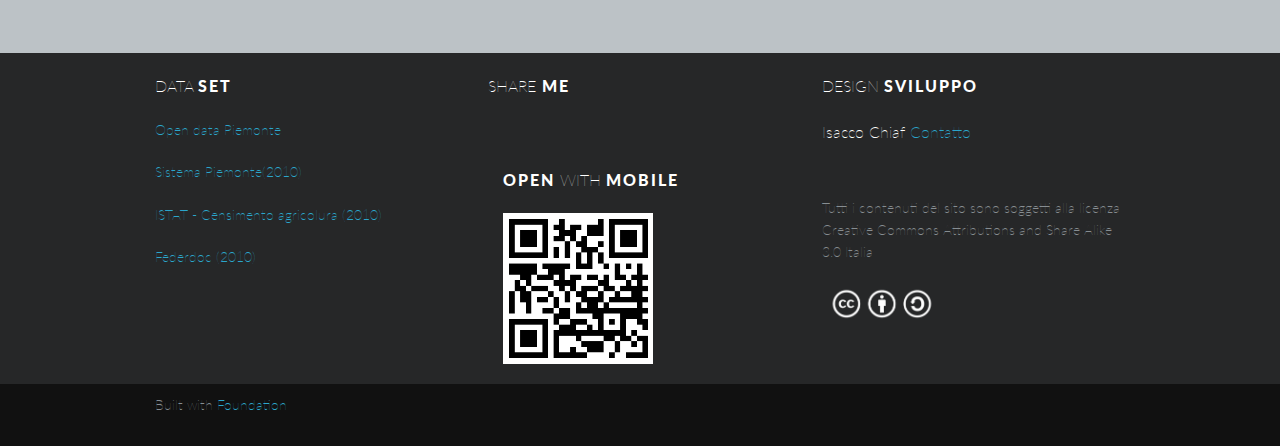
==== commit 90685a6e: "Update index.html" ====
--- a/index.html
+++ b/index.html
@@ -228,7 +228,7 @@
          <div class="large-4 columns">
          
              <p class="testo alabaster"><br /><br />Il Piemonte è una regione rinomata per i suoi vini pregiati e per la produzione di vino DOC e DOCG.
-Per quanto riguarda la produzione di vini, il Piemonte, è la <strong>quarta</strong> regione nella scala italiana, dopo Veneto e Toscana. Ma per quanto riguarda la produzione di vini DOC e DOCG il piemonte è la seconda regione in Italia. Se si guarda alla produzione di vini DOC(G) in rapporto ala produzione totale, il Piemonte risulta al primo posto in Italia con una produzione dell’ 82%.</p>
+Per quanto riguarda la produzione di vini, il Piemonte, è la <strong>quarta</strong> regione nella scala italiana, dopo Veneto, Toscana e Emilia Romagna. Ma per quanto riguarda la produzione di vini DOC e DOCG il piemonte è la seconda regione in Italia. Se si guarda alla produzione di vini DOC(G) in rapporto alla produzione totale, il Piemonte risulta al primo posto in Italia con una produzione dell’ 82%.</p>
             
         </div>
     </div>   
@@ -404,7 +404,7 @@
     </div>
 </div>
             <div class="medium-5 columns" style="margin-top:70px;" > 
-        <p class="testo white">Attualmente in Piemonte ci sono 13 mila aziende impregnate nella produzione di vini Doc(G). La maggior parte (11.741) sono imprese con un estensione inferiore ai 20 ettati. 1120 invece le imprese con un estensione tra i 20 e i 50 ettari. Sono un numero esiguo invece le imprese sopra i 50 ettari che si occupano di produzione di vino DOC e DOCG (288). </p>
+        <p class="testo white">Attualmente in Piemonte ci sono 13 mila aziende impregnate nella produzione di vini DOC(G). La maggior parte (11.741) sono imprese con un estensione inferiore ai 20 ettati. 1120 invece le imprese con un estensione tra i 20 e i 50 ettari. Sono un numero esiguo invece le imprese sopra i 50 ettari che si occupano di produzione di vino DOC e DOCG (288). </p>
          <br /> <br /> <br />
     </div>
            
